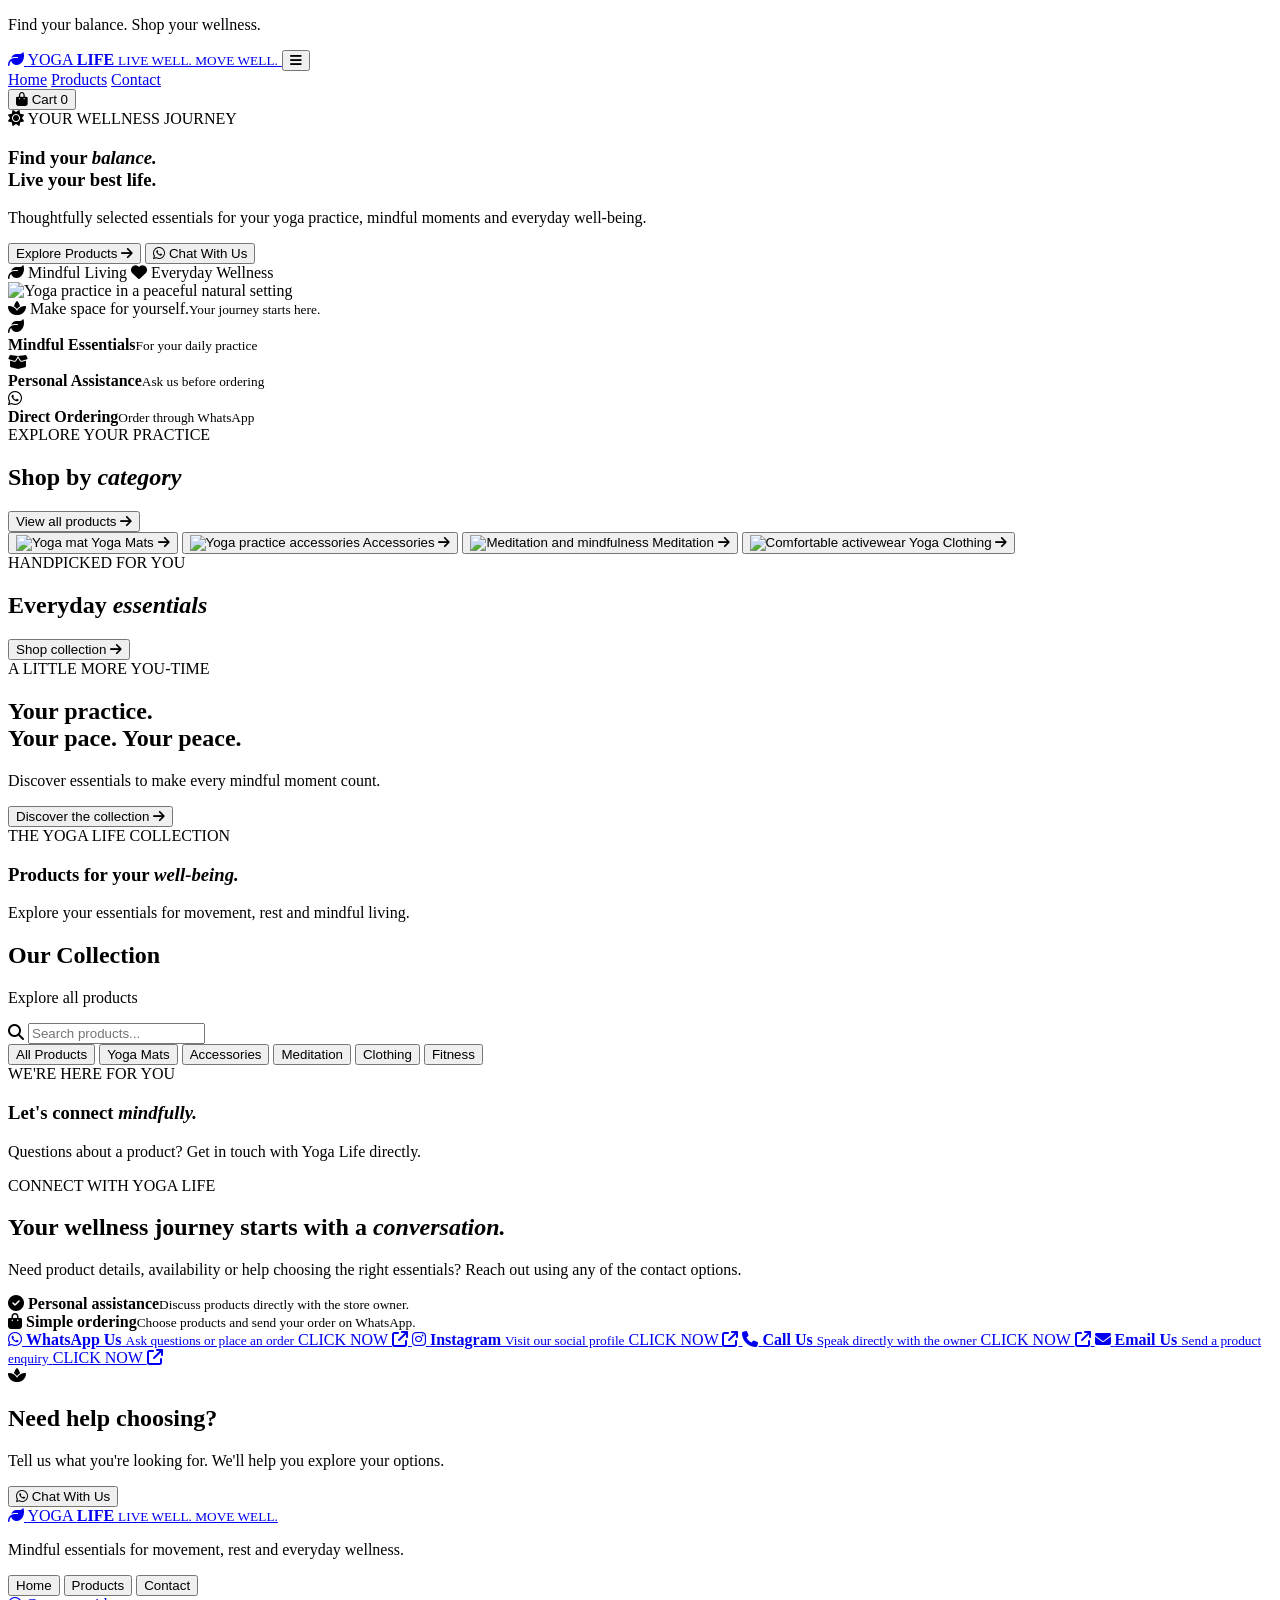
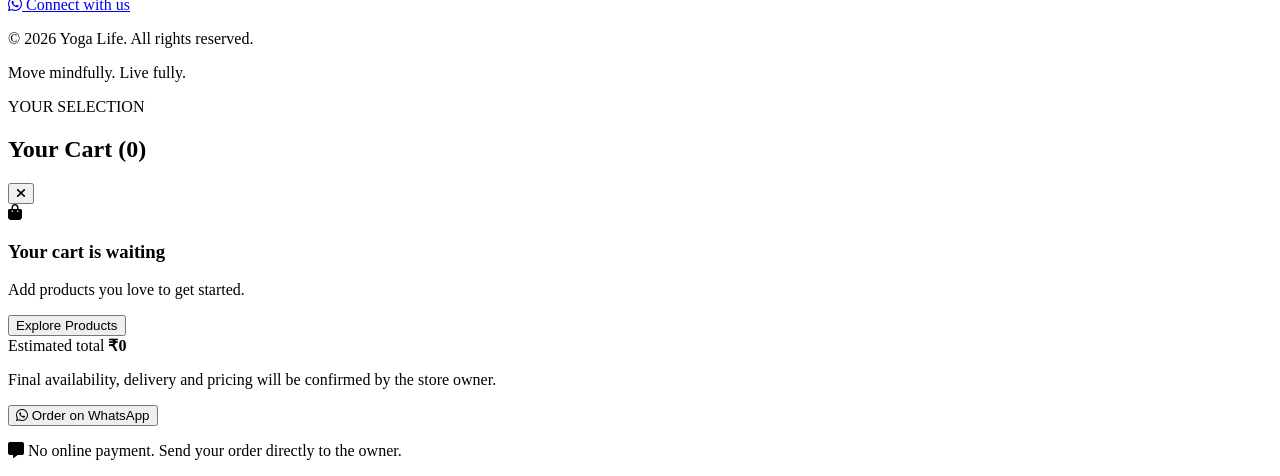
==== index.html @ bc634c6d "Complete Yoga Life HTML with contact page and shopping cart" ====
<!DOCTYPE html>
<html lang="en">
<head>
  <meta charset="UTF-8">
  <meta name="viewport" content="width=device-width, initial-scale=1.0">
  <meta name="theme-color" content="#f7f8f2">
  <meta name="description" content="Explore yoga mats, yoga accessories, meditation essentials and wellness products at Yoga Life. Order directly through WhatsApp.">
  <title>Yoga Life | Move Naturally</title>

  <link rel="icon" href="images/logo.png">
  <link rel="stylesheet" href="style.css">

  <link rel="preconnect" href="https://fonts.googleapis.com">
  <link rel="preconnect" href="https://fonts.gstatic.com" crossorigin>
  <link href="https://fonts.googleapis.com/css2?family=DM+Sans:wght@400;500;600;700&family=Playfair+Display:wght@500;600;700&display=swap" rel="stylesheet">
  <link rel="stylesheet" href="https://cdnjs.cloudflare.com/ajax/libs/font-awesome/6.5.2/css/all.min.css">
</head>

<body>
  <div class="announcement-bar">
    <p>Find your balance. Shop your wellness.</p>
  </div>

  <header class="site-header">
    <a href="#home" class="brand" aria-label="Yoga Life home"
       onclick="showPage('home'); return false;">
      <span class="brand-symbol"><i class="fa-solid fa-leaf"></i></span>
      <span class="brand-name">YOGA <strong>LIFE</strong>
        <small>LIVE WELL. MOVE WELL.</small>
      </span>
    </a>

    <button class="menu-toggle" id="menuToggle"
      aria-label="Open navigation" aria-expanded="false">
      <i class="fa-solid fa-bars"></i>
    </button>

    <nav class="main-nav" id="mainNav" aria-label="Main navigation">
      <a href="#home" class="nav-link active" data-page="home">Home</a>
      <a href="#products" class="nav-link" data-page="products">Products</a>
      <a href="#contact" class="nav-link" data-page="contact">Contact</a>
    </nav>

    <button class="cart-button" id="openCart" aria-label="Open shopping cart">
      <i class="fa-solid fa-bag-shopping"></i>
      <span>Cart</span>
      <span class="cart-count" id="cartCount">0</span>
    </button>
  </header>

  <main>
    <!-- HOME PAGE -->
    <section class="page active" id="homePage" data-section="home">
      <section class="hero">
        <div class="hero-content">
          <span class="eyebrow">
            <i class="fa-solid fa-sun"></i> YOUR WELLNESS JOURNEY
          </span>

          <h1>Find your <em>balance.</em><br>Live your best life.</h1>

          <p>
            Thoughtfully selected essentials for your yoga practice,
            mindful moments and everyday well-being.
          </p>

          <div class="hero-actions">
            <button class="btn btn-primary"
              onclick="showPage('products')">
              Explore Products <i class="fa-solid fa-arrow-right"></i>
            </button>

            <button class="btn btn-outline"
              onclick="openWhatsApp('Hello Yoga Life! I would like to know more about your products.')">
              <i class="fa-brands fa-whatsapp"></i> Chat With Us
            </button>
          </div>

          <div class="hero-trust">
            <span><i class="fa-solid fa-leaf"></i> Mindful Living</span>
            <span><i class="fa-solid fa-heart"></i> Everyday Wellness</span>
          </div>
        </div>

        <div class="hero-visual">
          <img
            src="https://images.unsplash.com/photo-1544367567-0f2fcb009e0b?auto=format&fit=crop&w=1000&q=85"
            alt="Yoga practice in a peaceful natural setting"
            fetchpriority="high">
          <div class="hero-note">
            <i class="fa-solid fa-spa"></i>
            <span>Make space for yourself.<small>Your journey starts here.</small></span>
          </div>
        </div>
      </section>

      <section class="benefits section-wrap">
        <div class="benefit">
          <i class="fa-solid fa-leaf"></i>
          <div><strong>Mindful Essentials</strong><small>For your daily practice</small></div>
        </div>
        <div class="benefit">
          <i class="fa-solid fa-box-open"></i>
          <div><strong>Personal Assistance</strong><small>Ask us before ordering</small></div>
        </div>
        <div class="benefit">
          <i class="fa-brands fa-whatsapp"></i>
          <div><strong>Direct Ordering</strong><small>Order through WhatsApp</small></div>
        </div>
      </section>

      <section class="section-wrap category-section">
        <div class="section-heading">
          <div>
            <span class="eyebrow">EXPLORE YOUR PRACTICE</span>
            <h2>Shop by <em>category</em></h2>
          </div>
          <button class="text-link" onclick="showPage('products')">
            View all products <i class="fa-solid fa-arrow-right"></i>
          </button>
        </div>

        <div class="category-grid">
          <button class="category-card" onclick="filterProducts('Yoga Mats')">
            <img src="https://images.unsplash.com/photo-1592432678016-e910b452f9a2?auto=format&fit=crop&w=500&q=80"
              alt="Yoga mat" loading="lazy">
            <span>Yoga Mats <i class="fa-solid fa-arrow-right"></i></span>
          </button>

          <button class="category-card" onclick="filterProducts('Accessories')">
            <img src="https://images.unsplash.com/photo-1599447421416-3414500d18a5?auto=format&fit=crop&w=500&q=80"
              alt="Yoga practice accessories" loading="lazy">
            <span>Accessories <i class="fa-solid fa-arrow-right"></i></span>
          </button>

          <button class="category-card" onclick="filterProducts('Meditation')">
            <img src="https://images.unsplash.com/photo-1506126613408-eca07ce68773?auto=format&fit=crop&w=500&q=80"
              alt="Meditation and mindfulness" loading="lazy">
            <span>Meditation <i class="fa-solid fa-arrow-right"></i></span>
          </button>

          <button class="category-card" onclick="filterProducts('Clothing')">
            <img src="https://images.unsplash.com/photo-1506629905607-d9b1f7d4d5e9?auto=format&fit=crop&w=500&q=80"
              alt="Comfortable activewear" loading="lazy">
            <span>Yoga Clothing <i class="fa-solid fa-arrow-right"></i></span>
          </button>
        </div>
      </section>

      <section class="section-wrap featured-section">
        <div class="section-heading">
          <div>
            <span class="eyebrow">HANDPICKED FOR YOU</span>
            <h2>Everyday <em>essentials</em></h2>
          </div>
          <button class="text-link" onclick="showPage('products')">
            Shop collection <i class="fa-solid fa-arrow-right"></i>
          </button>
        </div>
        <div class="product-grid" id="featuredProducts"></div>
      </section>

      <section class="wellness-banner">
        <div>
          <span class="eyebrow">A LITTLE MORE YOU-TIME</span>
          <h2>Your practice.<br>Your pace. Your peace.</h2>
          <p>Discover essentials to make every mindful moment count.</p>
          <button class="btn btn-light" onclick="showPage('products')">
            Discover the collection <i class="fa-solid fa-arrow-right"></i>
          </button>
        </div>
      </section>
    </section>

    <!-- PRODUCTS PAGE -->
    <section class="page" id="productsPage" data-section="products">
      <section class="page-banner">
        <span class="eyebrow">THE YOGA LIFE COLLECTION</span>
        <h1>Products for your <em>well-being.</em></h1>
        <p>Explore your essentials for movement, rest and mindful living.</p>
      </section>

      <section class="section-wrap shop-section">
        <div class="shop-toolbar">
          <div>
            <h2>Our Collection</h2>
            <p id="productResultCount">Explore all products</p>
          </div>
          <label class="search-box">
            <i class="fa-solid fa-magnifying-glass"></i>
            <input type="search" id="productSearch"
              placeholder="Search products..." aria-label="Search products">
          </label>
        </div>

        <div class="filter-row" id="filterRow">
          <button class="filter-btn active" data-category="All">All Products</button>
          <button class="filter-btn" data-category="Yoga Mats">Yoga Mats</button>
          <button class="filter-btn" data-category="Accessories">Accessories</button>
          <button class="filter-btn" data-category="Meditation">Meditation</button>
          <button class="filter-btn" data-category="Clothing">Clothing</button>
          <button class="filter-btn" data-category="Fitness">Fitness</button>
        </div>

        <div class="product-grid" id="allProducts"></div>

        <div class="empty-products" id="emptyProducts" hidden>
          <i class="fa-solid fa-magnifying-glass"></i>
          <h3>No products found</h3>
          <p>Try another search or category.</p>
          <button class="btn btn-primary" onclick="resetProductFilters()">
            View all products
          </button>
        </div>
      </section>
    </section>
            </main>
  
<!-- CONTACT PAGE -->
<section class="page" id="contactPage" data-section="contact">
  <section class="page-banner">
    <span class="eyebrow">WE'RE HERE FOR YOU</span>
    <h1>Let's connect <em>mindfully.</em></h1>
    <p>Questions about a product? Get in touch with Yoga Life directly.</p>
  </section>

  <section class="section-wrap contact-layout">
    <div class="contact-copy">
      <span class="eyebrow">CONNECT WITH YOGA LIFE</span>
      <h2>Your wellness journey starts with a <em>conversation.</em></h2>
      <p>Need product details, availability or help choosing the right essentials? Reach out using any of the contact options.</p>

      <div class="contact-note">
        <i class="fa-solid fa-circle-check"></i>
        <span><strong>Personal assistance</strong><small>Discuss products directly with the store owner.</small></span>
      </div>

      <div class="contact-note">
        <i class="fa-solid fa-bag-shopping"></i>
        <span><strong>Simple ordering</strong><small>Choose products and send your order on WhatsApp.</small></span>
      </div>
    </div>

    <div class="contact-cards">
      <a class="contact-card whatsapp-card"
        href="https://wa.me/919987475783"
        target="_blank" rel="noopener noreferrer">
        <span class="contact-icon"><i class="fa-brands fa-whatsapp"></i></span>
        <span class="contact-card-copy">
          <strong>WhatsApp Us</strong>
          <small>Ask questions or place an order</small>
        </span>
        <span class="click-label">CLICK NOW <i class="fa-solid fa-arrow-up-right-from-square"></i></span>
      </a>

      <!-- Replace with the owner's actual Instagram URL -->
      <a class="contact-card instagram-card"
        href="https://www.instagram.com/"
        target="_blank" rel="noopener noreferrer">
        <span class="contact-icon"><i class="fa-brands fa-instagram"></i></span>
        <span class="contact-card-copy">
          <strong>Instagram</strong>
          <small>Visit our social profile</small>
        </span>
        <span class="click-label">CLICK NOW <i class="fa-solid fa-arrow-up-right-from-square"></i></span>
      </a>

      <a class="contact-card call-card" href="tel:+919987475783">
        <span class="contact-icon"><i class="fa-solid fa-phone"></i></span>
        <span class="contact-card-copy">
          <strong>Call Us</strong>
          <small>Speak directly with the owner</small>
        </span>
        <span class="click-label">CLICK NOW <i class="fa-solid fa-arrow-up-right-from-square"></i></span>
      </a>

      <!-- Replace with the owner's actual email -->
      <a class="contact-card email-card"
        href="mailto:?subject=Yoga%20Life%20Product%20Enquiry">
        <span class="contact-icon"><i class="fa-solid fa-envelope"></i></span>
        <span class="contact-card-copy">
          <strong>Email Us</strong>
          <small>Send a product enquiry</small>
        </span>
        <span class="click-label">CLICK NOW <i class="fa-solid fa-arrow-up-right-from-square"></i></span>
      </a>
    </div>
  </section>

  <section class="section-wrap contact-bottom">
    <div class="contact-bottom-inner">
      <i class="fa-solid fa-spa"></i>
      <h2>Need help choosing?</h2>
      <p>Tell us what you're looking for. We'll help you explore your options.</p>
      <button class="btn btn-primary"
        onclick="openWhatsApp('Hello Yoga Life! I need help choosing yoga products.')">
        <i class="fa-brands fa-whatsapp"></i> Chat With Us
      </button>
    </div>
  </section>
</section>

<!-- FOOTER -->
<footer class="site-footer">
  <div class="footer-main">
    <a href="#home" class="brand footer-brand"
      onclick="showPage('home'); return false;">
      <span class="brand-symbol"><i class="fa-solid fa-leaf"></i></span>
      <span class="brand-name">YOGA <strong>LIFE</strong>
        <small>LIVE WELL. MOVE WELL.</small>
      </span>
    </a>

    <p>Mindful essentials for movement, rest and everyday wellness.</p>

    <div class="footer-links">
      <button onclick="showPage('home')">Home</button>
      <button onclick="showPage('products')">Products</button>
      <button onclick="showPage('contact')">Contact</button>
    </div>

    <a class="footer-social"
      href="https://wa.me/919987475783"
      target="_blank" rel="noopener noreferrer"
      aria-label="Contact Yoga Life on WhatsApp">
      <i class="fa-brands fa-whatsapp"></i> Connect with us
    </a>
  </div>

  <div class="footer-bottom">
    <p>© <span id="currentYear">2026</span> Yoga Life. All rights reserved.</p>
    <p>Move mindfully. Live fully.</p>
  </div>
</footer>

<!-- CART DRAWER -->
<div class="cart-overlay" id="cartOverlay"></div>

<aside class="cart-drawer" id="cartDrawer"
  aria-label="Shopping cart" aria-hidden="true">
  <div class="cart-header">
    <div>
      <span class="eyebrow">YOUR SELECTION</span>
      <h2>Your Cart <span id="cartTitleCount">(0)</span></h2>
    </div>
    <button class="icon-button" id="closeCart" aria-label="Close cart">
      <i class="fa-solid fa-xmark"></i>
    </button>
  </div>

  <div class="cart-items" id="cartItems">
    <div class="cart-empty">
      <i class="fa-solid fa-bag-shopping"></i>
      <h3>Your cart is waiting</h3>
      <p>Add products you love to get started.</p>
      <button class="btn btn-primary" id="continueShopping">Explore Products</button>
    </div>
  </div>

  <div class="cart-summary">
    <div class="cart-total">
      <span>Estimated total</span>
      <strong id="cartTotal">₹0</strong>
    </div>
    <p class="cart-disclaimer">Final availability, delivery and pricing will be confirmed by the store owner.</p>
    <button class="btn btn-whatsapp btn-full" id="checkoutWhatsApp">
      <i class="fa-brands fa-whatsapp"></i> Order on WhatsApp
    </button>
    <p class="secure-note"><i class="fa-solid fa-message"></i> No online payment. Send your order directly to the owner.</p>
  </div>
</aside>

<div class="toast" id="toast" role="status" aria-live="polite"></div>

<script src="script.js"></script>
</body>
        </html>
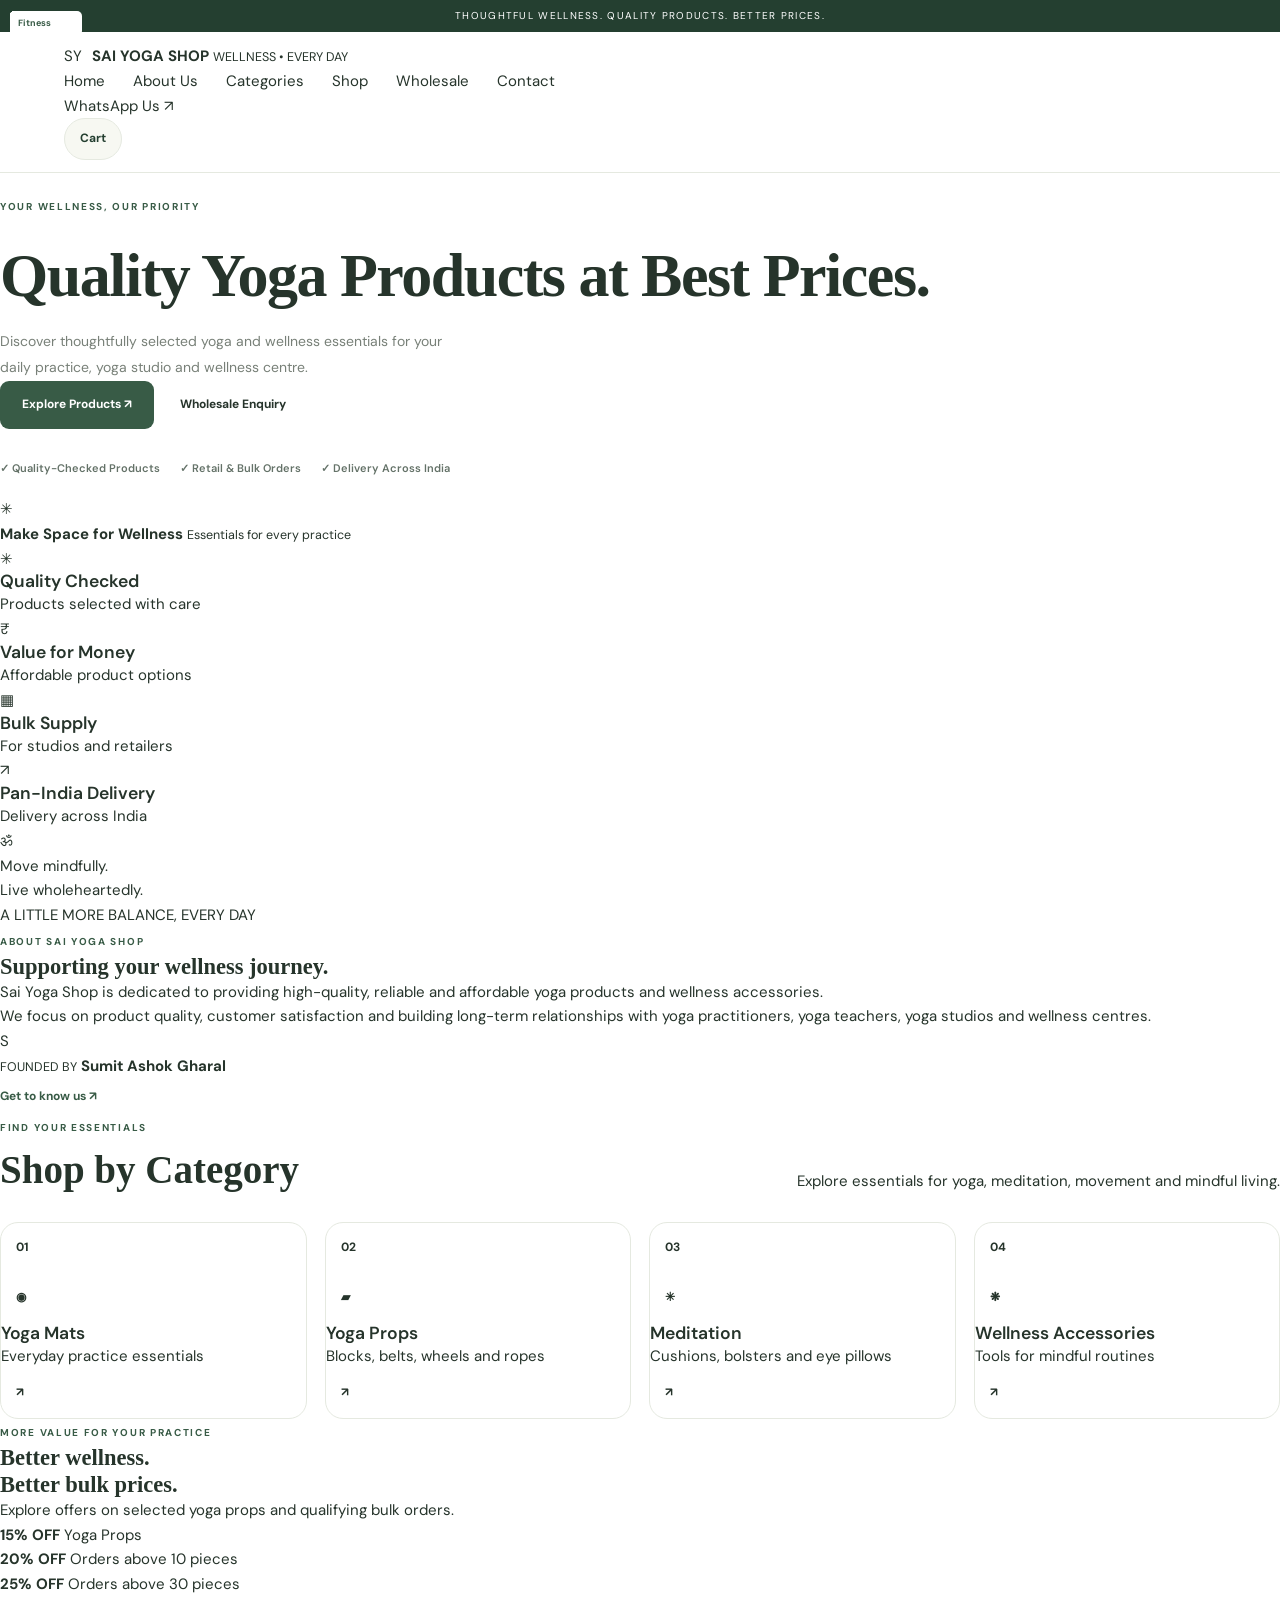
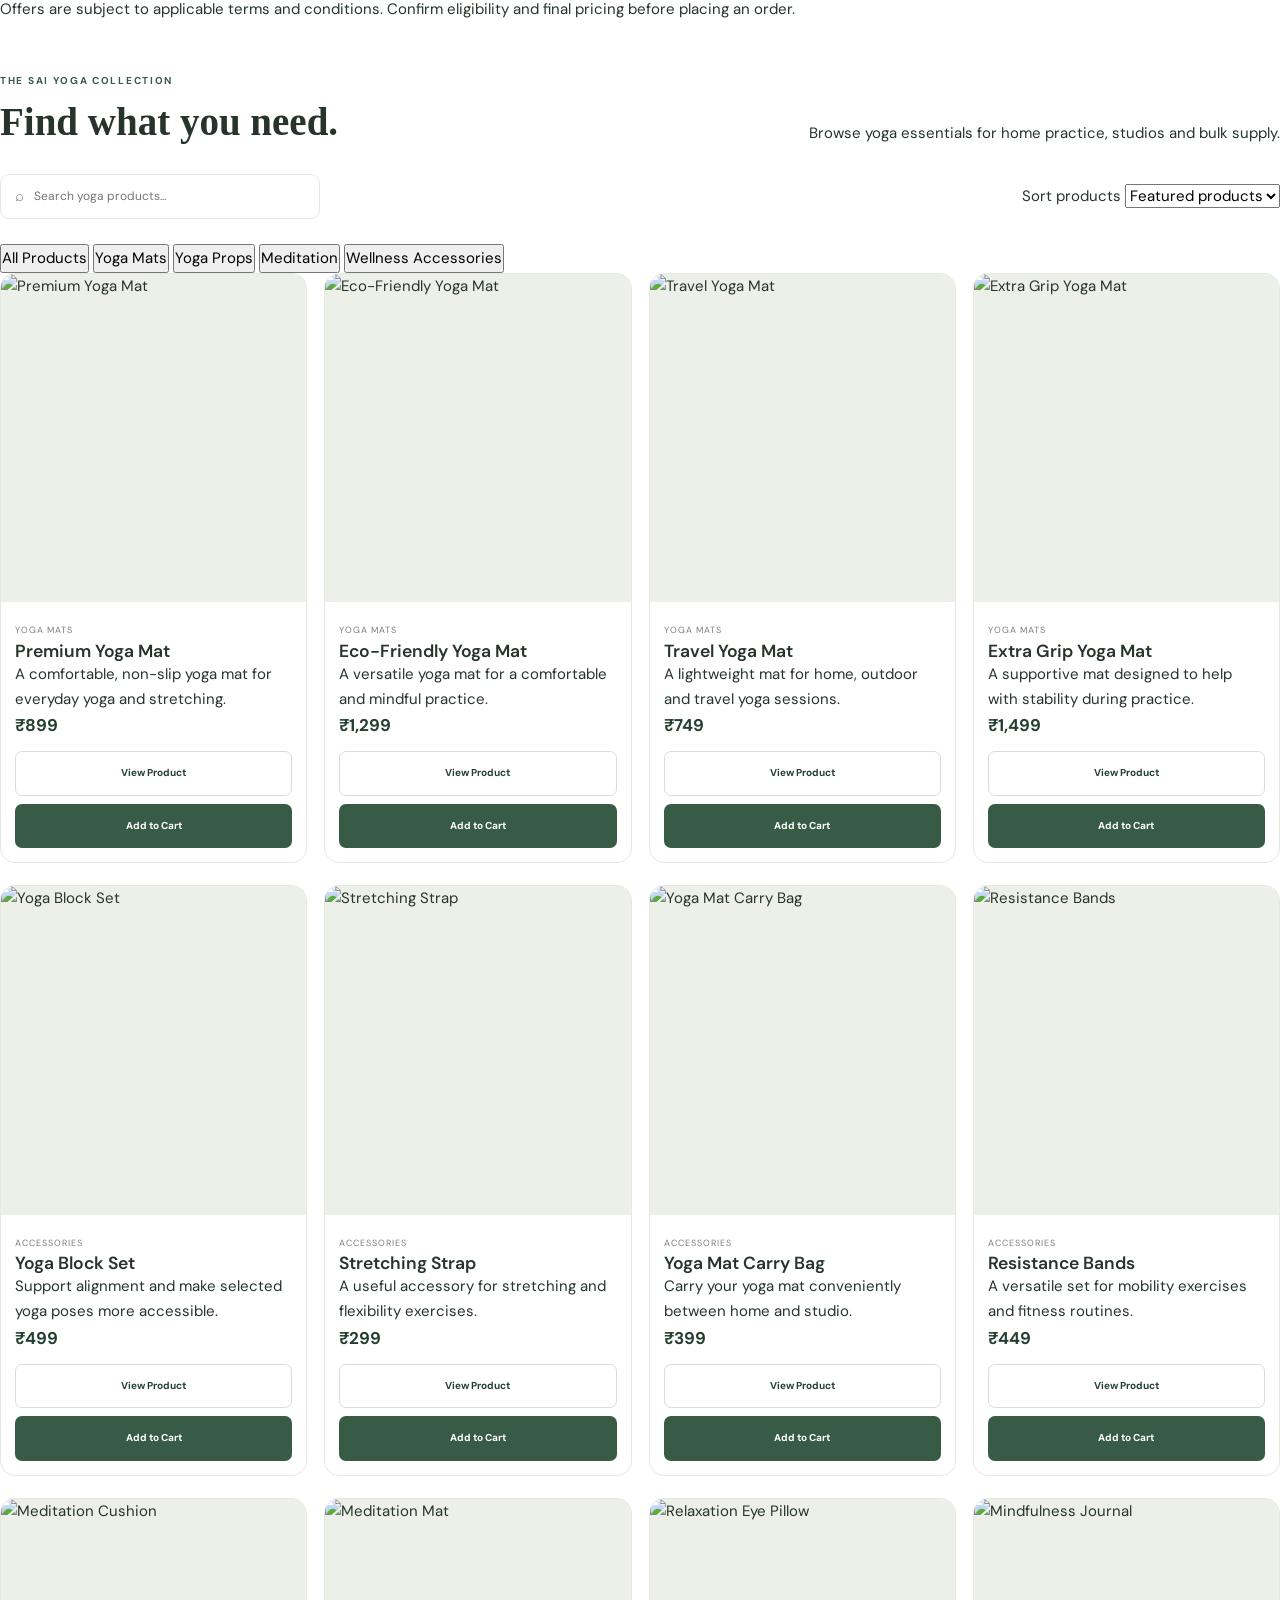
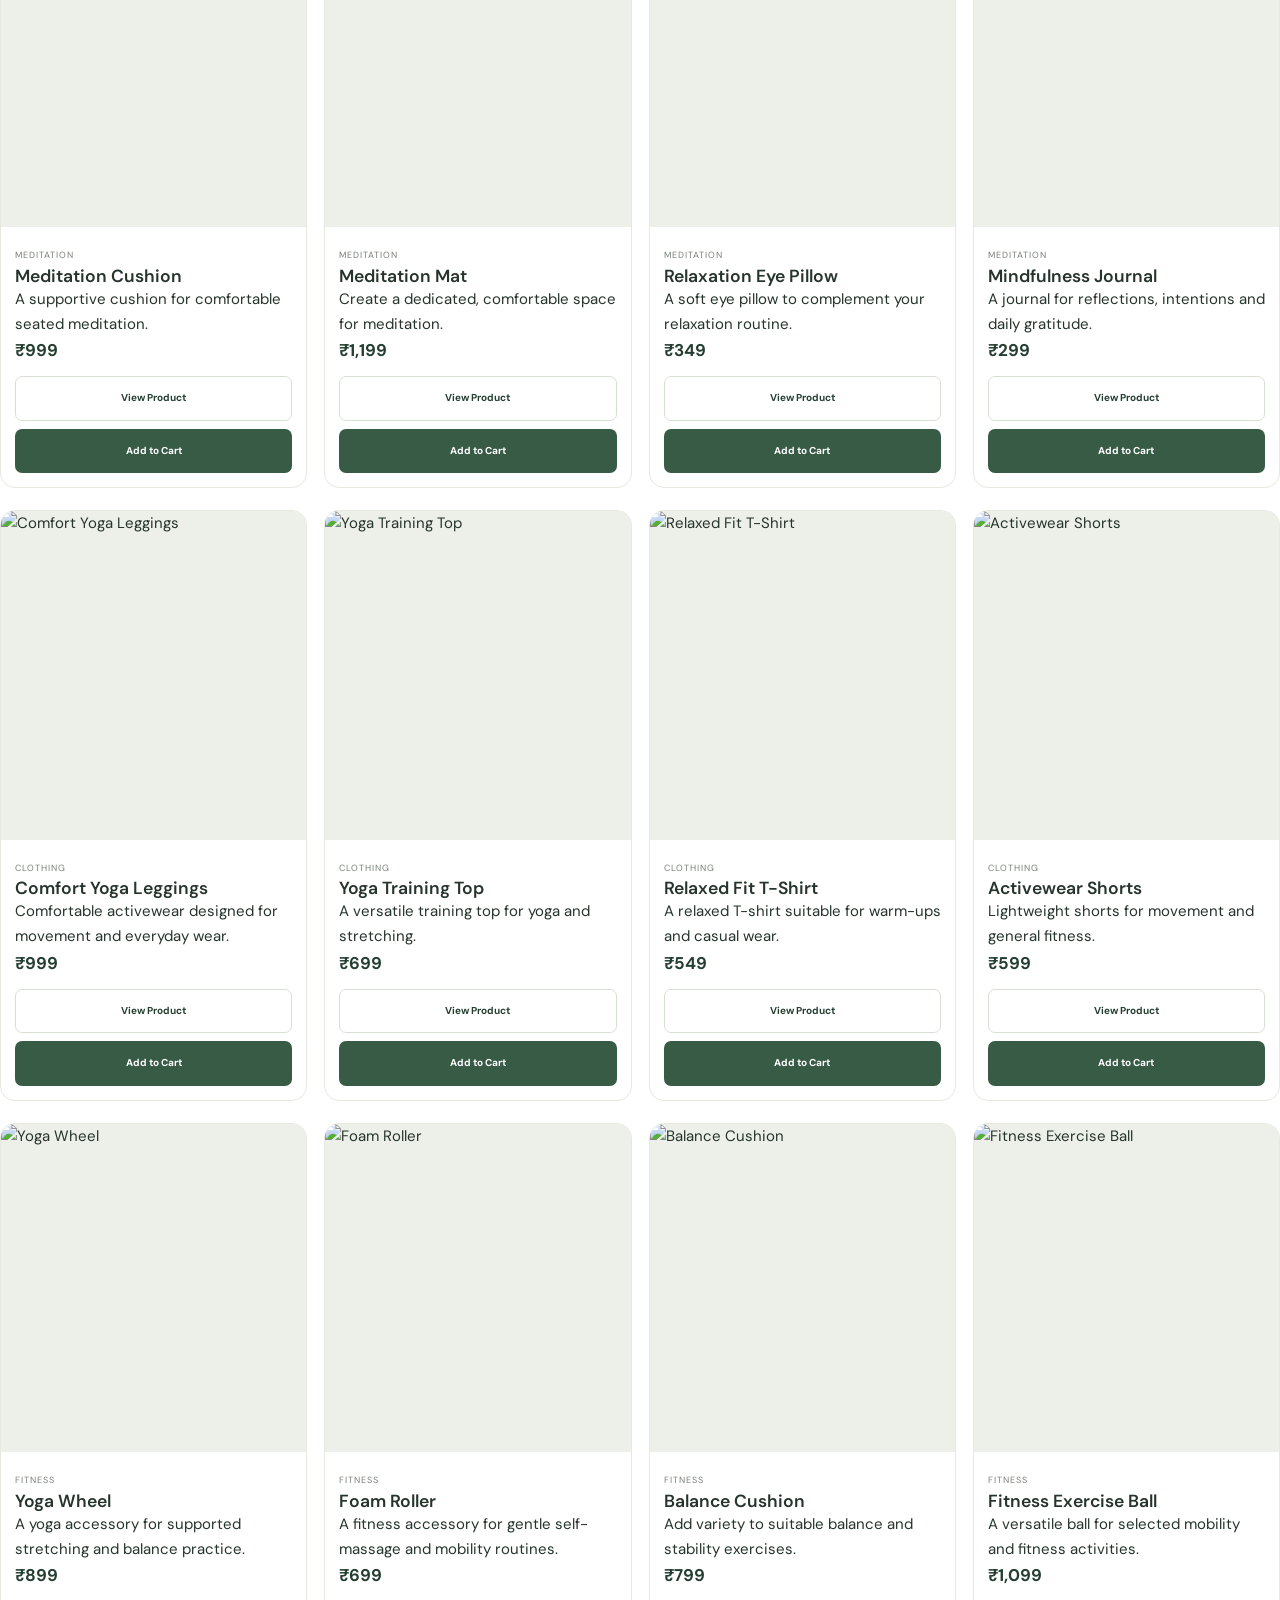
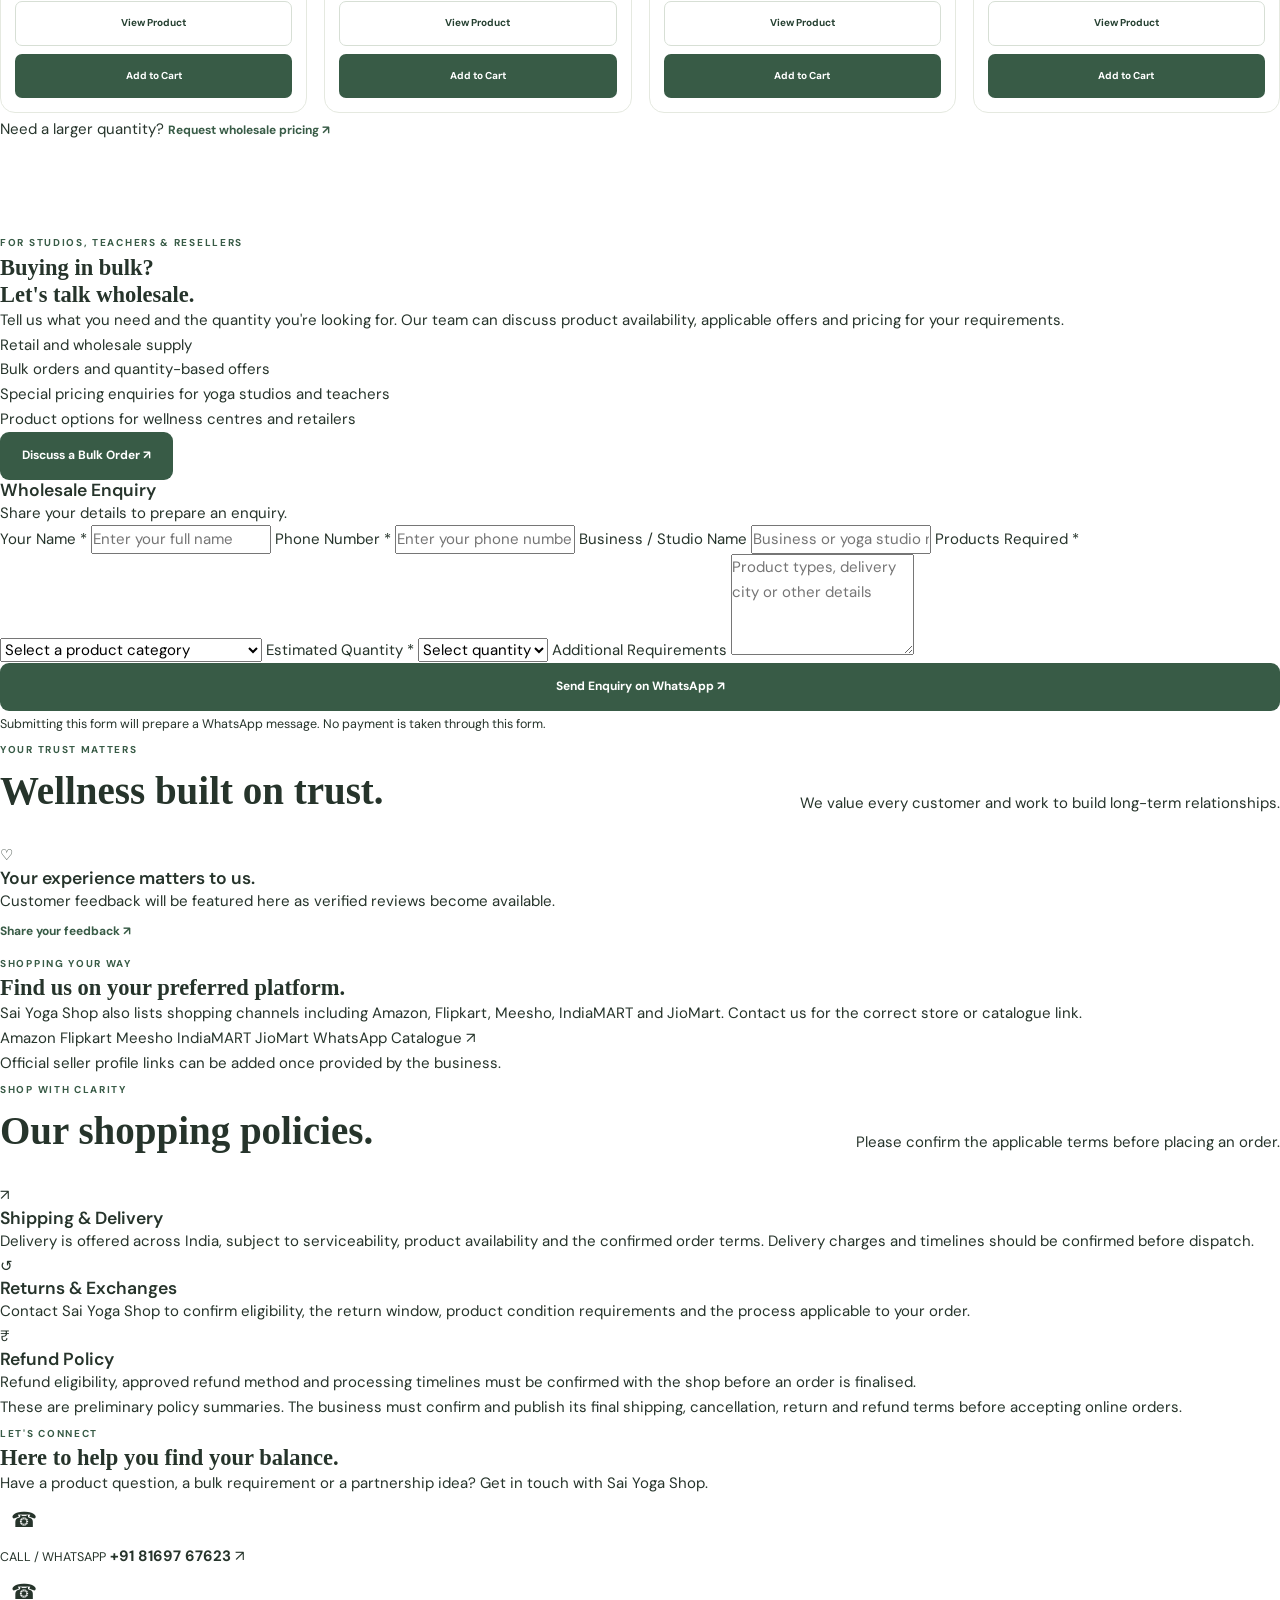
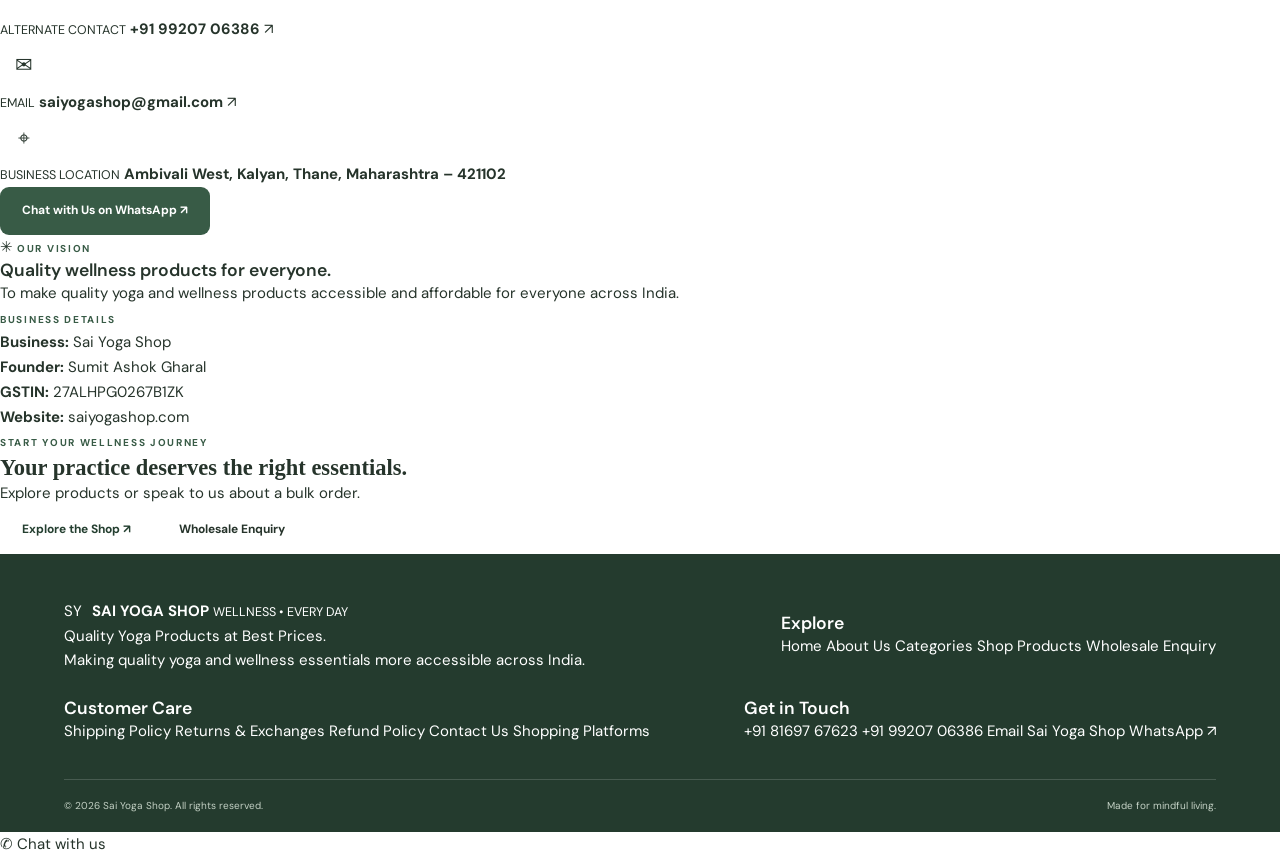
==== commit 8539ab12: "Replace Yoga Life HTML with Sai Yoga Shop storefront" ====
--- a/index.html
+++ b/index.html
@@ -4,376 +4,753 @@
 <head>
   <meta charset="UTF-8">
   <meta name="viewport" content="width=device-width, initial-scale=1.0">
-  <meta name="theme-color" content="#f7f8f2">
-  <meta name="description" content="Explore yoga mats, yoga accessories, meditation essentials and wellness products at Yoga Life. Order directly through WhatsApp.">
-  <title>Yoga Life | Move Naturally</title>
-
-  <link rel="icon" href="images/logo.png">
-  <link rel="stylesheet" href="style.css">
-
+
+  <title>Sai Yoga Shop | Quality Yoga Products at Best Prices</title>
+  <meta name="description" content="Shop quality yoga mats, cork mats, yoga blocks, belts, bolsters and meditation accessories at Sai Yoga Shop. Retail and wholesale supply across India.">
+  <meta name="keywords" content="Sai Yoga Shop, yoga products India, yoga mats, cork yoga mats, yoga blocks, wholesale yoga accessories, meditation cushions">
+  <meta name="author" content="Sai Yoga Shop">
+  <meta name="theme-color" content="#f7f6ef">
+
+  <meta property="og:title" content="Sai Yoga Shop">
+  <meta property="og:description" content="Quality Yoga Products at Best Prices">
+  <meta property="og:type" content="website">
+  <meta property="og:url" content="https://saiyogashop.com">
+
+  <link rel="canonical" href="https://saiyogashop.com">
   <link rel="preconnect" href="https://fonts.googleapis.com">
   <link rel="preconnect" href="https://fonts.gstatic.com" crossorigin>
-  <link href="https://fonts.googleapis.com/css2?family=DM+Sans:wght@400;500;600;700&family=Playfair+Display:wght@500;600;700&display=swap" rel="stylesheet">
-  <link rel="stylesheet" href="https://cdnjs.cloudflare.com/ajax/libs/font-awesome/6.5.2/css/all.min.css">
+  <link href="https://fonts.googleapis.com/css2?family=DM+Sans:wght@400;500;600;700&family=Manrope:wght@400;500;600;700;800&display=swap" rel="stylesheet">
+
+  <link rel="stylesheet" href="style.css">
 </head>
 
 <body>
+
+  <!-- Announcement Bar -->
   <div class="announcement-bar">
-    <p>Find your balance. Shop your wellness.</p>
+    <p>Thoughtful wellness. Quality products. Better prices.</p>
   </div>
 
+  <!-- Header -->
   <header class="site-header">
-    <a href="#home" class="brand" aria-label="Yoga Life home"
-       onclick="showPage('home'); return false;">
-      <span class="brand-symbol"><i class="fa-solid fa-leaf"></i></span>
-      <span class="brand-name">YOGA <strong>LIFE</strong>
-        <small>LIVE WELL. MOVE WELL.</small>
-      </span>
-    </a>
-
-    <button class="menu-toggle" id="menuToggle"
-      aria-label="Open navigation" aria-expanded="false">
-      <i class="fa-solid fa-bars"></i>
-    </button>
-
-    <nav class="main-nav" id="mainNav" aria-label="Main navigation">
-      <a href="#home" class="nav-link active" data-page="home">Home</a>
-      <a href="#products" class="nav-link" data-page="products">Products</a>
-      <a href="#contact" class="nav-link" data-page="contact">Contact</a>
-    </nav>
-
-    <button class="cart-button" id="openCart" aria-label="Open shopping cart">
-      <i class="fa-solid fa-bag-shopping"></i>
-      <span>Cart</span>
-      <span class="cart-count" id="cartCount">0</span>
-    </button>
+    <div class="container header-inner">
+
+      <a href="#home" class="brand" aria-label="Sai Yoga Shop home">
+        <span class="brand-mark">SY</span>
+        <span class="brand-text">
+          <strong>SAI YOGA SHOP</strong>
+          <small>WELLNESS • EVERY DAY</small>
+        </span>
+      </a>
+
+      <button class="menu-toggle" id="menuToggle"
+        aria-label="Open navigation" aria-expanded="false">
+        ☰
+      </button>
+
+      <nav class="main-nav" id="mainNav" aria-label="Main navigation">
+        <a href="#home">Home</a>
+        <a href="#about">About Us</a>
+        <a href="#categories">Categories</a>
+        <a href="#shop">Shop</a>
+        <a href="#wholesale">Wholesale</a>
+        <a href="#contact">Contact</a>
+      </nav>
+
+      <div class="header-actions">
+        <a class="header-whatsapp"
+          href="https://wa.me/918169767623"
+          target="_blank" rel="noopener noreferrer">
+          WhatsApp Us ↗
+        </a>
+
+        <button class="cart-button" id="openCart"
+          type="button" aria-label="Open shopping cart">
+          Cart <span id="cartCount">0</span>
+        </button>
+      </div>
+
+    </div>
   </header>
 
   <main>
-    <!-- HOME PAGE -->
-    <section class="page active" id="homePage" data-section="home">
-      <section class="hero">
+
+    <!-- Home / Hero -->
+    <section class="hero-section" id="home">
+      <div class="container hero-grid">
+
         <div class="hero-content">
-          <span class="eyebrow">
-            <i class="fa-solid fa-sun"></i> YOUR WELLNESS JOURNEY
-          </span>
-
-          <h1>Find your <em>balance.</em><br>Live your best life.</h1>
+          <span class="eyebrow">YOUR WELLNESS, OUR PRIORITY</span>
+
+          <h1>
+            Quality Yoga Products
+            <span>at Best Prices.</span>
+          </h1>
+
+          <p class="hero-description">
+            Discover thoughtfully selected yoga and wellness essentials
+            for your daily practice, yoga studio and wellness centre.
+          </p>
+
+          <div class="hero-buttons">
+            <a href="#shop" class="btn btn-primary">Explore Products ↗</a>
+            <a href="#wholesale" class="btn btn-secondary">Wholesale Enquiry</a>
+          </div>
+
+          <div class="hero-trust">
+            <span>✓ Quality-Checked Products</span>
+            <span>✓ Retail & Bulk Orders</span>
+            <span>✓ Delivery Across India</span>
+          </div>
+        </div>
+
+        <div class="hero-image-wrap">
+          <img
+            class="hero-image"
+            src="https://images.unsplash.com/photo-1506629905607-d9a4d2d7b9a8?auto=format&fit=crop&w=1000&q=85"
+            alt="Yoga and wellness practice essentials"
+            fetchpriority="high"
+            onerror="this.style.display='none'">
+
+          <div class="hero-image-note">
+            <span class="note-icon">✳</span>
+            <div>
+              <strong>Make Space for Wellness</strong>
+              <small>Essentials for every practice</small>
+            </div>
+          </div>
+        </div>
+
+      </div>
+    </section>
+
+    <!-- Benefits -->
+    <section class="benefits-section">
+      <div class="container benefits-grid">
+
+        <article class="benefit-item">
+          <span class="benefit-icon">✳</span>
+          <div>
+            <h3>Quality Checked</h3>
+            <p>Products selected with care</p>
+          </div>
+        </article>
+
+        <article class="benefit-item">
+          <span class="benefit-icon">₹</span>
+          <div>
+            <h3>Value for Money</h3>
+            <p>Affordable product options</p>
+          </div>
+        </article>
+
+        <article class="benefit-item">
+          <span class="benefit-icon">▦</span>
+          <div>
+            <h3>Bulk Supply</h3>
+            <p>For studios and retailers</p>
+          </div>
+        </article>
+
+        <article class="benefit-item">
+          <span class="benefit-icon">↗</span>
+          <div>
+            <h3>Pan-India Delivery</h3>
+            <p>Delivery across India</p>
+          </div>
+        </article>
+
+      </div>
+    </section>
+
+    <!-- About Us -->
+    <section class="section about-section" id="about">
+      <div class="container about-grid">
+
+        <div class="about-visual">
+          <div class="about-art">
+            <span class="about-art-symbol">ॐ</span>
+            <p>Move mindfully.<br>Live wholeheartedly.</p>
+          </div>
+          <span class="about-caption">A LITTLE MORE BALANCE, EVERY DAY</span>
+        </div>
+
+        <div class="about-content">
+          <span class="eyebrow">ABOUT SAI YOGA SHOP</span>
+
+          <h2>
+            Supporting your
+            <span>wellness journey.</span>
+          </h2>
 
           <p>
-            Thoughtfully selected essentials for your yoga practice,
-            mindful moments and everyday well-being.
+            Sai Yoga Shop is dedicated to providing high-quality, reliable
+            and affordable yoga products and wellness accessories.
           </p>
 
-          <div class="hero-actions">
-            <button class="btn btn-primary"
-              onclick="showPage('products')">
-              Explore Products <i class="fa-solid fa-arrow-right"></i>
-            </button>
-
-            <button class="btn btn-outline"
-              onclick="openWhatsApp('Hello Yoga Life! I would like to know more about your products.')">
-              <i class="fa-brands fa-whatsapp"></i> Chat With Us
-            </button>
-          </div>
-
-          <div class="hero-trust">
-            <span><i class="fa-solid fa-leaf"></i> Mindful Living</span>
-            <span><i class="fa-solid fa-heart"></i> Everyday Wellness</span>
-          </div>
-        </div>
-
-        <div class="hero-visual">
-          <img
-            src="https://images.unsplash.com/photo-1544367567-0f2fcb009e0b?auto=format&fit=crop&w=1000&q=85"
-            alt="Yoga practice in a peaceful natural setting"
-            fetchpriority="high">
-          <div class="hero-note">
-            <i class="fa-solid fa-spa"></i>
-            <span>Make space for yourself.<small>Your journey starts here.</small></span>
-          </div>
-        </div>
-      </section>
-
-      <section class="benefits section-wrap">
-        <div class="benefit">
-          <i class="fa-solid fa-leaf"></i>
-          <div><strong>Mindful Essentials</strong><small>For your daily practice</small></div>
-        </div>
-        <div class="benefit">
-          <i class="fa-solid fa-box-open"></i>
-          <div><strong>Personal Assistance</strong><small>Ask us before ordering</small></div>
-        </div>
-        <div class="benefit">
-          <i class="fa-brands fa-whatsapp"></i>
-          <div><strong>Direct Ordering</strong><small>Order through WhatsApp</small></div>
-        </div>
-      </section>
-
-      <section class="section-wrap category-section">
+          <p>
+            We focus on product quality, customer satisfaction and building
+            long-term relationships with yoga practitioners, yoga teachers,
+            yoga studios and wellness centres.
+          </p>
+
+          <div class="founder-card">
+            <span class="founder-icon">S</span>
+            <div>
+              <small>FOUNDED BY</small>
+              <strong>Sumit Ashok Gharal</strong>
+            </div>
+          </div>
+
+          <a href="#contact" class="text-link">Get to know us ↗</a>
+        </div>
+
+      </div>
+    </section>
+
+    <!-- Shop by Category -->
+    <section class="section categories-section" id="categories">
+      <div class="container">
+
         <div class="section-heading">
           <div>
-            <span class="eyebrow">EXPLORE YOUR PRACTICE</span>
-            <h2>Shop by <em>category</em></h2>
-          </div>
-          <button class="text-link" onclick="showPage('products')">
-            View all products <i class="fa-solid fa-arrow-right"></i>
-          </button>
+            <span class="eyebrow">FIND YOUR ESSENTIALS</span>
+            <h2>Shop by <span>Category</span></h2>
+          </div>
+          <p>
+            Explore essentials for yoga, meditation, movement and mindful living.
+          </p>
         </div>
 
         <div class="category-grid">
-          <button class="category-card" onclick="filterProducts('Yoga Mats')">
-            <img src="https://images.unsplash.com/photo-1592432678016-e910b452f9a2?auto=format&fit=crop&w=500&q=80"
-              alt="Yoga mat" loading="lazy">
-            <span>Yoga Mats <i class="fa-solid fa-arrow-right"></i></span>
-          </button>
-
-          <button class="category-card" onclick="filterProducts('Accessories')">
-            <img src="https://images.unsplash.com/photo-1599447421416-3414500d18a5?auto=format&fit=crop&w=500&q=80"
-              alt="Yoga practice accessories" loading="lazy">
-            <span>Accessories <i class="fa-solid fa-arrow-right"></i></span>
-          </button>
-
-          <button class="category-card" onclick="filterProducts('Meditation')">
-            <img src="https://images.unsplash.com/photo-1506126613408-eca07ce68773?auto=format&fit=crop&w=500&q=80"
-              alt="Meditation and mindfulness" loading="lazy">
-            <span>Meditation <i class="fa-solid fa-arrow-right"></i></span>
-          </button>
-
-          <button class="category-card" onclick="filterProducts('Clothing')">
-            <img src="https://images.unsplash.com/photo-1506629905607-d9b1f7d4d5e9?auto=format&fit=crop&w=500&q=80"
-              alt="Comfortable activewear" loading="lazy">
-            <span>Yoga Clothing <i class="fa-solid fa-arrow-right"></i></span>
-          </button>
-        </div>
-      </section>
-
-      <section class="section-wrap featured-section">
+
+          <a href="#shop" class="category-card" data-category="Yoga Mats">
+            <span class="category-number">01</span>
+            <span class="category-symbol">◉</span>
+            <h3>Yoga Mats</h3>
+            <p>Everyday practice essentials</p>
+            <span class="category-arrow">↗</span>
+          </a>
+
+          <a href="#shop" class="category-card" data-category="Yoga Props">
+            <span class="category-number">02</span>
+            <span class="category-symbol">▰</span>
+            <h3>Yoga Props</h3>
+            <p>Blocks, belts, wheels and ropes</p>
+            <span class="category-arrow">↗</span>
+          </a>
+
+          <a href="#shop" class="category-card" data-category="Meditation">
+            <span class="category-number">03</span>
+            <span class="category-symbol">✳</span>
+            <h3>Meditation</h3>
+            <p>Cushions, bolsters and eye pillows</p>
+            <span class="category-arrow">↗</span>
+          </a>
+
+          <a href="#shop" class="category-card" data-category="Wellness Accessories">
+            <span class="category-number">04</span>
+            <span class="category-symbol">❋</span>
+            <h3>Wellness Accessories</h3>
+            <p>Tools for mindful routines</p>
+            <span class="category-arrow">↗</span>
+          </a>
+
+        </div>
+      </div>
+    </section>
+
+    <!-- Special Offers -->
+    <section class="offers-section" id="offers">
+      <div class="container offers-inner">
+        <div class="offers-copy">
+          <span class="eyebrow">MORE VALUE FOR YOUR PRACTICE</span>
+          <h2>Better wellness.<br><span>Better bulk prices.</span></h2>
+          <p>Explore offers on selected yoga props and qualifying bulk orders.</p>
+        </div>
+
+        <div class="offer-cards">
+          <article class="offer-card">
+            <strong>15% OFF</strong>
+            <span>Yoga Props</span>
+          </article>
+          <article class="offer-card">
+            <strong>20% OFF</strong>
+            <span>Orders above 10 pieces</span>
+          </article>
+          <article class="offer-card">
+            <strong>25% OFF</strong>
+            <span>Orders above 30 pieces</span>
+          </article>
+        </div>
+
+        <p class="offer-terms">
+          Offers are subject to applicable terms and conditions.
+          Confirm eligibility and final pricing before placing an order.
+        </p>
+      </div>
+    </section>
+
+    <!-- Product Catalogue -->
+    <section class="section shop-section" id="shop">
+      <div class="container">
+
         <div class="section-heading">
           <div>
-            <span class="eyebrow">HANDPICKED FOR YOU</span>
-            <h2>Everyday <em>essentials</em></h2>
-          </div>
-          <button class="text-link" onclick="showPage('products')">
-            Shop collection <i class="fa-solid fa-arrow-right"></i>
+            <span class="eyebrow">THE SAI YOGA COLLECTION</span>
+            <h2>Find what you <span>need.</span></h2>
+          </div>
+          <p>Browse yoga essentials for home practice, studios and bulk supply.</p>
+        </div>
+
+        <div class="shop-toolbar">
+          <label class="search-box">
+            <span aria-hidden="true">⌕</span>
+            <input
+              type="search"
+              id="productSearch"
+              placeholder="Search yoga products..."
+              aria-label="Search products">
+          </label>
+
+          <label class="sort-box">
+            <span class="sr-only">Sort products</span>
+            <select id="productSort">
+              <option value="featured">Featured products</option>
+              <option value="price-low">Price: Low to High</option>
+              <option value="price-high">Price: High to Low</option>
+              <option value="name">Name: A to Z</option>
+            </select>
+          </label>
+        </div>
+
+        <div class="filter-chips" id="categoryFilters">
+          <button type="button" class="filter-chip active" data-filter="all">All Products</button>
+          <button type="button" class="filter-chip" data-filter="Yoga Mats">Yoga Mats</button>
+          <button type="button" class="filter-chip" data-filter="Yoga Props">Yoga Props</button>
+          <button type="button" class="filter-chip" data-filter="Meditation">Meditation</button>
+          <button type="button" class="filter-chip" data-filter="Wellness Accessories">Wellness Accessories</button>
+        </div>
+
+        <div class="product-grid" id="allProducts" aria-live="polite">
+          <!-- JavaScript will render the product cards here. -->
+        </div>
+
+        <div class="empty-products" id="emptyProducts" hidden>
+          <h3>No products found</h3>
+          <p>Try another search or choose a different category.</p>
+        </div>
+
+        <div class="shop-note">
+          <span>Need a larger quantity?</span>
+          <a href="#wholesale" class="text-link">Request wholesale pricing ↗</a>
+        </div>
+
+      </div>
+    </section>
+
+    <!-- Wholesale Enquiry -->
+    <section class="section wholesale-section" id="wholesale">
+      <div class="container wholesale-grid">
+
+        <div class="wholesale-content">
+          <span class="eyebrow">FOR STUDIOS, TEACHERS & RESELLERS</span>
+          <h2>Buying in bulk?<br><span>Let's talk wholesale.</span></h2>
+
+          <p>
+            Tell us what you need and the quantity you're looking for.
+            Our team can discuss product availability, applicable offers
+            and pricing for your requirements.
+          </p>
+
+          <ul class="wholesale-list">
+            <li>Retail and wholesale supply</li>
+            <li>Bulk orders and quantity-based offers</li>
+            <li>Special pricing enquiries for yoga studios and teachers</li>
+            <li>Product options for wellness centres and retailers</li>
+          </ul>
+
+          <a href="https://wa.me/919920706386"
+            class="btn btn-primary"
+            target="_blank" rel="noopener noreferrer">
+            Discuss a Bulk Order ↗
+          </a>
+        </div>
+
+        <form class="wholesale-form" id="wholesaleForm">
+          <h3>Wholesale Enquiry</h3>
+          <p>Share your details to prepare an enquiry.</p>
+
+          <label for="wholesaleName">Your Name *</label>
+          <input id="wholesaleName" name="name" type="text"
+            placeholder="Enter your full name" required>
+
+          <label for="wholesalePhone">Phone Number *</label>
+          <input id="wholesalePhone" name="phone" type="tel"
+            inputmode="tel" placeholder="Enter your phone number" required>
+
+          <label for="wholesaleBusiness">Business / Studio Name</label>
+          <input id="wholesaleBusiness" name="business" type="text"
+            placeholder="Business or yoga studio name">
+
+          <label for="wholesaleProduct">Products Required *</label>
+          <select id="wholesaleProduct" name="product" required>
+            <option value="">Select a product category</option>
+            <option>Yoga Mats</option>
+            <option>Cork / TPE Yoga Mats</option>
+            <option>Yoga Blocks and Belts</option>
+            <option>Bolsters and Meditation Cushions</option>
+            <option>Yoga Wheels and Ropes</option>
+            <option>Other Yoga Accessories</option>
+            <option>Multiple Categories</option>
+          </select>
+
+          <label for="wholesaleQuantity">Estimated Quantity *</label>
+          <select id="wholesaleQuantity" name="quantity" required>
+            <option value="">Select quantity</option>
+            <option>1–10 pieces</option>
+            <option>11–30 pieces</option>
+            <option>31–50 pieces</option>
+            <option>51–100 pieces</option>
+            <option>100+ pieces</option>
+          </select>
+
+          <label for="wholesaleMessage">Additional Requirements</label>
+          <textarea id="wholesaleMessage" name="message" rows="4"
+            placeholder="Product types, delivery city or other details"></textarea>
+
+          <button type="submit" class="btn btn-primary btn-full">
+            Send Enquiry on WhatsApp ↗
           </button>
-        </div>
-        <div class="product-grid" id="featuredProducts"></div>
-      </section>
-
-      <section class="wellness-banner">
+
+          <small>
+            Submitting this form will prepare a WhatsApp message.
+            No payment is taken through this form.
+          </small>
+        </form>
+
+      </div>
+  </section>
+  
+    <!-- Customer Reviews -->
+    <section class="section reviews-section" id="reviews">
+      <div class="container">
+        <div class="section-heading">
+          <div>
+            <span class="eyebrow">YOUR TRUST MATTERS</span>
+            <h2>Wellness built on <span>trust.</span></h2>
+          </div>
+          <p>We value every customer and work to build long-term relationships.</p>
+        </div>
+
+        <div class="reviews-placeholder">
+          <span class="reviews-icon">♡</span>
+          <h3>Your experience matters to us.</h3>
+          <p>
+            Customer feedback will be featured here as verified reviews
+            become available.
+          </p>
+          <a href="https://wa.me/918169767623"
+            target="_blank" rel="noopener noreferrer"
+            class="text-link">Share your feedback ↗</a>
+        </div>
+      </div>
+    </section>
+
+    <!-- Online Shopping Platforms -->
+    <section class="section marketplace-section" id="marketplaces">
+      <div class="container marketplace-inner">
         <div>
-          <span class="eyebrow">A LITTLE MORE YOU-TIME</span>
-          <h2>Your practice.<br>Your pace. Your peace.</h2>
-          <p>Discover essentials to make every mindful moment count.</p>
-          <button class="btn btn-light" onclick="showPage('products')">
-            Discover the collection <i class="fa-solid fa-arrow-right"></i>
-          </button>
-        </div>
-      </section>
-    </section>
-
-    <!-- PRODUCTS PAGE -->
-    <section class="page" id="productsPage" data-section="products">
-      <section class="page-banner">
-        <span class="eyebrow">THE YOGA LIFE COLLECTION</span>
-        <h1>Products for your <em>well-being.</em></h1>
-        <p>Explore your essentials for movement, rest and mindful living.</p>
-      </section>
-
-      <section class="section-wrap shop-section">
-        <div class="shop-toolbar">
+          <span class="eyebrow">SHOPPING YOUR WAY</span>
+          <h2>Find us on your <span>preferred platform.</span></h2>
+          <p>
+            Sai Yoga Shop also lists shopping channels including Amazon,
+            Flipkart, Meesho, IndiaMART and JioMart. Contact us for the
+            correct store or catalogue link.
+          </p>
+        </div>
+
+        <div class="marketplace-list">
+          <span>Amazon</span>
+          <span>Flipkart</span>
+          <span>Meesho</span>
+          <span>IndiaMART</span>
+          <span>JioMart</span>
+          <a href="https://wa.me/918169767623"
+            target="_blank" rel="noopener noreferrer">WhatsApp Catalogue ↗</a>
+        </div>
+
+        <p class="marketplace-note">
+          Official seller profile links can be added once provided by the business.
+        </p>
+      </div>
+    </section>
+
+    <!-- Shipping / Returns / Refund Policy -->
+    <section class="section policies-section" id="policies">
+      <div class="container">
+        <div class="section-heading">
           <div>
-            <h2>Our Collection</h2>
-            <p id="productResultCount">Explore all products</p>
-          </div>
-          <label class="search-box">
-            <i class="fa-solid fa-magnifying-glass"></i>
-            <input type="search" id="productSearch"
-              placeholder="Search products..." aria-label="Search products">
-          </label>
-        </div>
-
-        <div class="filter-row" id="filterRow">
-          <button class="filter-btn active" data-category="All">All Products</button>
-          <button class="filter-btn" data-category="Yoga Mats">Yoga Mats</button>
-          <button class="filter-btn" data-category="Accessories">Accessories</button>
-          <button class="filter-btn" data-category="Meditation">Meditation</button>
-          <button class="filter-btn" data-category="Clothing">Clothing</button>
-          <button class="filter-btn" data-category="Fitness">Fitness</button>
-        </div>
-
-        <div class="product-grid" id="allProducts"></div>
-
-        <div class="empty-products" id="emptyProducts" hidden>
-          <i class="fa-solid fa-magnifying-glass"></i>
-          <h3>No products found</h3>
-          <p>Try another search or category.</p>
-          <button class="btn btn-primary" onclick="resetProductFilters()">
-            View all products
-          </button>
-        </div>
-      </section>
-    </section>
-            </main>
-  
-<!-- CONTACT PAGE -->
-<section class="page" id="contactPage" data-section="contact">
-  <section class="page-banner">
-    <span class="eyebrow">WE'RE HERE FOR YOU</span>
-    <h1>Let's connect <em>mindfully.</em></h1>
-    <p>Questions about a product? Get in touch with Yoga Life directly.</p>
-  </section>
-
-  <section class="section-wrap contact-layout">
-    <div class="contact-copy">
-      <span class="eyebrow">CONNECT WITH YOGA LIFE</span>
-      <h2>Your wellness journey starts with a <em>conversation.</em></h2>
-      <p>Need product details, availability or help choosing the right essentials? Reach out using any of the contact options.</p>
-
-      <div class="contact-note">
-        <i class="fa-solid fa-circle-check"></i>
-        <span><strong>Personal assistance</strong><small>Discuss products directly with the store owner.</small></span>
-      </div>
-
-      <div class="contact-note">
-        <i class="fa-solid fa-bag-shopping"></i>
-        <span><strong>Simple ordering</strong><small>Choose products and send your order on WhatsApp.</small></span>
-      </div>
+            <span class="eyebrow">SHOP WITH CLARITY</span>
+            <h2>Our shopping <span>policies.</span></h2>
+          </div>
+          <p>Please confirm the applicable terms before placing an order.</p>
+        </div>
+
+        <div class="policy-grid">
+          <article class="policy-card">
+            <span class="policy-icon">↗</span>
+            <h3>Shipping & Delivery</h3>
+            <p>
+              Delivery is offered across India, subject to serviceability,
+              product availability and the confirmed order terms.
+              Delivery charges and timelines should be confirmed before dispatch.
+            </p>
+          </article>
+
+          <article class="policy-card">
+            <span class="policy-icon">↺</span>
+            <h3>Returns & Exchanges</h3>
+            <p>
+              Contact Sai Yoga Shop to confirm eligibility, the return window,
+              product condition requirements and the process applicable to your order.
+            </p>
+          </article>
+
+          <article class="policy-card">
+            <span class="policy-icon">₹</span>
+            <h3>Refund Policy</h3>
+            <p>
+              Refund eligibility, approved refund method and processing timelines
+              must be confirmed with the shop before an order is finalised.
+            </p>
+          </article>
+        </div>
+
+        <p class="policy-disclaimer">
+          These are preliminary policy summaries. The business must confirm and
+          publish its final shipping, cancellation, return and refund terms
+          before accepting online orders.
+        </p>
+      </div>
+    </section>
+
+    <!-- Contact -->
+    <section class="section contact-section" id="contact">
+      <div class="container contact-grid">
+
+        <div class="contact-content">
+          <span class="eyebrow">LET'S CONNECT</span>
+          <h2>Here to help you find your <span>balance.</span></h2>
+          <p>
+            Have a product question, a bulk requirement or a partnership idea?
+            Get in touch with Sai Yoga Shop.
+          </p>
+
+          <div class="contact-details">
+
+            <a href="tel:+918169767623" class="contact-item">
+              <span class="contact-icon">☎</span>
+              <span>
+                <small>CALL / WHATSAPP</small>
+                <strong>+91 81697 67623</strong>
+              </span>
+              <span class="contact-arrow">↗</span>
+            </a>
+
+            <a href="tel:+919920706386" class="contact-item">
+              <span class="contact-icon">☎</span>
+              <span>
+                <small>ALTERNATE CONTACT</small>
+                <strong>+91 99207 06386</strong>
+              </span>
+              <span class="contact-arrow">↗</span>
+            </a>
+
+            <a href="mailto:saiyogashop@gmail.com" class="contact-item">
+              <span class="contact-icon">✉</span>
+              <span>
+                <small>EMAIL</small>
+                <strong>saiyogashop@gmail.com</strong>
+              </span>
+              <span class="contact-arrow">↗</span>
+            </a>
+
+            <div class="contact-item">
+              <span class="contact-icon">⌖</span>
+              <span>
+                <small>BUSINESS LOCATION</small>
+                <strong>Ambivali West, Kalyan, Thane, Maharashtra – 421102</strong>
+              </span>
+            </div>
+
+          </div>
+
+          <a href="https://wa.me/918169767623"
+            class="btn btn-primary"
+            target="_blank" rel="noopener noreferrer">
+            Chat with Us on WhatsApp ↗
+          </a>
+        </div>
+
+        <div class="contact-side">
+          <div class="contact-message-card">
+            <span class="contact-decoration">✳</span>
+            <span class="eyebrow">OUR VISION</span>
+            <h3>Quality wellness products for everyone.</h3>
+            <p>
+              To make quality yoga and wellness products accessible
+              and affordable for everyone across India.
+            </p>
+          </div>
+
+          <div class="business-info-card">
+            <span class="eyebrow">BUSINESS DETAILS</span>
+            <p><strong>Business:</strong> Sai Yoga Shop</p>
+            <p><strong>Founder:</strong> Sumit Ashok Gharal</p>
+            <p><strong>GSTIN:</strong> 27ALHPG0267B1ZK</p>
+            <p><strong>Website:</strong> saiyogashop.com</p>
+          </div>
+        </div>
+
+      </div>
+    </section>
+
+    <!-- Final Call to Action -->
+    <section class="final-cta">
+      <div class="container final-cta-inner">
+        <div>
+          <span class="eyebrow">START YOUR WELLNESS JOURNEY</span>
+          <h2>Your practice deserves the right essentials.</h2>
+          <p>Explore products or speak to us about a bulk order.</p>
+        </div>
+
+        <div class="final-cta-actions">
+          <a href="#shop" class="btn btn-light">Explore the Shop ↗</a>
+          <a href="https://wa.me/919920706386"
+            class="btn btn-outline-light"
+            target="_blank" rel="noopener noreferrer">
+            Wholesale Enquiry
+          </a>
+        </div>
+      </div>
+    </section>
+
+  </main>
+
+  <!-- Footer -->
+  <footer class="site-footer">
+    <div class="container footer-main">
+
+      <div class="footer-brand">
+        <a href="#home" class="brand footer-logo">
+          <span class="brand-mark">SY</span>
+          <span class="brand-text">
+            <strong>SAI YOGA SHOP</strong>
+            <small>WELLNESS • EVERY DAY</small>
+          </span>
+        </a>
+        <p>Quality Yoga Products at Best Prices.</p>
+        <p class="footer-vision">
+          Making quality yoga and wellness essentials more accessible across India.
+        </p>
+      </div>
+
+      <div class="footer-column">
+        <h3>Explore</h3>
+        <a href="#home">Home</a>
+        <a href="#about">About Us</a>
+        <a href="#categories">Categories</a>
+        <a href="#shop">Shop Products</a>
+        <a href="#wholesale">Wholesale Enquiry</a>
+      </div>
+
+      <div class="footer-column">
+        <h3>Customer Care</h3>
+        <a href="#policies">Shipping Policy</a>
+        <a href="#policies">Returns & Exchanges</a>
+        <a href="#policies">Refund Policy</a>
+        <a href="#contact">Contact Us</a>
+        <a href="#marketplaces">Shopping Platforms</a>
+      </div>
+
+      <div class="footer-column">
+        <h3>Get in Touch</h3>
+        <a href="tel:+918169767623">+91 81697 67623</a>
+        <a href="tel:+919920706386">+91 99207 06386</a>
+        <a href="mailto:saiyogashop@gmail.com">Email Sai Yoga Shop</a>
+        <a href="https://wa.me/918169767623"
+          target="_blank" rel="noopener noreferrer">WhatsApp ↗</a>
+      </div>
+
     </div>
 
-    <div class="contact-cards">
-      <a class="contact-card whatsapp-card"
-        href="https://wa.me/919987475783"
-        target="_blank" rel="noopener noreferrer">
-        <span class="contact-icon"><i class="fa-brands fa-whatsapp"></i></span>
-        <span class="contact-card-copy">
-          <strong>WhatsApp Us</strong>
-          <small>Ask questions or place an order</small>
-        </span>
-        <span class="click-label">CLICK NOW <i class="fa-solid fa-arrow-up-right-from-square"></i></span>
-      </a>
-
-      <!-- Replace with the owner's actual Instagram URL -->
-      <a class="contact-card instagram-card"
-        href="https://www.instagram.com/"
-        target="_blank" rel="noopener noreferrer">
-        <span class="contact-icon"><i class="fa-brands fa-instagram"></i></span>
-        <span class="contact-card-copy">
-          <strong>Instagram</strong>
-          <small>Visit our social profile</small>
-        </span>
-        <span class="click-label">CLICK NOW <i class="fa-solid fa-arrow-up-right-from-square"></i></span>
-      </a>
-
-      <a class="contact-card call-card" href="tel:+919987475783">
-        <span class="contact-icon"><i class="fa-solid fa-phone"></i></span>
-        <span class="contact-card-copy">
-          <strong>Call Us</strong>
-          <small>Speak directly with the owner</small>
-        </span>
-        <span class="click-label">CLICK NOW <i class="fa-solid fa-arrow-up-right-from-square"></i></span>
-      </a>
-
-      <!-- Replace with the owner's actual email -->
-      <a class="contact-card email-card"
-        href="mailto:?subject=Yoga%20Life%20Product%20Enquiry">
-        <span class="contact-icon"><i class="fa-solid fa-envelope"></i></span>
-        <span class="contact-card-copy">
-          <strong>Email Us</strong>
-          <small>Send a product enquiry</small>
-        </span>
-        <span class="click-label">CLICK NOW <i class="fa-solid fa-arrow-up-right-from-square"></i></span>
-      </a>
+    <div class="container footer-bottom">
+      <p>© <span id="currentYear">2026</span> Sai Yoga Shop. All rights reserved.</p>
+      <p>Made for mindful living.</p>
     </div>
-  </section>
-
-  <section class="section-wrap contact-bottom">
-    <div class="contact-bottom-inner">
-      <i class="fa-solid fa-spa"></i>
-      <h2>Need help choosing?</h2>
-      <p>Tell us what you're looking for. We'll help you explore your options.</p>
-      <button class="btn btn-primary"
-        onclick="openWhatsApp('Hello Yoga Life! I need help choosing yoga products.')">
-        <i class="fa-brands fa-whatsapp"></i> Chat With Us
-      </button>
-    </div>
-  </section>
-</section>
-
-<!-- FOOTER -->
-<footer class="site-footer">
-  <div class="footer-main">
-    <a href="#home" class="brand footer-brand"
-      onclick="showPage('home'); return false;">
-      <span class="brand-symbol"><i class="fa-solid fa-leaf"></i></span>
-      <span class="brand-name">YOGA <strong>LIFE</strong>
-        <small>LIVE WELL. MOVE WELL.</small>
-      </span>
-    </a>
-
-    <p>Mindful essentials for movement, rest and everyday wellness.</p>
-
-    <div class="footer-links">
-      <button onclick="showPage('home')">Home</button>
-      <button onclick="showPage('products')">Products</button>
-      <button onclick="showPage('contact')">Contact</button>
-    </div>
-
-    <a class="footer-social"
-      href="https://wa.me/919987475783"
-      target="_blank" rel="noopener noreferrer"
-      aria-label="Contact Yoga Life on WhatsApp">
-      <i class="fa-brands fa-whatsapp"></i> Connect with us
-    </a>
-  </div>
-
-  <div class="footer-bottom">
-    <p>© <span id="currentYear">2026</span> Yoga Life. All rights reserved.</p>
-    <p>Move mindfully. Live fully.</p>
-  </div>
-</footer>
-
-<!-- CART DRAWER -->
-<div class="cart-overlay" id="cartOverlay"></div>
-
-<aside class="cart-drawer" id="cartDrawer"
-  aria-label="Shopping cart" aria-hidden="true">
-  <div class="cart-header">
-    <div>
-      <span class="eyebrow">YOUR SELECTION</span>
-      <h2>Your Cart <span id="cartTitleCount">(0)</span></h2>
-    </div>
-    <button class="icon-button" id="closeCart" aria-label="Close cart">
-      <i class="fa-solid fa-xmark"></i>
-    </button>
-  </div>
-
-  <div class="cart-items" id="cartItems">
-    <div class="cart-empty">
-      <i class="fa-solid fa-bag-shopping"></i>
-      <h3>Your cart is waiting</h3>
-      <p>Add products you love to get started.</p>
-      <button class="btn btn-primary" id="continueShopping">Explore Products</button>
+  </footer>
+
+  <!-- Floating WhatsApp Button -->
+  <a class="floating-whatsapp"
+    href="https://wa.me/918169767623"
+    target="_blank" rel="noopener noreferrer"
+    aria-label="Chat with Sai Yoga Shop on WhatsApp">
+    <span aria-hidden="true">✆</span>
+    <span>Chat with us</span>
+  </a>
+
+  <!-- Shopping Cart Overlay -->
+  <div class="cart-overlay" id="cartOverlay" aria-hidden="true">
+    <div class="cart-drawer"
+      role="dialog"
+      aria-modal="true"
+      aria-labelledby="cartHeading">
+
+      <div class="cart-header">
+        <div>
+          <span class="eyebrow">YOUR SELECTION</span>
+          <h2 id="cartHeading">Shopping Cart</h2>
+          <p><span id="cartTitleCount">0</span> items in your cart</p>
+        </div>
+
+        <button type="button" id="closeCart"
+          class="cart-close" aria-label="Close shopping cart">×</button>
+      </div>
+
+      <div class="cart-items" id="cartItems">
+        <div class="cart-empty">
+          <span>♡</span>
+          <h3>Your cart is waiting.</h3>
+          <p>Add products to see them here.</p>
+          <button type="button" id="continueShopping"
+            class="btn btn-secondary">Continue Shopping</button>
+        </div>
+      </div>
+
+      <div class="cart-footer">
+        <div class="cart-total-row">
+          <span>Estimated Total</span>
+          <strong id="cartTotal">₹0</strong>
+        </div>
+
+        <p class="cart-disclaimer">
+          Final prices, availability, delivery charges and eligible discounts
+          must be confirmed by the shop.
+        </p>
+
+        <button type="button" id="checkoutWhatsApp"
+          class="btn btn-primary btn-full">
+          Enquire / Order on WhatsApp ↗
+        </button>
+
+        <small>Secure online payment will be enabled after payment gateway setup.</small>
+      </div>
+
     </div>
   </div>
 
-  <div class="cart-summary">
-    <div class="cart-total">
-      <span>Estimated total</span>
-      <strong id="cartTotal">₹0</strong>
-    </div>
-    <p class="cart-disclaimer">Final availability, delivery and pricing will be confirmed by the store owner.</p>
-    <button class="btn btn-whatsapp btn-full" id="checkoutWhatsApp">
-      <i class="fa-brands fa-whatsapp"></i> Order on WhatsApp
-    </button>
-    <p class="secure-note"><i class="fa-solid fa-message"></i> No online payment. Send your order directly to the owner.</p>
-  </div>
-</aside>
-
-<div class="toast" id="toast" role="status" aria-live="polite"></div>
-
-<script src="script.js"></script>
+  <!-- Payment gateway integration is not yet configured. -->
+  <script src="script.js"></script>
 </body>
-        </html>
-                          
+</html>
--- a/style.css
+++ b/style.css
@@ -0,0 +1,1675 @@
+
+/* =========================================
+   YOGA LIFE — PREMIUM WEBSITE
+   STYLE.CSS — PART 1 OF 2
+========================================= */
+
+:root {
+  --green: #385b46;
+  --green-dark: #243f30;
+  --green-light: #e7eee5;
+  --sage: #a5b89e;
+  --cream: #f7f8f2;
+  --white: #ffffff;
+  --text: #26342b;
+  --muted: #788078;
+  --border: #e5e9e0;
+  --purple: #7a4bb5;
+  --whatsapp: #168b48;
+  --shadow: 0 12px 35px rgba(36, 63, 48, 0.08);
+  --radius: 18px;
+  --font-body: "DM Sans", sans-serif;
+  --font-heading: "Playfair Display", serif;
+}
+
+* {
+  box-sizing: border-box;
+  margin: 0;
+  padding: 0;
+}
+
+html {
+  scroll-behavior: smooth;
+  scroll-padding-top: 100px;
+}
+
+body {
+  font-family: var(--font-body);
+  background: var(--white);
+  color: var(--text);
+  line-height: 1.65;
+  font-size: 15px;
+  overflow-x: hidden;
+}
+
+body.cart-open {
+  overflow: hidden;
+}
+
+button,
+input,
+textarea,
+select {
+  font: inherit;
+}
+
+button,
+a {
+  -webkit-tap-highlight-color: transparent;
+}
+
+button {
+  cursor: pointer;
+}
+
+a {
+  color: inherit;
+  text-decoration: none;
+}
+
+img {
+  display: block;
+  max-width: 100%;
+  width: 100%;
+}
+
+button:focus-visible,
+a:focus-visible,
+input:focus-visible {
+  outline: 3px solid #9ab9a0;
+  outline-offset: 3px;
+}
+
+[hidden] {
+  display: none !important;
+}
+
+.announcement-bar {
+  min-height: 32px;
+  padding: 6px 12px;
+  display: flex;
+  align-items: center;
+  justify-content: center;
+  text-align: center;
+  color: #fff;
+  background: var(--green-dark);
+  font-size: 10px;
+  letter-spacing: 1.3px;
+  text-transform: uppercase;
+}
+
+.site-header {
+  width: 100%;
+  min-height: 78px;
+  padding: 12px 5%;
+  display: flex;
+  align-items: center;
+  justify-content: space-between;
+  gap: 20px;
+  background: rgba(255, 255, 255, 0.98);
+  border-bottom: 1px solid var(--border);
+  position: sticky;
+  top: 0;
+  z-index: 100;
+}
+
+.brand {
+  display: inline-flex;
+  align-items: center;
+  gap: 10px;
+  flex-shrink: 0;
+}
+
+.brand-symbol {
+  width: 43px;
+  height: 43px;
+  display: grid;
+  place-items: center;
+  border-radius: 50%;
+  background: var(--green-light);
+  color: var(--green);
+  font-size: 20px;
+}
+
+.brand-name {
+  display: flex;
+  flex-direction: column;
+  font-size: 18px;
+  font-weight: 500;
+  line-height: 1.15;
+  letter-spacing: 2px;
+}
+
+.brand-name strong {
+  font-weight: 700;
+  display: inline;
+}
+
+.brand-name small {
+  font-family: var(--font-body);
+  font-size: 8px;
+  letter-spacing: 1.2px;
+  color: var(--muted);
+  margin-top: 5px;
+}
+
+.main-nav {
+  display: flex;
+  align-items: center;
+  justify-content: center;
+  gap: 28px;
+}
+
+.nav-link {
+  padding: 8px 0;
+  font-size: 13px;
+  font-weight: 600;
+  color: #69746a;
+  position: relative;
+  transition: color 0.2s ease;
+}
+
+.nav-link:hover,
+.nav-link.active {
+  color: var(--green);
+}
+
+.nav-link.active::after {
+  content: "";
+  position: absolute;
+  height: 2px;
+  background: var(--green);
+  bottom: 0;
+  left: 0;
+  right: 0;
+}
+
+.cart-button {
+  display: flex;
+  align-items: center;
+  justify-content: center;
+  gap: 9px;
+  padding: 10px 15px;
+  color: var(--green-dark);
+  background: var(--cream);
+  border: 1px solid var(--border);
+  border-radius: 30px;
+  font-size: 12px;
+  font-weight: 700;
+  white-space: nowrap;
+}
+
+.cart-count {
+  width: 21px;
+  height: 21px;
+  display: grid;
+  place-items: center;
+  border-radius: 50%;
+  background: var(--green);
+  color: #fff;
+  font-size: 10px;
+}
+
+.menu-toggle {
+  display: none;
+  width: 42px;
+  height: 42px;
+  border: 1px solid var(--border);
+  border-radius: 12px;
+  background: #fff;
+  color: var(--green-dark);
+  font-size: 18px;
+}
+
+/* Page switching */
+
+.page {
+  display: none;
+}
+
+.page.active {
+  display: block;
+}
+
+/* Typography */
+
+.eyebrow {
+  display: inline-flex;
+  align-items: center;
+  gap: 7px;
+  color: var(--green);
+  font-size: 10px;
+  line-height: 1.5;
+  font-weight: 700;
+  letter-spacing: 1.7px;
+  text-transform: uppercase;
+}
+
+h1,
+h2,
+h3 {
+  line-height: 1.2;
+  font-weight: 600;
+}
+
+h1,
+h2 {
+  font-family: var(--font-heading);
+}
+
+h1 em,
+h2 em {
+  color: var(--green);
+  font-weight: 500;
+}
+
+.section-wrap {
+  width: min(1160px, 90%);
+  margin-inline: auto;
+}
+
+.section-heading {
+  display: flex;
+  justify-content: space-between;
+  align-items: end;
+  gap: 20px;
+  margin-bottom: 28px;
+}
+
+.section-heading h2 {
+  font-size: clamp(27px, 3.5vw, 39px);
+  margin-top: 8px;
+}
+
+.text-link {
+  border: none;
+  background: transparent;
+  color: var(--green);
+  font-size: 12px;
+  font-weight: 700;
+  display: inline-flex;
+  align-items: center;
+  gap: 9px;
+  padding: 8px 0;
+}
+
+/* Buttons */
+
+.btn {
+  display: inline-flex;
+  align-items: center;
+  justify-content: center;
+  gap: 10px;
+  min-height: 48px;
+  padding: 13px 21px;
+  border: 1px solid transparent;
+  border-radius: 9px;
+  font-size: 12px;
+  font-weight: 700;
+  text-align: center;
+  transition: background-color 0.2s ease, color 0.2s ease;
+}
+
+.btn-primary {
+  color: #fff;
+  background: var(--green);
+}
+
+.btn-primary:hover {
+  background: var(--green-dark);
+}
+
+.btn-outline {
+  color: var(--green-dark);
+  border-color: #d7dfd5;
+  background: #fff;
+}
+
+.btn-outline:hover {
+  background: var(--green-light);
+}
+
+.btn-light {
+  background: #fff;
+  color: var(--green-dark);
+}
+
+.btn-whatsapp {
+  color: #fff;
+  background: var(--whatsapp);
+}
+
+.btn-whatsapp:hover {
+  background: #106d38;
+}
+
+.btn-full {
+  width: 100%;
+}
+
+/* Homepage hero */
+
+.hero {
+  display: grid;
+  grid-template-columns: 1fr 0.92fr;
+  gap: 50px;
+  align-items: center;
+  width: min(1160px, 90%);
+  margin: 40px auto 60px;
+}
+
+.hero-content {
+  padding: 20px 0;
+}
+
+.hero-content h1 {
+  font-size: clamp(38px, 5vw, 62px);
+  letter-spacing: -1.5px;
+  margin: 22px 0 18px;
+  line-height: 1.13;
+}
+
+.hero-content > p {
+  max-width: 460px;
+  color: var(--muted);
+  font-size: 14px;
+  line-height: 1.9;
+}
+
+.hero-actions {
+  display: flex;
+  flex-wrap: wrap;
+  gap: 12px;
+  margin-top: 28px;
+}
+
+.hero-trust {
+  display: flex;
+  flex-wrap: wrap;
+  gap: 20px;
+  margin-top: 30px;
+  color: #647268;
+  font-size: 11px;
+  font-weight: 600;
+}
+
+.hero-trust span {
+  display: inline-flex;
+  align-items: center;
+  gap: 7px;
+}
+
+.hero-trust i {
+  color: var(--green);
+}
+
+.hero-visual {
+  position: relative;
+  min-width: 0;
+}
+
+.hero-visual > img {
+  height: 480px;
+  object-fit: cover;
+  object-position: center;
+  border-radius: 180px 180px 18px 18px;
+  background: var(--green-light);
+}
+
+.hero-note {
+  position: absolute;
+  left: -22px;
+  bottom: 28px;
+  display: flex;
+  align-items: center;
+  gap: 13px;
+  max-width: 260px;
+  padding: 17px 20px;
+  background: #fff;
+  border: 1px solid var(--border);
+  border-radius: 13px;
+  box-shadow: var(--shadow);
+  font-size: 12px;
+  font-weight: 700;
+}
+
+.hero-note > i {
+  display: grid;
+  place-items: center;
+  width: 40px;
+  height: 40px;
+  border-radius: 50%;
+  background: var(--green-light);
+  color: var(--green);
+  font-size: 18px;
+  flex-shrink: 0;
+}
+
+.hero-note small {
+  display: block;
+  margin-top: 3px;
+  color: var(--muted);
+  font-size: 10px;
+  font-weight: 400;
+}
+
+/* Benefits strip */
+
+.benefits {
+  display: grid;
+  grid-template-columns: repeat(3, 1fr);
+  border-top: 1px solid var(--border);
+  border-bottom: 1px solid var(--border);
+  padding: 23px 0;
+  gap: 20px;
+}
+
+.benefit {
+  display: flex;
+  align-items: center;
+  justify-content: center;
+  gap: 13px;
+}
+
+.benefit > i {
+  color: var(--green);
+  font-size: 21px;
+}
+
+.benefit strong,
+.benefit small {
+  display: block;
+}
+
+.benefit strong {
+  font-size: 12px;
+}
+
+.benefit small {
+  color: var(--muted);
+  font-size: 10px;
+  margin-top: 3px;
+}
+
+/* Categories */
+
+.category-section,
+.featured-section {
+  padding-top: 76px;
+  padding-bottom: 25px;
+}
+
+.category-grid {
+  display: grid;
+  grid-template-columns: repeat(4, minmax(0, 1fr));
+  gap: 18px;
+}
+
+.category-card {
+  overflow: hidden;
+  border: 1px solid var(--border);
+  border-radius: var(--radius);
+  background: var(--white);
+  text-align: left;
+  color: var(--text);
+}
+
+.category-card img {
+  height: 210px;
+  object-fit: cover;
+  background: var(--cream);
+}
+
+.category-card > span {
+  display: flex;
+  align-items: center;
+  justify-content: space-between;
+  padding: 15px;
+  font-size: 12px;
+  font-weight: 700;
+}
+
+.category-card > span i {
+  color: var(--green);
+}
+
+/* Product grids */
+
+.product-grid {
+  display: grid;
+  grid-template-columns: repeat(4, minmax(0, 1fr));
+  gap: 22px 17px;
+}
+
+.product-card {
+  min-width: 0;
+  overflow: hidden;
+  border: 1px solid var(--border);
+  border-radius: 15px;
+  background: #fff;
+}
+
+.product-image-wrap {
+  position: relative;
+  overflow: hidden;
+  background: var(--cream);
+}
+
+.product-image {
+  width: 100%;
+  aspect-ratio: 4 / 4.3;
+  object-fit: cover;
+  display: block;
+  background: #edf0e9;
+}
+
+.product-tag {
+  position: absolute;
+  top: 11px;
+  left: 10px;
+  padding: 5px 8px;
+  background: #fff;
+  color: var(--green);
+  border-radius: 5px;
+  font-size: 9px;
+  font-weight: 700;
+}
+
+.product-info {
+  padding: 14px;
+}
+
+.product-category {
+  color: var(--muted);
+  font-size: 9px;
+  text-transform: uppercase;
+  letter-spacing: 1px;
+}
+
+.product-title {
+  font-family: var(--font-body);
+  font-size: 13px;
+  font-weight: 700;
+  margin: 6px 0;
+  line-height: 1.45;
+}
+
+.product-description {
+  min-height: 34px;
+  margin-bottom: 10px;
+  color: var(--muted);
+  font-size: 10px;
+  line-height: 1.6;
+}
+
+.product-price {
+  font-size: 17px;
+  font-weight: 700;
+  color: var(--green-dark);
+  margin-bottom: 12px;
+}
+
+.product-price small {
+  margin-left: 5px;
+  color: var(--muted);
+  font-size: 9px;
+  font-weight: 400;
+}
+
+.product-actions {
+  display: grid;
+  grid-template-columns: 1fr;
+  gap: 8px;
+}
+
+.product-actions button {
+  width: 100%;
+  min-height: 39px;
+  border-radius: 7px;
+  font-size: 10px;
+}
+
+.view-product-btn {
+  color: var(--green);
+  background: #fff;
+  border: 1px solid #dce4d9;
+  font-weight: 700;
+}
+
+.add-cart-btn {
+  color: #fff;
+  background: var(--green);
+  border: 1px solid var(--green);
+  font-weight: 700;
+}
+
+.add-cart-btn:hover {
+  background: var(--green-dark);
+}
+
+/* Wellness banner */
+
+.wellness-banner {
+  width: min(1160px, 90%);
+  margin: 70px auto;
+  padding: 65px;
+  border-radius: 20px;
+  background: #eaf0e5;
+  color: var(--green-dark);
+}
+
+.wellness-banner h2 {
+  font-size: clamp(30px, 4vw, 46px);
+  margin: 15px 0;
+}
+
+.wellness-banner p {
+  max-width: 440px;
+  color: #677367;
+  font-size: 13px;
+  margin-bottom: 23px;
+}
+
+/* Page banners */
+
+.page-banner {
+  padding: 65px 5% 60px;
+  text-align: center;
+  background: var(--cream);
+}
+
+.page-banner h1 {
+  font-size: clamp(32px, 4.5vw, 49px);
+  margin: 13px 0;
+}
+
+.page-banner p {
+  max-width: 580px;
+  margin: 0 auto;
+  color: var(--muted);
+  font-size: 13px;
+  line-height: 1.8;
+}
+
+/* Shop toolbar */
+
+.shop-section {
+  padding-top: 45px;
+  padding-bottom: 80px;
+}
+
+.shop-toolbar {
+  display: flex;
+  justify-content: space-between;
+  align-items: center;
+  gap: 20px;
+  margin-bottom: 25px;
+}
+
+.shop-toolbar h2 {
+  font-family: var(--font-body);
+  font-size: 19px;
+  font-weight: 700;
+}
+
+.shop-toolbar p {
+  color: var(--muted);
+  font-size: 11px;
+  margin-top: 4px;
+}
+
+.search-box {
+  width: min(320px, 100%);
+  min-height: 45px;
+  display: flex;
+  align-items: center;
+  gap: 10px;
+  padding: 0 14px;
+  border: 1px solid var(--border);
+  border-radius: 9px;
+  color: var(--muted);
+}
+
+.search-box input {
+  width: 100%;
+  min-width: 0;
+  outline: none;
+  border: 0;
+  background: transparent;
+  color: var(--text);
+  font-size: 12px;
+}
+
+.filter-row {
+  display: flex;
+  gap: 9px;
+  flex-wrap: wrap;
+  margin-bottom: 28px;
+}
+
+.filter-btn {
+  padding: 9px 14px;
+  border: 1px solid var(--border);
+  border-radius: 30px;
+  background: #fff;
+  color: #687369;
+  font-size: 10px;
+  font-weight: 600;
+}
+
+.filter-btn.active {
+  color: #fff;
+  border-color: var(--green);
+  background: var(--green);
+}
+
+.empty-products {
+  padding: 60px 20px;
+  text-align: center;
+}
+
+.empty-products > i {
+  font-size: 30px;
+  color: var(--sage);
+}
+
+.empty-products h3 {
+  margin: 15px 0 8px;
+}
+
+.empty-products p {
+  color: var(--muted);
+  margin-bottom: 20px;
+}
+
+/* Responsive: medium screens */
+
+@media (max-width: 900px) {
+  .site-header {
+    padding-inline: 4%;
+    gap: 12px;
+  }
+
+  .main-nav {
+    gap: 17px;
+  }
+
+  .hero {
+    gap: 30px;
+  }
+
+  .hero-visual > img {
+    height: 410px;
+  }
+
+  .category-grid {
+    grid-template-columns: repeat(2, minmax(0, 1fr));
+  }
+
+  .category-card img {
+    height: 230px;
+  }
+
+  .product-grid {
+    grid-template-columns: repeat(3, minmax(0, 1fr));
+  }
+
+  .wellness-banner {
+    padding: 45px;
+  }
+  }
+    
+/* =========================================
+   YOGA LIFE — PREMIUM WEBSITE
+   STYLE.CSS — PART 2 OF 2
+========================================= */
+
+/* Contact page */
+
+.contact-layout {
+  display: grid;
+  grid-template-columns: 0.85fr 1.15fr;
+  gap: 55px;
+  align-items: start;
+  padding-top: 70px;
+  padding-bottom: 70px;
+}
+
+.contact-copy h2 {
+  margin: 15px 0;
+  font-size: clamp(29px, 4vw, 43px);
+}
+
+.contact-copy > p {
+  color: var(--muted);
+  font-size: 13px;
+  line-height: 1.9;
+}
+
+.contact-note {
+  display: flex;
+  gap: 13px;
+  align-items: flex-start;
+  margin-top: 25px;
+}
+
+.contact-note > i {
+  color: var(--green);
+  font-size: 18px;
+  margin-top: 3px;
+}
+
+.contact-note strong,
+.contact-note small {
+  display: block;
+}
+
+.contact-note strong {
+  font-size: 12px;
+}
+
+.contact-note small {
+  color: var(--muted);
+  font-size: 11px;
+  margin-top: 4px;
+}
+
+.contact-cards {
+  display: grid;
+  gap: 14px;
+}
+
+.contact-card {
+  min-width: 0;
+  display: grid;
+  grid-template-columns: 48px minmax(0, 1fr) auto;
+  align-items: center;
+  gap: 14px;
+  padding: 19px;
+  border: 1px solid var(--border);
+  border-radius: 15px;
+  background: #fff;
+  transition: border-color 0.2s ease, background-color 0.2s ease;
+}
+
+.contact-card:hover {
+  border-color: var(--sage);
+  background: #fbfcf9;
+}
+
+.contact-icon {
+  width: 48px;
+  height: 48px;
+  display: grid;
+  place-items: center;
+  border-radius: 13px;
+  font-size: 21px;
+}
+
+.whatsapp-card .contact-icon {
+  color: #168b48;
+  background: #e6f7eb;
+}
+
+.instagram-card .contact-icon {
+  color: #8a42bd;
+  background: #f3eafd;
+}
+
+.call-card .contact-icon {
+  color: #2469b5;
+  background: #e8f1ff;
+}
+
+.email-card .contact-icon {
+  color: #ad7b35;
+  background: #fbf1df;
+}
+
+.contact-card-copy {
+  min-width: 0;
+}
+
+.contact-card-copy strong,
+.contact-card-copy small {
+  display: block;
+}
+
+.contact-card-copy strong {
+  font-size: 13px;
+}
+
+.contact-card-copy small {
+  color: var(--muted);
+  font-size: 10px;
+  margin-top: 4px;
+  overflow-wrap: anywhere;
+}
+
+.click-label {
+  display: inline-flex;
+  align-items: center;
+  gap: 6px;
+  color: var(--green);
+  font-size: 9px;
+  font-weight: 800;
+  letter-spacing: 0.5px;
+  white-space: nowrap;
+}
+
+.click-label i {
+  font-size: 10px;
+}
+
+.contact-bottom {
+  margin-bottom: 75px;
+}
+
+.contact-bottom-inner {
+  padding: 45px 20px;
+  text-align: center;
+  border-radius: 18px;
+  background: var(--cream);
+}
+
+.contact-bottom-inner > i {
+  color: var(--green);
+  font-size: 28px;
+}
+
+.contact-bottom-inner h2 {
+  margin: 14px 0 8px;
+  font-size: 30px;
+}
+
+.contact-bottom-inner p {
+  max-width: 450px;
+  margin: 0 auto 20px;
+  color: var(--muted);
+  font-size: 12px;
+  line-height: 1.8;
+}
+
+/* Footer */
+
+.site-footer {
+  padding: 45px 5% 0;
+  background: #243b2e;
+  color: #fff;
+}
+
+.footer-main {
+  width: min(1160px, 100%);
+  margin: 0 auto;
+  padding-bottom: 35px;
+  display: flex;
+  align-items: center;
+  justify-content: space-between;
+  flex-wrap: wrap;
+  gap: 25px;
+}
+
+.footer-brand .brand-symbol {
+  color: #fff;
+  background: rgba(255, 255, 255, 0.12);
+}
+
+.footer-brand .brand-name small {
+  color: #c3d0c4;
+}
+
+.footer-main > p {
+  max-width: 270px;
+  color: #d0dbd1;
+  font-size: 11px;
+  line-height: 1.8;
+}
+
+.footer-links {
+  display: flex;
+  flex-wrap: wrap;
+  gap: 17px;
+}
+
+.footer-links button {
+  border: 0;
+  background: transparent;
+  color: #fff;
+  font-size: 11px;
+}
+
+.footer-social {
+  display: inline-flex;
+  align-items: center;
+  gap: 8px;
+  padding: 10px 13px;
+  border: 1px solid rgba(255, 255, 255, 0.25);
+  border-radius: 8px;
+  color: #fff;
+  font-size: 11px;
+}
+
+.footer-bottom {
+  width: min(1160px, 100%);
+  margin: 0 auto;
+  padding: 18px 0;
+  border-top: 1px solid rgba(255, 255, 255, 0.16);
+  display: flex;
+  justify-content: space-between;
+  flex-wrap: wrap;
+  gap: 10px;
+  color: #c3d0c4;
+  font-size: 10px;
+}
+
+/* Cart overlay and drawer */
+
+.cart-overlay {
+  position: fixed;
+  inset: 0;
+  z-index: 200;
+  background: rgba(17, 28, 21, 0.48);
+  opacity: 0;
+  visibility: hidden;
+  transition: opacity 0.2s ease, visibility 0.2s ease;
+}
+
+.cart-overlay.open {
+  opacity: 1;
+  visibility: visible;
+}
+
+.cart-drawer {
+  position: fixed;
+  z-index: 201;
+  top: 0;
+  right: 0;
+  width: min(440px, 100%);
+  height: 100%;
+  height: 100dvh;
+  display: flex;
+  flex-direction: column;
+  background: #fff;
+  box-shadow: -10px 0 45px rgba(0, 0, 0, 0.12);
+  transform: translateX(105%);
+  transition: transform 0.25s ease;
+  visibility: hidden;
+}
+
+.cart-drawer.open {
+  transform: translateX(0);
+  visibility: visible;
+}
+
+.cart-header {
+  padding: 23px;
+  display: flex;
+  align-items: center;
+  justify-content: space-between;
+  border-bottom: 1px solid var(--border);
+}
+
+.cart-header h2 {
+  margin-top: 5px;
+  font-size: 25px;
+}
+
+.icon-button {
+  width: 40px;
+  height: 40px;
+  display: grid;
+  place-items: center;
+  border: 1px solid var(--border);
+  border-radius: 50%;
+  background: #fff;
+  color: var(--text);
+  font-size: 17px;
+}
+
+.cart-items {
+  flex: 1;
+  overflow-y: auto;
+  padding: 20px;
+}
+
+.cart-empty {
+  min-height: 250px;
+  display: flex;
+  flex-direction: column;
+  align-items: center;
+  justify-content: center;
+  text-align: center;
+}
+
+.cart-empty > i {
+  font-size: 35px;
+  color: var(--sage);
+}
+
+.cart-empty h3 {
+  margin-top: 16px;
+  font-size: 19px;
+}
+
+.cart-empty p {
+  margin: 8px 0 18px;
+  color: var(--muted);
+  font-size: 12px;
+}
+
+.cart-item {
+  display: grid;
+  grid-template-columns: 76px minmax(0, 1fr);
+  gap: 13px;
+  padding: 14px 0;
+  border-bottom: 1px solid var(--border);
+}
+
+.cart-item img {
+  width: 76px;
+  height: 88px;
+  object-fit: cover;
+  border-radius: 9px;
+  background: var(--cream);
+}
+
+.cart-item-info {
+  min-width: 0;
+}
+
+.cart-item-info h3 {
+  font-family: var(--font-body);
+  font-size: 12px;
+  line-height: 1.5;
+}
+
+.cart-item-price {
+  margin-top: 5px;
+  color: var(--green);
+  font-size: 13px;
+  font-weight: 700;
+}
+
+.cart-item-controls {
+  display: flex;
+  align-items: center;
+  gap: 9px;
+  margin-top: 9px;
+}
+
+.quantity-btn {
+  width: 28px;
+  height: 28px;
+  border: 1px solid var(--border);
+  border-radius: 6px;
+  background: #fff;
+  color: var(--green-dark);
+}
+
+.quantity-value {
+  min-width: 18px;
+  text-align: center;
+  font-size: 12px;
+  font-weight: 700;
+}
+
+.remove-item {
+  margin-left: auto;
+  border: 0;
+  background: transparent;
+  color: #b34b4b;
+  font-size: 11px;
+}
+
+.cart-summary {
+  padding: 20px;
+  border-top: 1px solid var(--border);
+  background: #fff;
+}
+
+.cart-total {
+  display: flex;
+  justify-content: space-between;
+  align-items: center;
+  gap: 12px;
+  margin-bottom: 10px;
+}
+
+.cart-total span {
+  font-size: 12px;
+  color: var(--muted);
+}
+
+.cart-total strong {
+  color: var(--green-dark);
+  font-size: 23px;
+}
+
+.cart-disclaimer,
+.secure-note {
+  color: var(--muted);
+  font-size: 10px;
+  line-height: 1.7;
+  margin-bottom: 14px;
+}
+
+.secure-note {
+  margin: 12px 0 0;
+  text-align: center;
+}
+
+.secure-note i {
+  color: var(--green);
+  margin-right: 4px;
+}
+
+/* Toast notification */
+
+.toast {
+  position: fixed;
+  left: 50%;
+  bottom: 25px;
+  z-index: 300;
+  width: max-content;
+  max-width: calc(100% - 30px);
+  padding: 13px 19px;
+  border-radius: 9px;
+  background: var(--green-dark);
+  color: #fff;
+  box-shadow: var(--shadow);
+  font-size: 12px;
+  text-align: center;
+  opacity: 0;
+  visibility: hidden;
+  transform: translate(-50%, 10px);
+  transition: opacity 0.2s ease, transform 0.2s ease;
+}
+
+.toast.show {
+  opacity: 1;
+  visibility: visible;
+  transform: translate(-50%, 0);
+}
+
+/* Tablet and mobile layout */
+
+@media (max-width: 700px) {
+  .announcement-bar {
+    font-size: 9px;
+    letter-spacing: 1px;
+  }
+
+  .site-header {
+    min-height: 68px;
+    padding: 10px 4%;
+    gap: 9px;
+  }
+
+  .brand {
+    gap: 7px;
+  }
+
+  .brand-symbol {
+    width: 37px;
+    height: 37px;
+    font-size: 17px;
+  }
+
+  .brand-name {
+    font-size: 15px;
+    letter-spacing: 1.3px;
+  }
+
+  .brand-name small {
+    font-size: 7px;
+    letter-spacing: 0.8px;
+  }
+
+  .menu-toggle {
+    display: grid;
+    place-items: center;
+    margin-left: auto;
+    flex-shrink: 0;
+  }
+
+  .main-nav {
+    position: absolute;
+    left: 0;
+    right: 0;
+    top: 100%;
+    z-index: 110;
+    display: none;
+    flex-direction: column;
+    align-items: stretch;
+    gap: 0;
+    padding: 8px 4% 15px;
+    border-bottom: 1px solid var(--border);
+    background: #fff;
+    box-shadow: 0 12px 20px rgba(0, 0, 0, 0.05);
+  }
+
+  .main-nav.open {
+    display: flex;
+  }
+
+  .nav-link {
+    padding: 13px 8px;
+    border-bottom: 1px solid #f0f2ed;
+  }
+
+  .nav-link.active::after {
+    display: none;
+  }
+
+  .cart-button {
+    padding: 9px 10px;
+    gap: 6px;
+    font-size: 11px;
+  }
+
+  .hero {
+    grid-template-columns: 1fr;
+    gap: 30px;
+    width: 90%;
+    margin-top: 30px;
+    margin-bottom: 35px;
+  }
+
+  .hero-content {
+    padding: 5px 0 0;
+  }
+
+  .hero-content h1 {
+    font-size: clamp(36px, 9vw, 49px);
+    letter-spacing: -1px;
+    margin: 16px 0 13px;
+  }
+
+  .hero-content > p {
+    font-size: 13px;
+  }
+
+  .hero-actions {
+    display: grid;
+    grid-template-columns: 1fr;
+    gap: 10px;
+    margin-top: 22px;
+  }
+
+  .hero-actions .btn {
+    width: 100%;
+  }
+
+  .hero-trust {
+    gap: 12px;
+    font-size: 10px;
+    margin-top: 21px;
+  }
+
+  .hero-visual > img {
+    height: 360px;
+    border-radius: 100px 100px 15px 15px;
+  }
+
+  .hero-note {
+    left: 10px;
+    bottom: 13px;
+    padding: 12px;
+    gap: 9px;
+  }
+
+  .hero-note > i {
+    width: 34px;
+    height: 34px;
+  }
+
+  .benefits {
+    grid-template-columns: 1fr;
+    gap: 18px;
+    padding: 24px 0;
+  }
+
+  .benefit {
+    justify-content: flex-start;
+  }
+
+  .category-section,
+  .featured-section {
+    padding-top: 48px;
+  }
+
+  .section-heading {
+    align-items: flex-start;
+    margin-bottom: 20px;
+    gap: 10px;
+  }
+
+  .section-heading h2 {
+    font-size: 29px;
+  }
+
+  .section-heading .text-link {
+    max-width: 125px;
+    font-size: 10px;
+    text-align: right;
+    justify-content: flex-end;
+  }
+
+  .category-grid {
+    gap: 12px;
+  }
+
+  .category-card img {
+    height: auto;
+    aspect-ratio: 1 / 1.05;
+  }
+
+  .category-card > span {
+    padding: 11px;
+    font-size: 11px;
+    gap: 5px;
+  }
+
+  .product-grid {
+    grid-template-columns: repeat(2, minmax(0, 1fr));
+    gap: 14px 10px;
+  }
+
+  .product-card {
+    border-radius: 11px;
+  }
+
+  .product-info {
+    padding: 10px;
+  }
+
+  .product-title {
+    font-size: 12px;
+  }
+
+  .product-description {
+    font-size: 10px;
+    min-height: 48px;
+  }
+
+  .product-price {
+    font-size: 15px;
+  }
+
+  .product-actions {
+    gap: 7px;
+  }
+
+  .product-actions button {
+    min-height: 38px;
+    font-size: 10px;
+    padding: 8px 5px;
+  }
+
+  .wellness-banner {
+    width: 90%;
+    margin: 45px auto;
+    padding: 30px 22px;
+  }
+
+  .wellness-banner h2 {
+    font-size: 32px;
+  }
+
+  .page-banner {
+    padding: 45px 5%;
+  }
+
+  .page-banner h1 {
+    font-size: 34px;
+  }
+
+  .shop-section {
+    padding-top: 30px;
+    padding-bottom: 50px;
+  }
+
+  .shop-toolbar {
+    align-items: stretch;
+    flex-direction: column;
+    gap: 15px;
+  }
+
+  .search-box {
+    width: 100%;
+  }
+
+  .filter-row {
+    flex-wrap: nowrap;
+    overflow-x: auto;
+    padding: 3px 0 10px;
+    margin-right: -4%;
+    scrollbar-width: thin;
+  }
+
+  .filter-btn {
+    flex-shrink: 0;
+  }
+
+  .contact-layout {
+    grid-template-columns: 1fr;
+    gap: 30px;
+    padding-top: 45px;
+    padding-bottom: 45px;
+  }
+
+  .contact-copy h2 {
+    font-size: 32px;
+  }
+
+  .contact-card {
+    grid-template-columns: 42px minmax(0, 1fr);
+    gap: 11px;
+    padding: 14px;
+  }
+
+  .contact-icon {
+    width: 42px;
+    height: 42px;
+    font-size: 19px;
+  }
+
+  .click-label {
+    grid-column: 2;
+    justify-self: start;
+    margin-top: -3px;
+  }
+
+  .contact-bottom {
+    margin-bottom: 45px;
+  }
+
+  .contact-bottom-inner {
+    padding: 35px 18px;
+  }
+
+  .contact-bottom-inner h2 {
+    font-size: 27px;
+  }
+
+  .site-footer {
+    padding: 35px 5% 0;
+  }
+
+  .footer-main {
+    align-items: flex-start;
+    flex-direction: column;
+    gap: 19px;
+  }
+
+  .footer-links {
+    gap: 22px;
+  }
+
+  .footer-bottom {
+    flex-direction: column;
+    gap: 5px;
+  }
+
+  .cart-header {
+    padding: 18px;
+  }
+
+  .cart-items {
+    padding: 15px;
+  }
+
+  .cart-summary {
+    padding: 17px;
+  }
+}
+
+/* Very small screens */
+
+@media (max-width: 360px) {
+  .brand-name {
+    font-size: 13px;
+  }
+
+  .brand-symbol {
+    width: 32px;
+    height: 32px;
+  }
+
+  .cart-button {
+    padding: 8px;
+  }
+
+  .cart-button > span:nth-child(2) {
+    display: none;
+  }
+
+  .hero-content h1 {
+    font-size: 34px;
+  }
+
+  .product-info {
+    padding: 8px;
+  }
+
+  .product-title {
+    font-size: 11px;
+  }
+
+  .product-actions button {
+    font-size: 9px;
+  }
+}
+
+/* Respect reduced-motion preferences */
+
+@media (prefers-reduced-motion: reduce) {
+  *,
+  *::before,
+  *::after {
+    scroll-behavior: auto !important;
+    transition-duration: 0.01ms !important;
+    animation-duration: 0.01ms !important;
+  }
+      }
+  
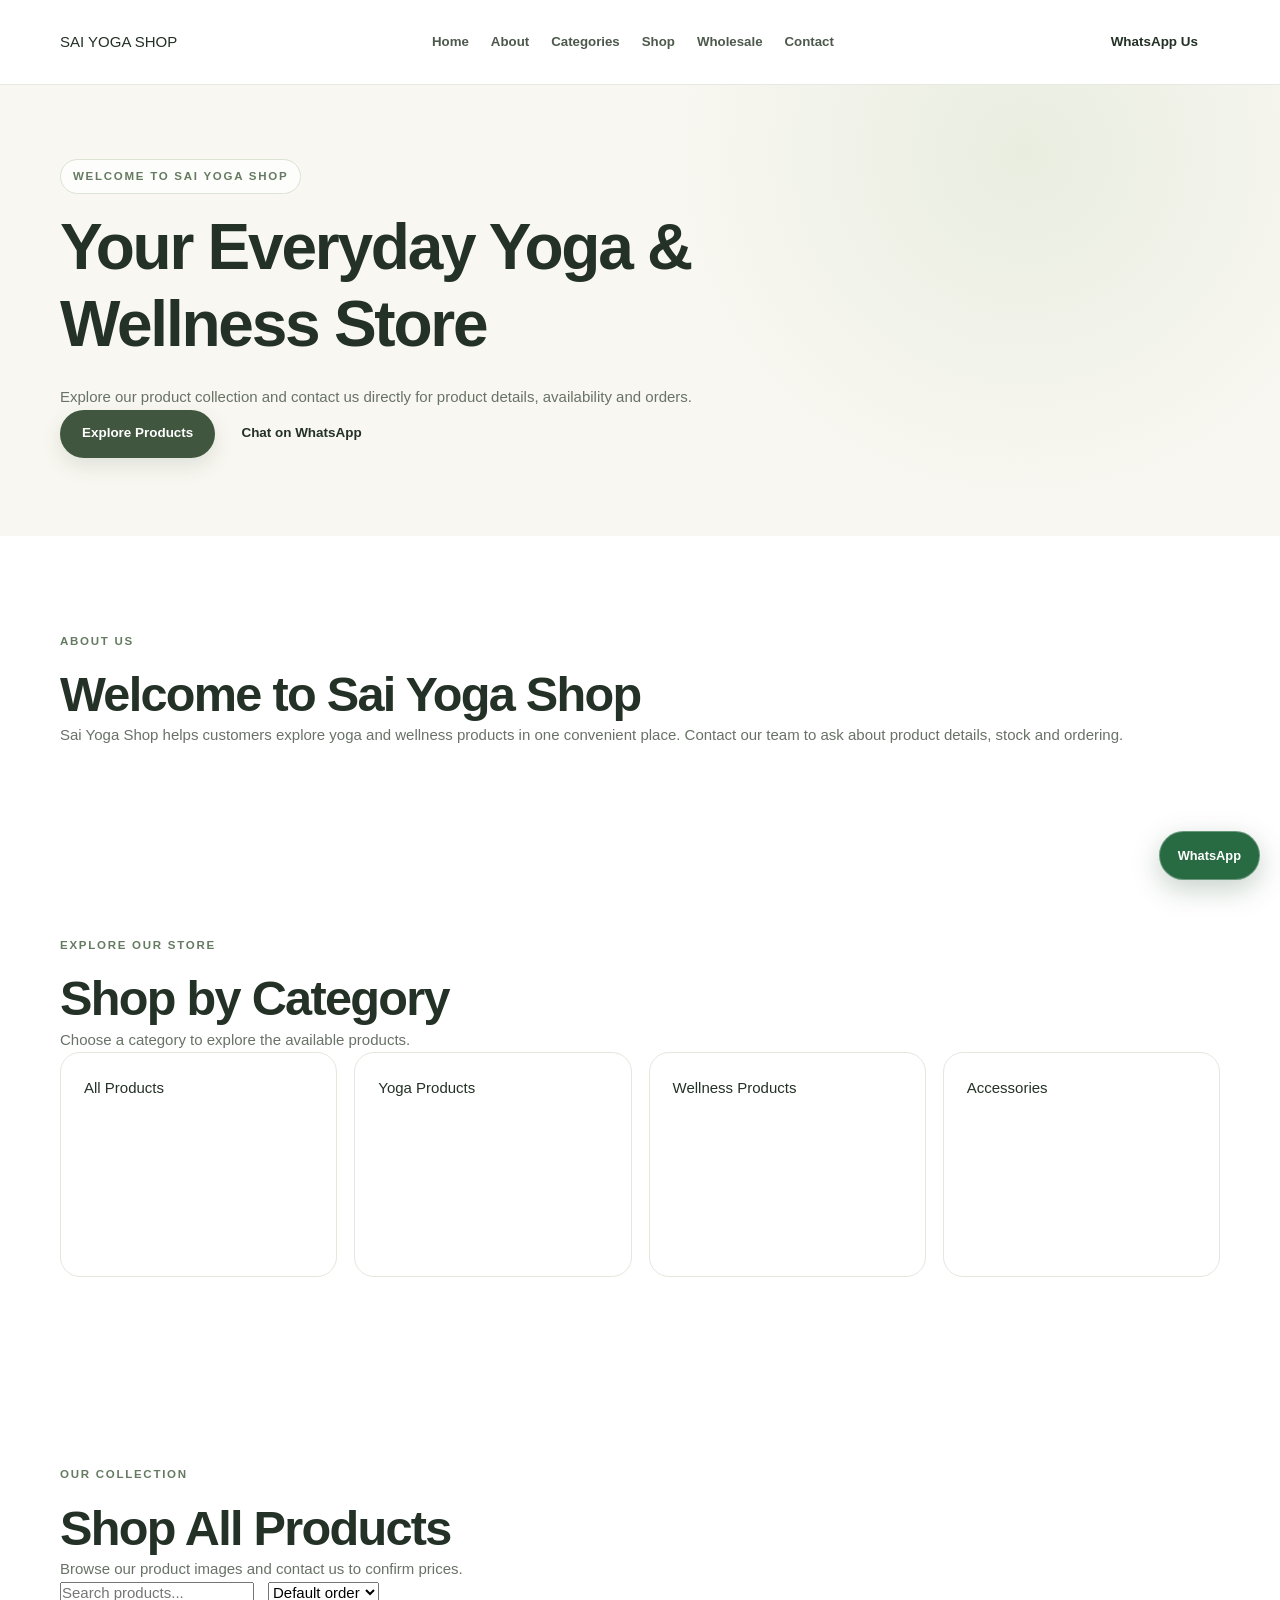
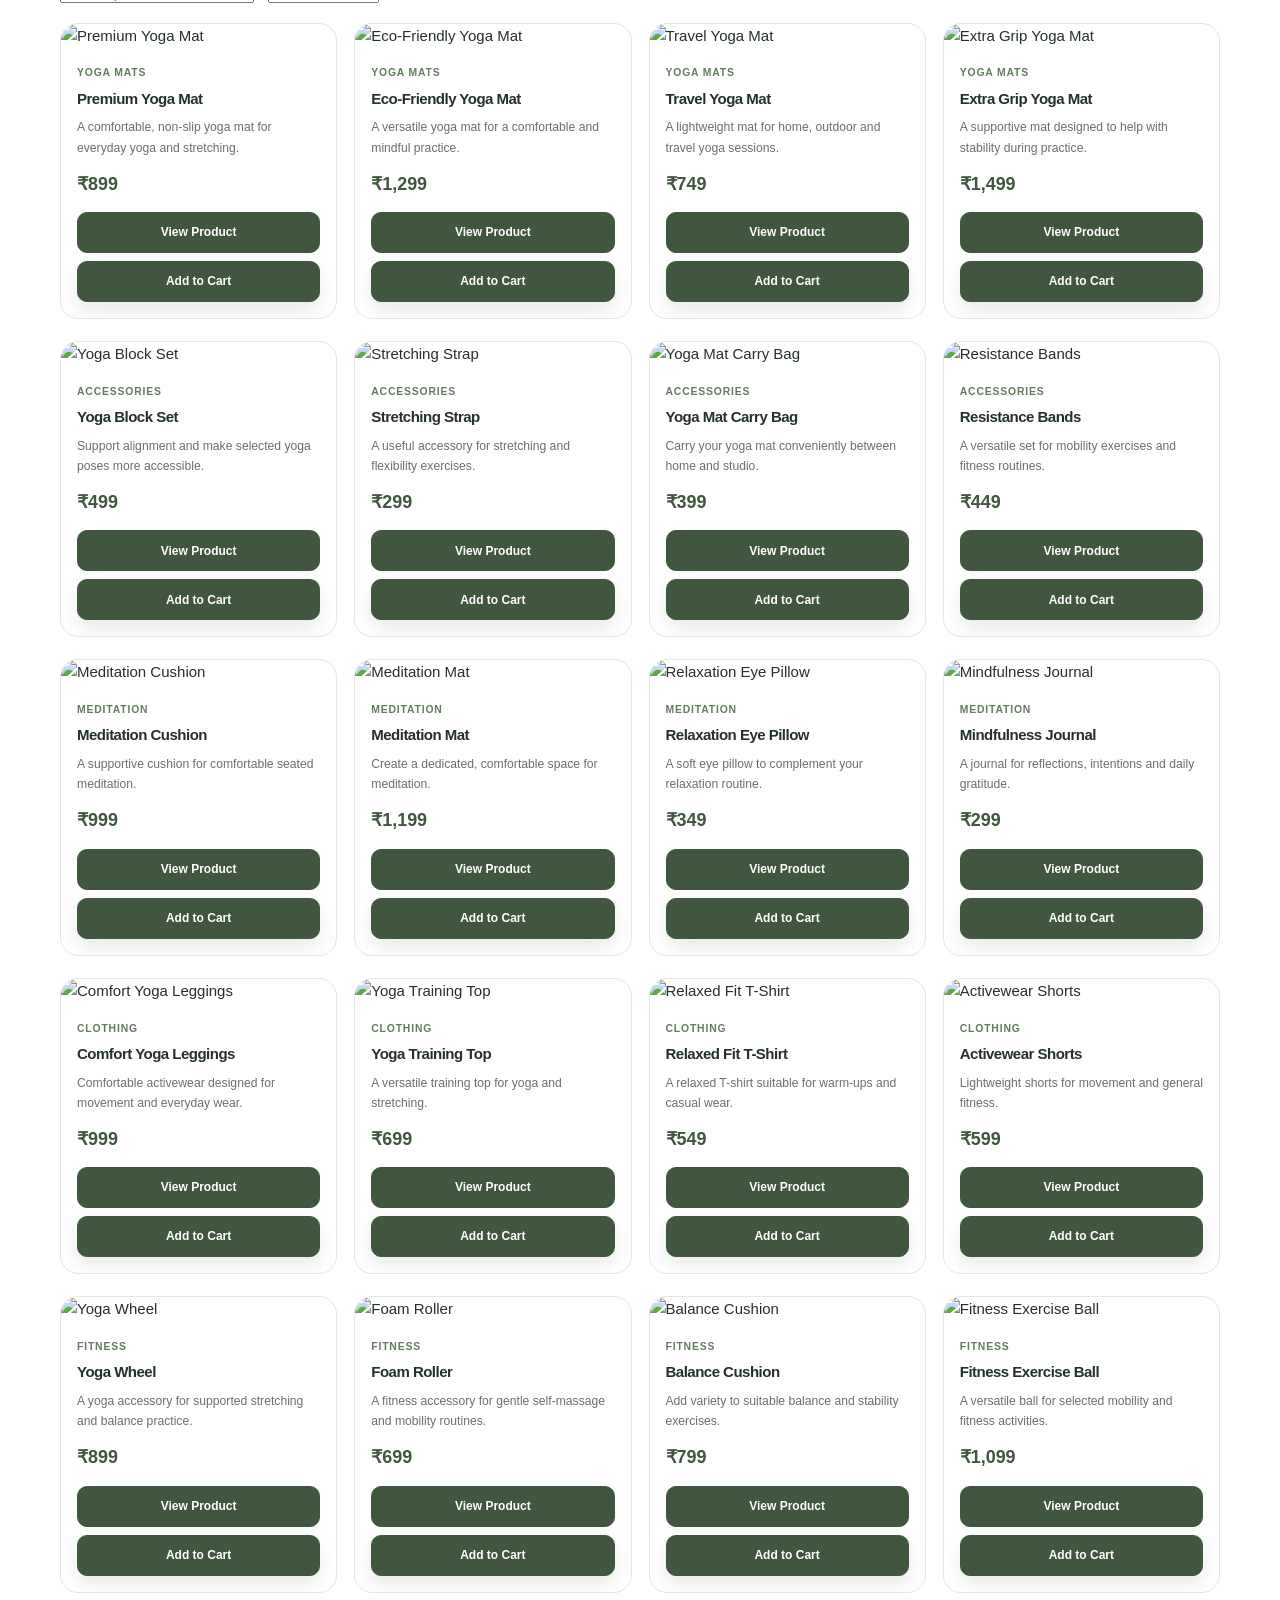
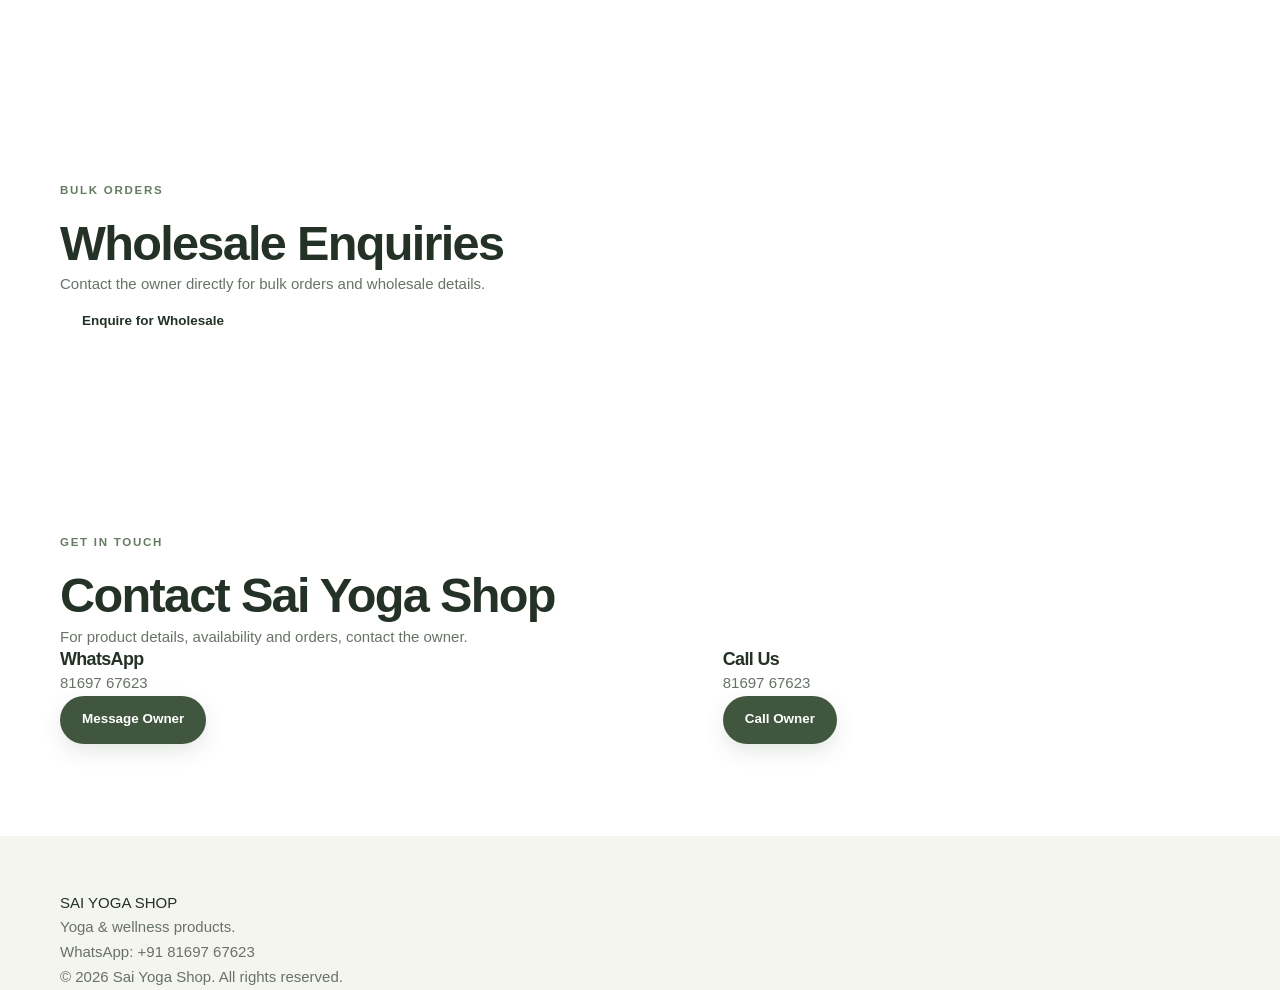
==== commit 8699f5dc: "Update sai yoga shop html and owner whatsapp number" ====
--- a/index.html
+++ b/index.html
@@ -4,753 +4,448 @@
 <head>
   <meta charset="UTF-8">
   <meta name="viewport" content="width=device-width, initial-scale=1.0">
-
-  <title>Sai Yoga Shop | Quality Yoga Products at Best Prices</title>
-  <meta name="description" content="Shop quality yoga mats, cork mats, yoga blocks, belts, bolsters and meditation accessories at Sai Yoga Shop. Retail and wholesale supply across India.">
-  <meta name="keywords" content="Sai Yoga Shop, yoga products India, yoga mats, cork yoga mats, yoga blocks, wholesale yoga accessories, meditation cushions">
-  <meta name="author" content="Sai Yoga Shop">
-  <meta name="theme-color" content="#f7f6ef">
-
-  <meta property="og:title" content="Sai Yoga Shop">
-  <meta property="og:description" content="Quality Yoga Products at Best Prices">
-  <meta property="og:type" content="website">
-  <meta property="og:url" content="https://saiyogashop.com">
-
-  <link rel="canonical" href="https://saiyogashop.com">
-  <link rel="preconnect" href="https://fonts.googleapis.com">
-  <link rel="preconnect" href="https://fonts.gstatic.com" crossorigin>
-  <link href="https://fonts.googleapis.com/css2?family=DM+Sans:wght@400;500;600;700&family=Manrope:wght@400;500;600;700;800&display=swap" rel="stylesheet">
-
+  <meta name="theme-color" content="#0d493b">
+  <meta name="description" content="Shop yoga and wellness products at Sai Yoga Shop. Contact us on WhatsApp for product details and orders.">
+  <title>Sai Yoga Shop | Yoga & Wellness Products</title>
+  <link rel="canonical" href="https://saiyogashop.com/">
   <link rel="stylesheet" href="style.css">
 </head>
-
 <body>
 
-  <!-- Announcement Bar -->
-  <div class="announcement-bar">
-    <p>Thoughtful wellness. Quality products. Better prices.</p>
+<header class="site-header" id="home">
+  <div class="container header-inner">
+    <a class="logo" href="#home">SAI <span>YOGA SHOP</span></a>
+
+    <nav class="main-nav" aria-label="Main navigation">
+      <a href="#home">Home</a>
+      <a href="#about">About</a>
+      <a href="#categories">Categories</a>
+      <a href="#shop">Shop</a>
+      <a href="#wholesale">Wholesale</a>
+      <a href="#contact">Contact</a>
+    </nav>
+
+    <a class="btn btn-whatsapp"
+       href="https://wa.me/918169767623"
+       target="_blank" rel="noopener">
+      WhatsApp Us
+    </a>
   </div>
-
-  <!-- Header -->
-  <header class="site-header">
-    <div class="container header-inner">
-
-      <a href="#home" class="brand" aria-label="Sai Yoga Shop home">
-        <span class="brand-mark">SY</span>
-        <span class="brand-text">
-          <strong>SAI YOGA SHOP</strong>
-          <small>WELLNESS • EVERY DAY</small>
-        </span>
-      </a>
-
-      <button class="menu-toggle" id="menuToggle"
-        aria-label="Open navigation" aria-expanded="false">
-        ☰
-      </button>
-
-      <nav class="main-nav" id="mainNav" aria-label="Main navigation">
-        <a href="#home">Home</a>
-        <a href="#about">About Us</a>
-        <a href="#categories">Categories</a>
-        <a href="#shop">Shop</a>
-        <a href="#wholesale">Wholesale</a>
-        <a href="#contact">Contact</a>
-      </nav>
-
-      <div class="header-actions">
-        <a class="header-whatsapp"
-          href="https://wa.me/918169767623"
-          target="_blank" rel="noopener noreferrer">
-          WhatsApp Us ↗
-        </a>
-
-        <button class="cart-button" id="openCart"
-          type="button" aria-label="Open shopping cart">
-          Cart <span id="cartCount">0</span>
-        </button>
+</header>
+
+<main>
+  <section class="hero-section">
+    <div class="container hero-content">
+      <p class="eyebrow">WELCOME TO SAI YOGA SHOP</p>
+      <h1>Your Everyday Yoga & Wellness Store</h1>
+      <p>
+        Explore our product collection and contact us directly
+        for product details, availability and orders.
+      </p>
+      <div class="hero-actions">
+        <a class="btn btn-primary" href="#shop">Explore Products</a>
+        <a class="btn btn-whatsapp"
+           href="https://wa.me/918169767623"
+           target="_blank" rel="noopener">Chat on WhatsApp</a>
       </div>
-
-    </div>
-  </header>
-
-  <main>
-
-    <!-- Home / Hero -->
-    <section class="hero-section" id="home">
-      <div class="container hero-grid">
-
-        <div class="hero-content">
-          <span class="eyebrow">YOUR WELLNESS, OUR PRIORITY</span>
-
-          <h1>
-            Quality Yoga Products
-            <span>at Best Prices.</span>
-          </h1>
-
-          <p class="hero-description">
-            Discover thoughtfully selected yoga and wellness essentials
-            for your daily practice, yoga studio and wellness centre.
-          </p>
-
-          <div class="hero-buttons">
-            <a href="#shop" class="btn btn-primary">Explore Products ↗</a>
-            <a href="#wholesale" class="btn btn-secondary">Wholesale Enquiry</a>
-          </div>
-
-          <div class="hero-trust">
-            <span>✓ Quality-Checked Products</span>
-            <span>✓ Retail & Bulk Orders</span>
-            <span>✓ Delivery Across India</span>
-          </div>
+    </div>
+  </section>
+
+  <section class="section" id="about">
+    <div class="container">
+      <p class="eyebrow">ABOUT US</p>
+      <h2>Welcome to Sai Yoga Shop</h2>
+      <p>
+        Sai Yoga Shop helps customers explore yoga and wellness
+        products in one convenient place. Contact our team to ask
+        about product details, stock and ordering.
+      </p>
+    </div>
+  </section>
+
+  <section class="section" id="categories">
+    <div class="container">
+      <p class="eyebrow">EXPLORE OUR STORE</p>
+      <h2>Shop by Category</h2>
+      <p>Choose a category to explore the available products.</p>
+
+      <div class="category-grid" id="categoryFilters">
+        <a class="category-card" href="#shop">All Products</a>
+        <a class="category-card" href="#shop">Yoga Products</a>
+        <a class="category-card" href="#shop">Wellness Products</a>
+        <a class="category-card" href="#shop">Accessories</a>
+      </div>
+    </div>
+  </section>
+
+  <section class="section shop-section" id="shop">
+    <div class="container">
+      <p class="eyebrow">OUR COLLECTION</p>
+      <h2>Shop All Products</h2>
+      <p>Browse our product images and contact us to confirm prices.</p>
+
+      <div class="shop-toolbar">
+        <input
+          type="search"
+          id="productSearch"
+          placeholder="Search products..."
+          aria-label="Search products">
+
+        <select id="productSort" aria-label="Sort products">
+          <option value="default">Default order</option>
+          <option value="name">Name: A to Z</option>
+        </select>
+      </div>
+
+      <div class="product-grid" id="allProducts">
+
+        <article class="product-card">
+          <img src="images/products/product-01.jpg" alt="Sai Yoga Shop product 01" loading="lazy">
+          <div class="product-info">
+            <h3>Product 01</h3>
+            <p>Contact us for price and availability.</p>
+            <a class="btn btn-primary" href="https://wa.me/918169767623?text=Hi%20Sai%20Yoga%20Shop%2C%20I%20am%20interested%20in%20Product%2001." target="_blank" rel="noopener">Enquire on WhatsApp</a>
+          </div>
+        </article>
+
+        <article class="product-card">
+          <img src="images/products/product-02.jpg" alt="Sai Yoga Shop product 02" loading="lazy">
+          <div class="product-info">
+            <h3>Product 02</h3>
+            <p>Contact us for price and availability.</p>
+            <a class="btn btn-primary" href="https://wa.me/918169767623?text=Hi%20Sai%20Yoga%20Shop%2C%20I%20am%20interested%20in%20Product%2002." target="_blank" rel="noopener">Enquire on WhatsApp</a>
+          </div>
+        </article>
+
+        <article class="product-card">
+          <img src="images/products/product-03.jpg" alt="Sai Yoga Shop product 03" loading="lazy">
+          <div class="product-info">
+            <h3>Product 03</h3>
+            <p>Contact us for price and availability.</p>
+            <a class="btn btn-primary" href="https://wa.me/918169767623?text=Hi%20Sai%20Yoga%20Shop%2C%20I%20am%20interested%20in%20Product%2003." target="_blank" rel="noopener">Enquire on WhatsApp</a>
+          </div>
+        </article>
+
+        <article class="product-card">
+          <img src="images/products/product-04.jpg" alt="Sai Yoga Shop product 04" loading="lazy">
+          <div class="product-info">
+            <h3>Product 04</h3>
+            <p>Contact us for price and availability.</p>
+            <a class="btn btn-primary" href="https://wa.me/918169767623?text=Hi%20Sai%20Yoga%20Shop%2C%20I%20am%20interested%20in%20Product%2004." target="_blank" rel="noopener">Enquire on WhatsApp</a>
+          </div>
+        </article>
+
+        <article class="product-card">
+          <img src="images/products/product-05.jpg" alt="Sai Yoga Shop product 05" loading="lazy">
+          <div class="product-info">
+            <h3>Product 05</h3>
+            <p>Contact us for price and availability.</p>
+            <a class="btn btn-primary" href="https://wa.me/918169767623?text=Hi%20Sai%20Yoga%20Shop%2C%20I%20am%20interested%20in%20Product%2005." target="_blank" rel="noopener">Enquire on WhatsApp</a>
+          </div>
+        </article>
+
+        <article class="product-card">
+          <img src="images/products/product-06.jpg" alt="Sai Yoga Shop product 06" loading="lazy">
+          <div class="product-info">
+            <h3>Product 06</h3>
+            <p>Contact us for price and availability.</p>
+            <a class="btn btn-primary" href="https://wa.me/918169767623?text=Hi%20Sai%20Yoga%20Shop%2C%20I%20am%20interested%20in%20Product%2006." target="_blank" rel="noopener">Enquire on WhatsApp</a>
+          </div>
+        </article>
+
+        <article class="product-card">
+          <img src="images/products/product-07.jpg" alt="Sai Yoga Shop product 07" loading="lazy">
+          <div class="product-info">
+            <h3>Product 07</h3>
+            <p>Contact us for price and availability.</p>
+            <a class="btn btn-primary" href="https://wa.me/918169767623?text=Hi%20Sai%20Yoga%20Shop%2C%20I%20am%20interested%20in%20Product%2007." target="_blank" rel="noopener">Enquire on WhatsApp</a>
+          </div>
+        </article>
+
+        <article class="product-card">
+          <img src="images/products/product-08.jpg" alt="Sai Yoga Shop product 08" loading="lazy">
+          <div class="product-info">
+            <h3>Product 08</h3>
+            <p>Contact us for price and availability.</p>
+            <a class="btn btn-primary" href="https://wa.me/918169767623?text=Hi%20Sai%20Yoga%20Shop%2C%20I%20am%20interested%20in%20Product%2008." target="_blank" rel="noopener">Enquire on WhatsApp</a>
+          </div>
+        </article>
+
+        <article class="product-card">
+          <img src="images/products/product-09.jpg" alt="Sai Yoga Shop product 09" loading="lazy">
+          <div class="product-info">
+            <h3>Product 09</h3>
+            <p>Contact us for price and availability.</p>
+            <a class="btn btn-primary" href="https://wa.me/918169767623?text=Hi%20Sai%20Yoga%20Shop%2C%20I%20am%20interested%20in%20Product%2009." target="_blank" rel="noopener">Enquire on WhatsApp</a>
+          </div>
+        </article>
+
+        <article class="product-card">
+          <img src="images/products/product-10.jpg" alt="Sai Yoga Shop product 10" loading="lazy">
+          <div class="product-info">
+            <h3>Product 10</h3>
+            <p>Contact us for price and availability.</p>
+            <a class="btn btn-primary" href="https://wa.me/918169767623?text=Hi%20Sai%20Yoga%20Shop%2C%20I%20am%20interested%20in%20Product%2010." target="_blank" rel="noopener">Enquire on WhatsApp</a>
+          </div>
+        </article>
+
+        <article class="product-card">
+          <img src="images/products/product-11.jpg" alt="Sai Yoga Shop product 11" loading="lazy">
+          <div class="product-info">
+            <h3>Product 11</h3>
+            <p>Contact us for price and availability.</p>
+            <a class="btn btn-primary" href="https://wa.me/918169767623?text=Hi%20Sai%20Yoga%20Shop%2C%20I%20am%20interested%20in%20Product%2011." target="_blank" rel="noopener">Enquire on WhatsApp</a>
+          </div>
+        </article>
+
+        <article class="product-card">
+          <img src="images/products/product-12.jpg" alt="Sai Yoga Shop product 12" loading="lazy">
+          <div class="product-info">
+            <h3>Product 12</h3>
+            <p>Contact us for price and availability.</p>
+            <a class="btn btn-primary" href="https://wa.me/918169767623?text=Hi%20Sai%20Yoga%20Shop%2C%20I%20am%20interested%20in%20Product%2012." target="_blank" rel="noopener">Enquire on WhatsApp</a>
+          </div>
+        </article>
+
+        <article class="product-card">
+          <img src="images/products/product-13.jpg" alt="Sai Yoga Shop product 13" loading="lazy">
+          <div class="product-info">
+            <h3>Product 13</h3>
+            <p>Contact us for price and availability.</p>
+            <a class="btn btn-primary" href="https://wa.me/918169767623?text=Hi%20Sai%20Yoga%20Shop%2C%20I%20am%20interested%20in%20Product%2013." target="_blank" rel="noopener">Enquire on WhatsApp</a>
+          </div>
+        </article>
+
+        <article class="product-card">
+          <img src="images/products/product-14.jpg" alt="Sai Yoga Shop product 14" loading="lazy">
+          <div class="product-info">
+            <h3>Product 14</h3>
+            <p>Contact us for price and availability.</p>
+            <a class="btn btn-primary" href="https://wa.me/918169767623?text=Hi%20Sai%20Yoga%20Shop%2C%20I%20am%20interested%20in%20Product%2014." target="_blank" rel="noopener">Enquire on WhatsApp</a>
+          </div>
+        </article>
+
+        <article class="product-card">
+          <img src="images/products/product-15.jpg" alt="Sai Yoga Shop product 15" loading="lazy">
+          <div class="product-info">
+            <h3>Product 15</h3>
+            <p>Contact us for price and availability.</p>
+            <a class="btn btn-primary" href="https://wa.me/918169767623?text=Hi%20Sai%20Yoga%20Shop%2C%20I%20am%20interested%20in%20Product%2015." target="_blank" rel="noopener">Enquire on WhatsApp</a>
+          </div>
+        </article>
+
+        <article class="product-card">
+          <img src="images/products/product-16.jpg" alt="Sai Yoga Shop product 16" loading="lazy">
+          <div class="product-info">
+            <h3>Product 16</h3>
+            <p>Contact us for price and availability.</p>
+            <a class="btn btn-primary" href="https://wa.me/918169767623?text=Hi%20Sai%20Yoga%20Shop%2C%20I%20am%20interested%20in%20Product%2016." target="_blank" rel="noopener">Enquire on WhatsApp</a>
+          </div>
+  </article>
+
+        <article class="product-card">
+          <img src="images/products/product-17.jpg" alt="Sai Yoga Shop product 17" loading="lazy">
+          <div class="product-info">
+            <h3>Product 17</h3>
+            <p>Contact us for price and availability.</p>
+            <a class="btn btn-primary" href="https://wa.me/918169767623?text=Hi%20Sai%20Yoga%20Shop%2C%20I%20am%20interested%20in%20Product%2017." target="_blank" rel="noopener">Enquire on WhatsApp</a>
+          </div>
+        </article>
+
+        <article class="product-card">
+          <img src="images/products/product-18.jpg" alt="Sai Yoga Shop product 18" loading="lazy">
+          <div class="product-info">
+            <h3>Product 18</h3>
+            <p>Contact us for price and availability.</p>
+            <a class="btn btn-primary" href="https://wa.me/918169767623?text=Hi%20Sai%20Yoga%20Shop%2C%20I%20am%20interested%20in%20Product%2018." target="_blank" rel="noopener">Enquire on WhatsApp</a>
+          </div>
+        </article>
+
+        <article class="product-card">
+          <img src="images/products/product-19.jpg" alt="Sai Yoga Shop product 19" loading="lazy">
+          <div class="product-info">
+            <h3>Product 19</h3>
+            <p>Contact us for price and availability.</p>
+            <a class="btn btn-primary" href="https://wa.me/918169767623?text=Hi%20Sai%20Yoga%20Shop%2C%20I%20am%20interested%20in%20Product%2019." target="_blank" rel="noopener">Enquire on WhatsApp</a>
+          </div>
+        </article>
+
+        <article class="product-card">
+          <img src="images/products/product-20.jpg" alt="Sai Yoga Shop product 20" loading="lazy">
+          <div class="product-info">
+            <h3>Product 20</h3>
+            <p>Contact us for price and availability.</p>
+            <a class="btn btn-primary" href="https://wa.me/918169767623?text=Hi%20Sai%20Yoga%20Shop%2C%20I%20am%20interested%20in%20Product%2020." target="_blank" rel="noopener">Enquire on WhatsApp</a>
+          </div>
+        </article>
+
+        <article class="product-card">
+          <img src="images/products/product-21.jpg" alt="Sai Yoga Shop product 21" loading="lazy">
+          <div class="product-info">
+            <h3>Product 21</h3>
+            <p>Contact us for price and availability.</p>
+            <a class="btn btn-primary" href="https://wa.me/918169767623?text=Hi%20Sai%20Yoga%20Shop%2C%20I%20am%20interested%20in%20Product%2021." target="_blank" rel="noopener">Enquire on WhatsApp</a>
+          </div>
+        </article>
+
+        <article class="product-card">
+          <img src="images/products/product-22.jpg" alt="Sai Yoga Shop product 22" loading="lazy">
+          <div class="product-info">
+            <h3>Product 22</h3>
+            <p>Contact us for price and availability.</p>
+            <a class="btn btn-primary" href="https://wa.me/918169767623?text=Hi%20Sai%20Yoga%20Shop%2C%20I%20am%20interested%20in%20Product%2022." target="_blank" rel="noopener">Enquire on WhatsApp</a>
+          </div>
+        </article>
+
+        <article class="product-card">
+          <img src="images/products/product-23.jpg" alt="Sai Yoga Shop product 23" loading="lazy">
+          <div class="product-info">
+            <h3>Product 23</h3>
+            <p>Contact us for price and availability.</p>
+            <a class="btn btn-primary" href="https://wa.me/918169767623?text=Hi%20Sai%20Yoga%20Shop%2C%20I%20am%20interested%20in%20Product%2023." target="_blank" rel="noopener">Enquire on WhatsApp</a>
+          </div>
+        </article>
+
+        <article class="product-card">
+          <img src="images/products/product-24.jpg" alt="Sai Yoga Shop product 24" loading="lazy">
+          <div class="product-info">
+            <h3>Product 24</h3>
+            <p>Contact us for price and availability.</p>
+            <a class="btn btn-primary" href="https://wa.me/918169767623?text=Hi%20Sai%20Yoga%20Shop%2C%20I%20am%20interested%20in%20Product%2024." target="_blank" rel="noopener">Enquire on WhatsApp</a>
+          </div>
+        </article>
+
+        <article class="product-card">
+          <img src="images/products/product-25.jpg" alt="Sai Yoga Shop product 25" loading="lazy">
+          <div class="product-info">
+            <h3>Product 25</h3>
+            <p>Contact us for price and availability.</p>
+            <a class="btn btn-primary" href="https://wa.me/918169767623?text=Hi%20Sai%20Yoga%20Shop%2C%20I%20am%20interested%20in%20Product%2025." target="_blank" rel="noopener">Enquire on WhatsApp</a>
+          </div>
+        </article>
+
+        <article class="product-card">
+          <img src="images/products/product-26.jpg" alt="Sai Yoga Shop product 26" loading="lazy">
+          <div class="product-info">
+            <h3>Product 26</h3>
+            <p>Contact us for price and availability.</p>
+            <a class="btn btn-primary" href="https://wa.me/918169767623?text=Hi%20Sai%20Yoga%20Shop%2C%20I%20am%20interested%20in%20Product%2026." target="_blank" rel="noopener">Enquire on WhatsApp</a>
+          </div>
+        </article>
+
+        <article class="product-card">
+          <img src="images/products/product-27.jpg" alt="Sai Yoga Shop product 27" loading="lazy">
+          <div class="product-info">
+            <h3>Product 27</h3>
+            <p>Contact us for price and availability.</p>
+            <a class="btn btn-primary" href="https://wa.me/918169767623?text=Hi%20Sai%20Yoga%20Shop%2C%20I%20am%20interested%20in%20Product%2027." target="_blank" rel="noopener">Enquire on WhatsApp</a>
+          </div>
+        </article>
+
+        <article class="product-card">
+          <img src="images/products/product-28.jpg" alt="Sai Yoga Shop product 28" loading="lazy">
+          <div class="product-info">
+            <h3>Product 28</h3>
+            <p>Contact us for price and availability.</p>
+            <a class="btn btn-primary" href="https://wa.me/918169767623?text=Hi%20Sai%20Yoga%20Shop%2C%20I%20am%20interested%20in%20Product%2028." target="_blank" rel="noopener">Enquire on WhatsApp</a>
+          </div>
+        </article>
+
+        <article class="product-card">
+          <img src="images/products/product-29.jpg" alt="Sai Yoga Shop product 29" loading="lazy">
+          <div class="product-info">
+            <h3>Product 29</h3>
+            <p>Contact us for price and availability.</p>
+            <a class="btn btn-primary" href="https://wa.me/918169767623?text=Hi%20Sai%20Yoga%20Shop%2C%20I%20am%20interested%20in%20Product%2029." target="_blank" rel="noopener">Enquire on WhatsApp</a>
+          </div>
+        </article>
+
+        <article class="product-card">
+          <img src="images/products/product-30.jpg" alt="Sai Yoga Shop product 30" loading="lazy">
+          <div class="product-info">
+            <h3>Product 30</h3>
+            <p>Contact us for price and availability.</p>
+            <a class="btn btn-primary" href="https://wa.me/918169767623?text=Hi%20Sai%20Yoga%20Shop%2C%20I%20am%20interested%20in%20Product%2030." target="_blank" rel="noopener">Enquire on WhatsApp</a>
+          </div>
+        </article>
+
+        <article class="product-card">
+          <img src="images/products/product-31.jpg" alt="Sai Yoga Shop product 31" loading="lazy">
+          <div class="product-info">
+            <h3>Product 31</h3>
+            <p>Contact us for price and availability.</p>
+            <a class="btn btn-primary" href="https://wa.me/918169767623?text=Hi%20Sai%20Yoga%20Shop%2C%20I%20am%20interested%20in%20Product%2031." target="_blank" rel="noopener">Enquire on WhatsApp</a>
+          </div>
+        </article>
+
+        <article class="product-card">
+          <img src="images/products/product-32.jpg" alt="Sai Yoga Shop product 32" loading="lazy">
+          <div class="product-info">
+            <h3>Product 32</h3>
+            <p>Contact us for price and availability.</p>
+            <a class="btn btn-primary" href="https://wa.me/918169767623?text=Hi%20Sai%20Yoga%20Shop%2C%20I%20am%20interested%20in%20Product%2032." target="_blank" rel="noopener">Enquire on WhatsApp</a>
+          </div>
+        </article>
+
+      </div>
+    </div>
+  </section>
+
+  <section class="section" id="wholesale">
+    <div class="container">
+      <p class="eyebrow">BULK ORDERS</p>
+      <h2>Wholesale Enquiries</h2>
+      <p>Contact the owner directly for bulk orders and wholesale details.</p>
+      <a class="btn btn-whatsapp"
+         href="https://wa.me/918169767623?text=Hi%20Sai%20Yoga%20Shop%2C%20I%20want%20to%20enquire%20about%20wholesale%20orders."
+         target="_blank" rel="noopener">Enquire for Wholesale</a>
+    </div>
+  </section>
+
+  <section class="section" id="contact">
+    <div class="container">
+      <p class="eyebrow">GET IN TOUCH</p>
+      <h2>Contact Sai Yoga Shop</h2>
+      <p>For product details, availability and orders, contact the owner.</p>
+
+      <div class="contact-grid">
+        <div class="contact-card">
+          <h3>WhatsApp</h3>
+          <p>81697 67623</p>
+          <a class="btn btn-primary"
+             href="https://wa.me/918169767623"
+             target="_blank" rel="noopener">Message Owner</a>
         </div>
 
-        <div class="hero-image-wrap">
-          <img
-            class="hero-image"
-            src="https://images.unsplash.com/photo-1506629905607-d9a4d2d7b9a8?auto=format&fit=crop&w=1000&q=85"
-            alt="Yoga and wellness practice essentials"
-            fetchpriority="high"
-            onerror="this.style.display='none'">
-
-          <div class="hero-image-note">
-            <span class="note-icon">✳</span>
-            <div>
-              <strong>Make Space for Wellness</strong>
-              <small>Essentials for every practice</small>
-            </div>
-          </div>
-        </div>
-
-      </div>
-    </section>
-
-    <!-- Benefits -->
-    <section class="benefits-section">
-      <div class="container benefits-grid">
-
-        <article class="benefit-item">
-          <span class="benefit-icon">✳</span>
-          <div>
-            <h3>Quality Checked</h3>
-            <p>Products selected with care</p>
-          </div>
-        </article>
-
-        <article class="benefit-item">
-          <span class="benefit-icon">₹</span>
-          <div>
-            <h3>Value for Money</h3>
-            <p>Affordable product options</p>
-          </div>
-        </article>
-
-        <article class="benefit-item">
-          <span class="benefit-icon">▦</span>
-          <div>
-            <h3>Bulk Supply</h3>
-            <p>For studios and retailers</p>
-          </div>
-        </article>
-
-        <article class="benefit-item">
-          <span class="benefit-icon">↗</span>
-          <div>
-            <h3>Pan-India Delivery</h3>
-            <p>Delivery across India</p>
-          </div>
-        </article>
-
-      </div>
-    </section>
-
-    <!-- About Us -->
-    <section class="section about-section" id="about">
-      <div class="container about-grid">
-
-        <div class="about-visual">
-          <div class="about-art">
-            <span class="about-art-symbol">ॐ</span>
-            <p>Move mindfully.<br>Live wholeheartedly.</p>
-          </div>
-          <span class="about-caption">A LITTLE MORE BALANCE, EVERY DAY</span>
-        </div>
-
-        <div class="about-content">
-          <span class="eyebrow">ABOUT SAI YOGA SHOP</span>
-
-          <h2>
-            Supporting your
-            <span>wellness journey.</span>
-          </h2>
-
-          <p>
-            Sai Yoga Shop is dedicated to providing high-quality, reliable
-            and affordable yoga products and wellness accessories.
-          </p>
-
-          <p>
-            We focus on product quality, customer satisfaction and building
-            long-term relationships with yoga practitioners, yoga teachers,
-            yoga studios and wellness centres.
-          </p>
-
-          <div class="founder-card">
-            <span class="founder-icon">S</span>
-            <div>
-              <small>FOUNDED BY</small>
-              <strong>Sumit Ashok Gharal</strong>
-            </div>
-          </div>
-
-          <a href="#contact" class="text-link">Get to know us ↗</a>
-        </div>
-
-      </div>
-    </section>
-
-    <!-- Shop by Category -->
-    <section class="section categories-section" id="categories">
-      <div class="container">
-
-        <div class="section-heading">
-          <div>
-            <span class="eyebrow">FIND YOUR ESSENTIALS</span>
-            <h2>Shop by <span>Category</span></h2>
-          </div>
-          <p>
-            Explore essentials for yoga, meditation, movement and mindful living.
-          </p>
-        </div>
-
-        <div class="category-grid">
-
-          <a href="#shop" class="category-card" data-category="Yoga Mats">
-            <span class="category-number">01</span>
-            <span class="category-symbol">◉</span>
-            <h3>Yoga Mats</h3>
-            <p>Everyday practice essentials</p>
-            <span class="category-arrow">↗</span>
-          </a>
-
-          <a href="#shop" class="category-card" data-category="Yoga Props">
-            <span class="category-number">02</span>
-            <span class="category-symbol">▰</span>
-            <h3>Yoga Props</h3>
-            <p>Blocks, belts, wheels and ropes</p>
-            <span class="category-arrow">↗</span>
-          </a>
-
-          <a href="#shop" class="category-card" data-category="Meditation">
-            <span class="category-number">03</span>
-            <span class="category-symbol">✳</span>
-            <h3>Meditation</h3>
-            <p>Cushions, bolsters and eye pillows</p>
-            <span class="category-arrow">↗</span>
-          </a>
-
-          <a href="#shop" class="category-card" data-category="Wellness Accessories">
-            <span class="category-number">04</span>
-            <span class="category-symbol">❋</span>
-            <h3>Wellness Accessories</h3>
-            <p>Tools for mindful routines</p>
-            <span class="category-arrow">↗</span>
-          </a>
-
+        <div class="contact-card">
+          <h3>Call Us</h3>
+          <p>81697 67623</p>
+          <a class="btn btn-primary" href="tel:+918169767623">Call Owner</a>
         </div>
       </div>
-    </section>
-
-    <!-- Special Offers -->
-    <section class="offers-section" id="offers">
-      <div class="container offers-inner">
-        <div class="offers-copy">
-          <span class="eyebrow">MORE VALUE FOR YOUR PRACTICE</span>
-          <h2>Better wellness.<br><span>Better bulk prices.</span></h2>
-          <p>Explore offers on selected yoga props and qualifying bulk orders.</p>
-        </div>
-
-        <div class="offer-cards">
-          <article class="offer-card">
-            <strong>15% OFF</strong>
-            <span>Yoga Props</span>
-          </article>
-          <article class="offer-card">
-            <strong>20% OFF</strong>
-            <span>Orders above 10 pieces</span>
-          </article>
-          <article class="offer-card">
-            <strong>25% OFF</strong>
-            <span>Orders above 30 pieces</span>
-          </article>
-        </div>
-
-        <p class="offer-terms">
-          Offers are subject to applicable terms and conditions.
-          Confirm eligibility and final pricing before placing an order.
-        </p>
-      </div>
-    </section>
-
-    <!-- Product Catalogue -->
-    <section class="section shop-section" id="shop">
-      <div class="container">
-
-        <div class="section-heading">
-          <div>
-            <span class="eyebrow">THE SAI YOGA COLLECTION</span>
-            <h2>Find what you <span>need.</span></h2>
-          </div>
-          <p>Browse yoga essentials for home practice, studios and bulk supply.</p>
-        </div>
-
-        <div class="shop-toolbar">
-          <label class="search-box">
-            <span aria-hidden="true">⌕</span>
-            <input
-              type="search"
-              id="productSearch"
-              placeholder="Search yoga products..."
-              aria-label="Search products">
-          </label>
-
-          <label class="sort-box">
-            <span class="sr-only">Sort products</span>
-            <select id="productSort">
-              <option value="featured">Featured products</option>
-              <option value="price-low">Price: Low to High</option>
-              <option value="price-high">Price: High to Low</option>
-              <option value="name">Name: A to Z</option>
-            </select>
-          </label>
-        </div>
-
-        <div class="filter-chips" id="categoryFilters">
-          <button type="button" class="filter-chip active" data-filter="all">All Products</button>
-          <button type="button" class="filter-chip" data-filter="Yoga Mats">Yoga Mats</button>
-          <button type="button" class="filter-chip" data-filter="Yoga Props">Yoga Props</button>
-          <button type="button" class="filter-chip" data-filter="Meditation">Meditation</button>
-          <button type="button" class="filter-chip" data-filter="Wellness Accessories">Wellness Accessories</button>
-        </div>
-
-        <div class="product-grid" id="allProducts" aria-live="polite">
-          <!-- JavaScript will render the product cards here. -->
-        </div>
-
-        <div class="empty-products" id="emptyProducts" hidden>
-          <h3>No products found</h3>
-          <p>Try another search or choose a different category.</p>
-        </div>
-
-        <div class="shop-note">
-          <span>Need a larger quantity?</span>
-          <a href="#wholesale" class="text-link">Request wholesale pricing ↗</a>
-        </div>
-
-      </div>
-    </section>
-
-    <!-- Wholesale Enquiry -->
-    <section class="section wholesale-section" id="wholesale">
-      <div class="container wholesale-grid">
-
-        <div class="wholesale-content">
-          <span class="eyebrow">FOR STUDIOS, TEACHERS & RESELLERS</span>
-          <h2>Buying in bulk?<br><span>Let's talk wholesale.</span></h2>
-
-          <p>
-            Tell us what you need and the quantity you're looking for.
-            Our team can discuss product availability, applicable offers
-            and pricing for your requirements.
-          </p>
-
-          <ul class="wholesale-list">
-            <li>Retail and wholesale supply</li>
-            <li>Bulk orders and quantity-based offers</li>
-            <li>Special pricing enquiries for yoga studios and teachers</li>
-            <li>Product options for wellness centres and retailers</li>
-          </ul>
-
-          <a href="https://wa.me/919920706386"
-            class="btn btn-primary"
-            target="_blank" rel="noopener noreferrer">
-            Discuss a Bulk Order ↗
-          </a>
-        </div>
-
-        <form class="wholesale-form" id="wholesaleForm">
-          <h3>Wholesale Enquiry</h3>
-          <p>Share your details to prepare an enquiry.</p>
-
-          <label for="wholesaleName">Your Name *</label>
-          <input id="wholesaleName" name="name" type="text"
-            placeholder="Enter your full name" required>
-
-          <label for="wholesalePhone">Phone Number *</label>
-          <input id="wholesalePhone" name="phone" type="tel"
-            inputmode="tel" placeholder="Enter your phone number" required>
-
-          <label for="wholesaleBusiness">Business / Studio Name</label>
-          <input id="wholesaleBusiness" name="business" type="text"
-            placeholder="Business or yoga studio name">
-
-          <label for="wholesaleProduct">Products Required *</label>
-          <select id="wholesaleProduct" name="product" required>
-            <option value="">Select a product category</option>
-            <option>Yoga Mats</option>
-            <option>Cork / TPE Yoga Mats</option>
-            <option>Yoga Blocks and Belts</option>
-            <option>Bolsters and Meditation Cushions</option>
-            <option>Yoga Wheels and Ropes</option>
-            <option>Other Yoga Accessories</option>
-            <option>Multiple Categories</option>
-          </select>
-
-          <label for="wholesaleQuantity">Estimated Quantity *</label>
-          <select id="wholesaleQuantity" name="quantity" required>
-            <option value="">Select quantity</option>
-            <option>1–10 pieces</option>
-            <option>11–30 pieces</option>
-            <option>31–50 pieces</option>
-            <option>51–100 pieces</option>
-            <option>100+ pieces</option>
-          </select>
-
-          <label for="wholesaleMessage">Additional Requirements</label>
-          <textarea id="wholesaleMessage" name="message" rows="4"
-            placeholder="Product types, delivery city or other details"></textarea>
-
-          <button type="submit" class="btn btn-primary btn-full">
-            Send Enquiry on WhatsApp ↗
-          </button>
-
-          <small>
-            Submitting this form will prepare a WhatsApp message.
-            No payment is taken through this form.
-          </small>
-        </form>
-
-      </div>
-  </section>
+    </div>
+  </section>
+</main>
+
+<footer class="site-footer">
+  <div class="container">
+    <a class="logo" href="#home">SAI <span>YOGA SHOP</span></a>
+    <p>Yoga & wellness products.</p>
+    <p>WhatsApp: <a href="https://wa.me/918169767623" target="_blank" rel="noopener">+91 81697 67623</a></p>
+    <p class="copyright">© <span id="currentYear">2026</span> Sai Yoga Shop. All rights reserved.</p>
+  </div>
+</footer>
+
+<a class="floating-whatsapp"
+   href="https://wa.me/918169767623"
+   target="_blank" rel="noopener"
+   aria-label="Contact Sai Yoga Shop on WhatsApp">WhatsApp</a>
+
+<script>
+  document.getElementById("currentYear").textContent = new Date().getFullYear();
+</script>
+<script src="script.js"></script>
+</body>
+  </html>
   
-    <!-- Customer Reviews -->
-    <section class="section reviews-section" id="reviews">
-      <div class="container">
-        <div class="section-heading">
-          <div>
-            <span class="eyebrow">YOUR TRUST MATTERS</span>
-            <h2>Wellness built on <span>trust.</span></h2>
-          </div>
-          <p>We value every customer and work to build long-term relationships.</p>
-        </div>
-
-        <div class="reviews-placeholder">
-          <span class="reviews-icon">♡</span>
-          <h3>Your experience matters to us.</h3>
-          <p>
-            Customer feedback will be featured here as verified reviews
-            become available.
-          </p>
-          <a href="https://wa.me/918169767623"
-            target="_blank" rel="noopener noreferrer"
-            class="text-link">Share your feedback ↗</a>
-        </div>
-      </div>
-    </section>
-
-    <!-- Online Shopping Platforms -->
-    <section class="section marketplace-section" id="marketplaces">
-      <div class="container marketplace-inner">
-        <div>
-          <span class="eyebrow">SHOPPING YOUR WAY</span>
-          <h2>Find us on your <span>preferred platform.</span></h2>
-          <p>
-            Sai Yoga Shop also lists shopping channels including Amazon,
-            Flipkart, Meesho, IndiaMART and JioMart. Contact us for the
-            correct store or catalogue link.
-          </p>
-        </div>
-
-        <div class="marketplace-list">
-          <span>Amazon</span>
-          <span>Flipkart</span>
-          <span>Meesho</span>
-          <span>IndiaMART</span>
-          <span>JioMart</span>
-          <a href="https://wa.me/918169767623"
-            target="_blank" rel="noopener noreferrer">WhatsApp Catalogue ↗</a>
-        </div>
-
-        <p class="marketplace-note">
-          Official seller profile links can be added once provided by the business.
-        </p>
-      </div>
-    </section>
-
-    <!-- Shipping / Returns / Refund Policy -->
-    <section class="section policies-section" id="policies">
-      <div class="container">
-        <div class="section-heading">
-          <div>
-            <span class="eyebrow">SHOP WITH CLARITY</span>
-            <h2>Our shopping <span>policies.</span></h2>
-          </div>
-          <p>Please confirm the applicable terms before placing an order.</p>
-        </div>
-
-        <div class="policy-grid">
-          <article class="policy-card">
-            <span class="policy-icon">↗</span>
-            <h3>Shipping & Delivery</h3>
-            <p>
-              Delivery is offered across India, subject to serviceability,
-              product availability and the confirmed order terms.
-              Delivery charges and timelines should be confirmed before dispatch.
-            </p>
-          </article>
-
-          <article class="policy-card">
-            <span class="policy-icon">↺</span>
-            <h3>Returns & Exchanges</h3>
-            <p>
-              Contact Sai Yoga Shop to confirm eligibility, the return window,
-              product condition requirements and the process applicable to your order.
-            </p>
-          </article>
-
-          <article class="policy-card">
-            <span class="policy-icon">₹</span>
-            <h3>Refund Policy</h3>
-            <p>
-              Refund eligibility, approved refund method and processing timelines
-              must be confirmed with the shop before an order is finalised.
-            </p>
-          </article>
-        </div>
-
-        <p class="policy-disclaimer">
-          These are preliminary policy summaries. The business must confirm and
-          publish its final shipping, cancellation, return and refund terms
-          before accepting online orders.
-        </p>
-      </div>
-    </section>
-
-    <!-- Contact -->
-    <section class="section contact-section" id="contact">
-      <div class="container contact-grid">
-
-        <div class="contact-content">
-          <span class="eyebrow">LET'S CONNECT</span>
-          <h2>Here to help you find your <span>balance.</span></h2>
-          <p>
-            Have a product question, a bulk requirement or a partnership idea?
-            Get in touch with Sai Yoga Shop.
-          </p>
-
-          <div class="contact-details">
-
-            <a href="tel:+918169767623" class="contact-item">
-              <span class="contact-icon">☎</span>
-              <span>
-                <small>CALL / WHATSAPP</small>
-                <strong>+91 81697 67623</strong>
-              </span>
-              <span class="contact-arrow">↗</span>
-            </a>
-
-            <a href="tel:+919920706386" class="contact-item">
-              <span class="contact-icon">☎</span>
-              <span>
-                <small>ALTERNATE CONTACT</small>
-                <strong>+91 99207 06386</strong>
-              </span>
-              <span class="contact-arrow">↗</span>
-            </a>
-
-            <a href="mailto:saiyogashop@gmail.com" class="contact-item">
-              <span class="contact-icon">✉</span>
-              <span>
-                <small>EMAIL</small>
-                <strong>saiyogashop@gmail.com</strong>
-              </span>
-              <span class="contact-arrow">↗</span>
-            </a>
-
-            <div class="contact-item">
-              <span class="contact-icon">⌖</span>
-              <span>
-                <small>BUSINESS LOCATION</small>
-                <strong>Ambivali West, Kalyan, Thane, Maharashtra – 421102</strong>
-              </span>
-            </div>
-
-          </div>
-
-          <a href="https://wa.me/918169767623"
-            class="btn btn-primary"
-            target="_blank" rel="noopener noreferrer">
-            Chat with Us on WhatsApp ↗
-          </a>
-        </div>
-
-        <div class="contact-side">
-          <div class="contact-message-card">
-            <span class="contact-decoration">✳</span>
-            <span class="eyebrow">OUR VISION</span>
-            <h3>Quality wellness products for everyone.</h3>
-            <p>
-              To make quality yoga and wellness products accessible
-              and affordable for everyone across India.
-            </p>
-          </div>
-
-          <div class="business-info-card">
-            <span class="eyebrow">BUSINESS DETAILS</span>
-            <p><strong>Business:</strong> Sai Yoga Shop</p>
-            <p><strong>Founder:</strong> Sumit Ashok Gharal</p>
-            <p><strong>GSTIN:</strong> 27ALHPG0267B1ZK</p>
-            <p><strong>Website:</strong> saiyogashop.com</p>
-          </div>
-        </div>
-
-      </div>
-    </section>
-
-    <!-- Final Call to Action -->
-    <section class="final-cta">
-      <div class="container final-cta-inner">
-        <div>
-          <span class="eyebrow">START YOUR WELLNESS JOURNEY</span>
-          <h2>Your practice deserves the right essentials.</h2>
-          <p>Explore products or speak to us about a bulk order.</p>
-        </div>
-
-        <div class="final-cta-actions">
-          <a href="#shop" class="btn btn-light">Explore the Shop ↗</a>
-          <a href="https://wa.me/919920706386"
-            class="btn btn-outline-light"
-            target="_blank" rel="noopener noreferrer">
-            Wholesale Enquiry
-          </a>
-        </div>
-      </div>
-    </section>
-
-  </main>
-
-  <!-- Footer -->
-  <footer class="site-footer">
-    <div class="container footer-main">
-
-      <div class="footer-brand">
-        <a href="#home" class="brand footer-logo">
-          <span class="brand-mark">SY</span>
-          <span class="brand-text">
-            <strong>SAI YOGA SHOP</strong>
-            <small>WELLNESS • EVERY DAY</small>
-          </span>
-        </a>
-        <p>Quality Yoga Products at Best Prices.</p>
-        <p class="footer-vision">
-          Making quality yoga and wellness essentials more accessible across India.
-        </p>
-      </div>
-
-      <div class="footer-column">
-        <h3>Explore</h3>
-        <a href="#home">Home</a>
-        <a href="#about">About Us</a>
-        <a href="#categories">Categories</a>
-        <a href="#shop">Shop Products</a>
-        <a href="#wholesale">Wholesale Enquiry</a>
-      </div>
-
-      <div class="footer-column">
-        <h3>Customer Care</h3>
-        <a href="#policies">Shipping Policy</a>
-        <a href="#policies">Returns & Exchanges</a>
-        <a href="#policies">Refund Policy</a>
-        <a href="#contact">Contact Us</a>
-        <a href="#marketplaces">Shopping Platforms</a>
-      </div>
-
-      <div class="footer-column">
-        <h3>Get in Touch</h3>
-        <a href="tel:+918169767623">+91 81697 67623</a>
-        <a href="tel:+919920706386">+91 99207 06386</a>
-        <a href="mailto:saiyogashop@gmail.com">Email Sai Yoga Shop</a>
-        <a href="https://wa.me/918169767623"
-          target="_blank" rel="noopener noreferrer">WhatsApp ↗</a>
-      </div>
-
-    </div>
-
-    <div class="container footer-bottom">
-      <p>© <span id="currentYear">2026</span> Sai Yoga Shop. All rights reserved.</p>
-      <p>Made for mindful living.</p>
-    </div>
-  </footer>
-
-  <!-- Floating WhatsApp Button -->
-  <a class="floating-whatsapp"
-    href="https://wa.me/918169767623"
-    target="_blank" rel="noopener noreferrer"
-    aria-label="Chat with Sai Yoga Shop on WhatsApp">
-    <span aria-hidden="true">✆</span>
-    <span>Chat with us</span>
-  </a>
-
-  <!-- Shopping Cart Overlay -->
-  <div class="cart-overlay" id="cartOverlay" aria-hidden="true">
-    <div class="cart-drawer"
-      role="dialog"
-      aria-modal="true"
-      aria-labelledby="cartHeading">
-
-      <div class="cart-header">
-        <div>
-          <span class="eyebrow">YOUR SELECTION</span>
-          <h2 id="cartHeading">Shopping Cart</h2>
-          <p><span id="cartTitleCount">0</span> items in your cart</p>
-        </div>
-
-        <button type="button" id="closeCart"
-          class="cart-close" aria-label="Close shopping cart">×</button>
-      </div>
-
-      <div class="cart-items" id="cartItems">
-        <div class="cart-empty">
-          <span>♡</span>
-          <h3>Your cart is waiting.</h3>
-          <p>Add products to see them here.</p>
-          <button type="button" id="continueShopping"
-            class="btn btn-secondary">Continue Shopping</button>
-        </div>
-      </div>
-
-      <div class="cart-footer">
-        <div class="cart-total-row">
-          <span>Estimated Total</span>
-          <strong id="cartTotal">₹0</strong>
-        </div>
-
-        <p class="cart-disclaimer">
-          Final prices, availability, delivery charges and eligible discounts
-          must be confirmed by the shop.
-        </p>
-
-        <button type="button" id="checkoutWhatsApp"
-          class="btn btn-primary btn-full">
-          Enquire / Order on WhatsApp ↗
-        </button>
-
-        <small>Secure online payment will be enabled after payment gateway setup.</small>
-      </div>
-
-    </div>
-  </div>
-
-  <!-- Payment gateway integration is not yet configured. -->
-  <script src="script.js"></script>
-</body>
-</html>
+        
--- a/style.css
+++ b/style.css
@@ -1,25 +1,25 @@
 
 /* =========================================
-   YOGA LIFE — PREMIUM WEBSITE
-   STYLE.CSS — PART 1 OF 2
-========================================= */
+   SAI YOGA SHOP
+   PREMIUM RESPONSIVE STYLESHEET
+   PART 1 OF 2
+   ========================================= */
 
 :root {
-  --green: #385b46;
-  --green-dark: #243f30;
-  --green-light: #e7eee5;
-  --sage: #a5b89e;
-  --cream: #f7f8f2;
+  --sage: #657b61;
+  --sage-dark: #40563e;
+  --sage-light: #e6ebdf;
+  --sage-pale: #f0f3eb;
+  --cream: #f8f7f1;
   --white: #ffffff;
-  --text: #26342b;
-  --muted: #788078;
-  --border: #e5e9e0;
-  --purple: #7a4bb5;
-  --whatsapp: #168b48;
-  --shadow: 0 12px 35px rgba(36, 63, 48, 0.08);
-  --radius: 18px;
-  --font-body: "DM Sans", sans-serif;
-  --font-heading: "Playfair Display", serif;
+  --ink: #243126;
+  --muted: #687267;
+  --border: #e3e7dc;
+  --accent: #c9a96b;
+  --shadow: 0 14px 38px rgba(39, 57, 39, 0.08);
+  --radius: 20px;
+  --radius-small: 12px;
+  --container: 1160px;
 }
 
 * {
@@ -30,27 +30,32 @@
 
 html {
   scroll-behavior: smooth;
-  scroll-padding-top: 100px;
+  scroll-padding-top: 90px;
 }
 
 body {
-  font-family: var(--font-body);
+  font-family: "DM Sans", sans-serif;
+  color: var(--ink);
   background: var(--white);
-  color: var(--text);
   line-height: 1.65;
   font-size: 15px;
   overflow-x: hidden;
-}
-
-body.cart-open {
-  overflow: hidden;
+  -webkit-font-smoothing: antialiased;
+}
+
+body,
+input,
+select,
+textarea,
+button {
+  font-family: "DM Sans", sans-serif;
 }
 
 button,
 input,
-textarea,
-select {
-  font: inherit;
+select,
+textarea {
+  font-size: inherit;
 }
 
 button,
@@ -70,144 +75,246 @@
 img {
   display: block;
   max-width: 100%;
-  width: 100%;
-}
-
-button:focus-visible,
-a:focus-visible,
-input:focus-visible {
-  outline: 3px solid #9ab9a0;
-  outline-offset: 3px;
+}
+
+ul {
+  list-style: none;
+}
+
+h1,
+h2,
+h3,
+h4 {
+  font-family: "Manrope", sans-serif;
+  line-height: 1.2;
+  letter-spacing: -0.035em;
+}
+
+h1 {
+  font-size: clamp(2.5rem, 5vw, 4.5rem);
+  font-weight: 800;
+}
+
+h2 {
+  font-size: clamp(2rem, 3.8vw, 3.1rem);
+  font-weight: 800;
+}
+
+h3 {
+  font-size: 1.12rem;
+  font-weight: 700;
+}
+
+p {
+  color: var(--muted);
+}
+
+.container {
+  width: min(var(--container), calc(100% - 48px));
+  margin-inline: auto;
+}
+
+.section {
+  padding: 92px 0;
+}
+
+.eyebrow {
+  display: inline-block;
+  margin-bottom: 15px;
+  color: var(--sage);
+  font-size: 0.72rem;
+  font-weight: 800;
+  letter-spacing: 0.15em;
+  line-height: 1.5;
+  text-transform: uppercase;
+}
+
+.sr-only {
+  position: absolute;
+  width: 1px;
+  height: 1px;
+  padding: 0;
+  margin: -1px;
+  overflow: hidden;
+  clip: rect(0, 0, 0, 0);
+  white-space: nowrap;
+  border: 0;
 }
 
 [hidden] {
   display: none !important;
 }
 
+/* Announcement Bar */
+
 .announcement-bar {
-  min-height: 32px;
-  padding: 6px 12px;
   display: flex;
   align-items: center;
   justify-content: center;
+  min-height: 34px;
+  padding: 7px 16px;
+  background: var(--sage-dark);
   text-align: center;
-  color: #fff;
-  background: var(--green-dark);
-  font-size: 10px;
-  letter-spacing: 1.3px;
-  text-transform: uppercase;
-}
+}
+
+.announcement-bar p {
+  color: var(--white);
+  font-size: 0.72rem;
+  font-weight: 600;
+  letter-spacing: 0.07em;
+}
+
+/* Header */
 
 .site-header {
-  width: 100%;
-  min-height: 78px;
-  padding: 12px 5%;
-  display: flex;
-  align-items: center;
-  justify-content: space-between;
-  gap: 20px;
-  background: rgba(255, 255, 255, 0.98);
-  border-bottom: 1px solid var(--border);
   position: sticky;
   top: 0;
   z-index: 100;
+  background: rgba(255, 255, 255, 0.96);
+  border-bottom: 1px solid rgba(227, 231, 220, 0.9);
+  backdrop-filter: blur(14px);
+}
+
+.header-inner {
+  min-height: 84px;
+  display: flex;
+  align-items: center;
+  justify-content: space-between;
+  gap: 24px;
 }
 
 .brand {
   display: inline-flex;
   align-items: center;
-  gap: 10px;
+  gap: 11px;
   flex-shrink: 0;
 }
 
-.brand-symbol {
-  width: 43px;
-  height: 43px;
+.brand-mark {
+  width: 44px;
+  height: 44px;
   display: grid;
   place-items: center;
-  border-radius: 50%;
-  background: var(--green-light);
-  color: var(--green);
-  font-size: 20px;
-}
-
-.brand-name {
+  border-radius: 14px 14px 14px 5px;
+  color: var(--white);
+  background: var(--sage-dark);
+  font-family: "Manrope", sans-serif;
+  font-weight: 800;
+  font-size: 1.05rem;
+  letter-spacing: -0.06em;
+}
+
+.brand-text {
   display: flex;
   flex-direction: column;
-  font-size: 18px;
-  font-weight: 500;
-  line-height: 1.15;
-  letter-spacing: 2px;
-}
-
-.brand-name strong {
+  gap: 2px;
+}
+
+.brand-text strong {
+  color: var(--ink);
+  font-family: "Manrope", sans-serif;
+  font-size: 0.93rem;
+  line-height: 1.2;
+  letter-spacing: 0.035em;
+}
+
+.brand-text small {
+  color: var(--sage);
+  font-size: 0.59rem;
   font-weight: 700;
-  display: inline;
-}
-
-.brand-name small {
-  font-family: var(--font-body);
-  font-size: 8px;
-  letter-spacing: 1.2px;
-  color: var(--muted);
-  margin-top: 5px;
+  letter-spacing: 0.13em;
 }
 
 .main-nav {
   display: flex;
   align-items: center;
   justify-content: center;
-  gap: 28px;
-}
-
-.nav-link {
+  gap: 22px;
+}
+
+.main-nav a {
+  position: relative;
   padding: 8px 0;
-  font-size: 13px;
+  color: #4d594c;
+  font-size: 0.83rem;
   font-weight: 600;
-  color: #69746a;
-  position: relative;
   transition: color 0.2s ease;
 }
 
-.nav-link:hover,
-.nav-link.active {
-  color: var(--green);
-}
-
-.nav-link.active::after {
+.main-nav a:hover,
+.main-nav a:focus-visible {
+  color: var(--sage-dark);
+}
+
+.main-nav a::after {
+  position: absolute;
+  right: 0;
+  bottom: 2px;
+  left: 0;
+  height: 2px;
+  background: var(--sage);
   content: "";
-  position: absolute;
-  height: 2px;
-  background: var(--green);
-  bottom: 0;
-  left: 0;
-  right: 0;
-}
-
+  transform: scaleX(0);
+  transform-origin: left;
+  transition: transform 0.2s ease;
+}
+
+.main-nav a:hover::after,
+.main-nav a:focus-visible::after {
+  transform: scaleX(1);
+}
+
+.header-actions {
+  display: flex;
+  align-items: center;
+  gap: 10px;
+}
+
+.header-whatsapp,
 .cart-button {
-  display: flex;
+  min-height: 42px;
+  display: inline-flex;
   align-items: center;
   justify-content: center;
-  gap: 9px;
+  gap: 8px;
   padding: 10px 15px;
-  color: var(--green-dark);
-  background: var(--cream);
-  border: 1px solid var(--border);
-  border-radius: 30px;
-  font-size: 12px;
+  border-radius: 999px;
+  font-size: 0.78rem;
   font-weight: 700;
   white-space: nowrap;
-}
-
-.cart-count {
-  width: 21px;
+  transition: background 0.2s ease, transform 0.2s ease;
+}
+
+.header-whatsapp {
+  color: var(--white);
+  background: var(--sage-dark);
+}
+
+.header-whatsapp:hover {
+  background: var(--sage);
+  transform: translateY(-1px);
+}
+
+.cart-button {
+  border: 1px solid var(--border);
+  color: var(--ink);
+  background: var(--white);
+}
+
+.cart-button:hover {
+  background: var(--sage-pale);
+}
+
+#cartCount {
+  min-width: 21px;
   height: 21px;
-  display: grid;
+  display: inline-grid;
   place-items: center;
+  padding: 0 5px;
   border-radius: 50%;
-  background: var(--green);
-  color: #fff;
-  font-size: 10px;
+  color: var(--white);
+  background: var(--sage);
+  font-size: 0.7rem;
 }
 
 .menu-toggle {
@@ -216,324 +323,614 @@
   height: 42px;
   border: 1px solid var(--border);
   border-radius: 12px;
-  background: #fff;
-  color: var(--green-dark);
-  font-size: 18px;
-}
-
-/* Page switching */
-
-.page {
-  display: none;
-}
-
-.page.active {
+  color: var(--ink);
+  background: var(--white);
+  font-size: 1.25rem;
+}
+
+/* Buttons */
+
+.btn {
+  min-height: 48px;
+  display: inline-flex;
+  align-items: center;
+  justify-content: center;
+  gap: 9px;
+  padding: 13px 21px;
+  border: 1px solid transparent;
+  border-radius: 999px;
+  text-align: center;
+  font-size: 0.84rem;
+  font-weight: 700;
+  line-height: 1.4;
+  transition:
+    background 0.2s ease,
+    color 0.2s ease,
+    border-color 0.2s ease,
+    transform 0.2s ease,
+    box-shadow 0.2s ease;
+}
+
+.btn:hover {
+  transform: translateY(-2px);
+}
+
+.btn-primary {
+  color: var(--white);
+  background: var(--sage-dark);
+  box-shadow: 0 8px 20px rgba(64, 86, 62, 0.13);
+}
+
+.btn-primary:hover {
+  background: var(--sage);
+  box-shadow: 0 12px 24px rgba(64, 86, 62, 0.18);
+}
+
+.btn-secondary {
+  border-color: var(--border);
+  color: var(--ink);
+  background: var(--white);
+}
+
+.btn-secondary:hover {
+  border-color: var(--sage);
+  background: var(--sage-pale);
+}
+
+.btn-full {
+  width: 100%;
+}
+
+/* Hero */
+
+.hero-section {
+  position: relative;
+  overflow: hidden;
+  padding: 74px 0 78px;
+  background:
+    radial-gradient(circle at 80% 15%, rgba(207, 220, 195, 0.36), transparent 32%),
+    var(--cream);
+}
+
+.hero-grid {
+  display: grid;
+  grid-template-columns: 1.02fr 0.98fr;
+  align-items: center;
+  gap: 58px;
+}
+
+.hero-content {
+  position: relative;
+  z-index: 1;
+}
+
+.hero-content .eyebrow {
+  padding: 8px 12px;
+  border: 1px solid #dbe3d3;
+  border-radius: 999px;
+  background: rgba(255, 255, 255, 0.75);
+}
+
+.hero-content h1 {
+  max-width: 650px;
+  margin-bottom: 22px;
+}
+
+.hero-content h1 span,
+.about-content h2 span,
+.section-heading h2 span,
+.wholesale-content h2 span,
+.contact-content h2 span,
+.marketplace-inner h2 span {
+  color: var(--sage);
+}
+
+.hero-description {
+  max-width: 520px;
+  margin-bottom: 27px;
+  font-size: 1.02rem;
+  line-height: 1.85;
+}
+
+.hero-buttons {
+  display: flex;
+  flex-wrap: wrap;
+  gap: 12px;
+}
+
+.hero-trust {
+  display: flex;
+  flex-wrap: wrap;
+  gap: 12px 18px;
+  margin-top: 30px;
+}
+
+.hero-trust span {
+  color: #596557;
+  font-size: 0.75rem;
+  font-weight: 600;
+}
+
+.hero-image-wrap {
+  position: relative;
+  min-height: 440px;
+  border-radius: 170px 170px 24px 24px;
+  background: var(--sage-light);
+}
+
+.hero-image {
+  width: 100%;
+  height: 440px;
+  border-radius: inherit;
+  object-fit: cover;
+  object-position: center;
+}
+
+.hero-image-note {
+  position: absolute;
+  right: -18px;
+  bottom: 24px;
+  display: flex;
+  align-items: center;
+  gap: 12px;
+  max-width: calc(100% - 24px);
+  padding: 15px 19px;
+  border: 1px solid rgba(227, 231, 220, 0.9);
+  border-radius: 15px;
+  background: var(--white);
+  box-shadow: var(--shadow);
+}
+
+.note-icon {
+  width: 40px;
+  height: 40px;
+  display: grid;
+  flex-shrink: 0;
+  place-items: center;
+  border-radius: 12px;
+  color: var(--sage-dark);
+  background: var(--sage-light);
+  font-size: 1.2rem;
+}
+
+.hero-image-note div {
+  display: flex;
+  flex-direction: column;
+}
+
+.hero-image-note strong {
+  font-size: 0.82rem;
+}
+
+.hero-image-note small {
+  margin-top: 2px;
+  color: var(--muted);
+  font-size: 0.72rem;
+}
+
+/* Benefits */
+
+.benefits-section {
+  padding: 25px 0;
+  border-bottom: 1px solid var(--border);
+  background: var(--white);
+}
+
+.benefits-grid {
+  display: grid;
+  grid-template-columns: repeat(4, minmax(0, 1fr));
+  gap: 22px;
+}
+
+.benefit-item {
+  display: flex;
+  align-items: center;
+  gap: 12px;
+}
+
+.benefit-icon {
+  width: 45px;
+  height: 45px;
+  display: grid;
+  flex-shrink: 0;
+  place-items: center;
+  border-radius: 14px;
+  color: var(--sage-dark);
+  background: var(--sage-pale);
+  font-size: 1.25rem;
+  font-weight: 700;
+}
+
+.benefit-item h3 {
+  margin-bottom: 4px;
+  font-size: 0.86rem;
+  letter-spacing: -0.02em;
+}
+
+.benefit-item p {
+  font-size: 0.73rem;
+  line-height: 1.5;
+}
+
+/* About Section */
+
+.about-section {
+  background: var(--white);
+}
+
+.about-grid {
+  display: grid;
+  grid-template-columns: 0.9fr 1.1fr;
+  align-items: center;
+  gap: 76px;
+}
+
+.about-visual {
+  padding: 18px 18px 0 0;
+}
+
+.about-art {
+  min-height: 390px;
+  display: flex;
+  flex-direction: column;
+  align-items: center;
+  justify-content: center;
+  gap: 18px;
+  border-radius: 180px 180px 22px 22px;
+  background:
+    radial-gradient(circle at 50% 35%, rgba(255,255,255,0.75), transparent 35%),
+    linear-gradient(145deg, #edf1e7, #dce5d5);
+  text-align: center;
+}
+
+.about-art-symbol {
+  color: var(--sage-dark);
+  font-family: serif;
+  font-size: 6rem;
+  line-height: 1;
+}
+
+.about-art p {
+  color: var(--sage-dark);
+  font-family: "Manrope", sans-serif;
+  font-size: 1.25rem;
+  font-weight: 700;
+  line-height: 1.6;
+}
+
+.about-caption {
   display: block;
-}
-
-/* Typography */
-
-.eyebrow {
+  margin-top: 14px;
+  color: var(--muted);
+  font-size: 0.65rem;
+  font-weight: 700;
+  letter-spacing: 0.13em;
+  text-align: center;
+}
+
+.about-content h2 {
+  max-width: 520px;
+  margin-bottom: 20px;
+}
+
+.about-content > p {
+  margin-bottom: 14px;
+  font-size: 0.94rem;
+  line-height: 1.9;
+}
+
+.founder-card {
+  display: flex;
+  align-items: center;
+  gap: 13px;
+  margin: 25px 0 18px;
+  padding: 16px;
+  border: 1px solid var(--border);
+  border-radius: 15px;
+  background: var(--cream);
+}
+
+.founder-icon {
+  width: 44px;
+  height: 44px;
+  display: grid;
+  place-items: center;
+  border-radius: 50%;
+  color: var(--white);
+  background: var(--sage);
+  font-family: "Manrope", sans-serif;
+  font-size: 1.15rem;
+  font-weight: 800;
+}
+
+.founder-card div {
+  display: flex;
+  flex-direction: column;
+  gap: 3px;
+}
+
+.founder-card small {
+  color: var(--muted);
+  font-size: 0.64rem;
+  font-weight: 700;
+  letter-spacing: 0.12em;
+}
+
+.founder-card strong {
+  font-size: 0.9rem;
+}
+
+.text-link {
   display: inline-flex;
   align-items: center;
   gap: 7px;
-  color: var(--green);
-  font-size: 10px;
-  line-height: 1.5;
-  font-weight: 700;
-  letter-spacing: 1.7px;
-  text-transform: uppercase;
-}
-
-h1,
-h2,
-h3 {
-  line-height: 1.2;
-  font-weight: 600;
-}
-
-h1,
-h2 {
-  font-family: var(--font-heading);
-}
-
-h1 em,
-h2 em {
-  color: var(--green);
-  font-weight: 500;
-}
-
-.section-wrap {
-  width: min(1160px, 90%);
-  margin-inline: auto;
-}
+  color: var(--sage-dark);
+  font-size: 0.83rem;
+  font-weight: 800;
+}
+
+.text-link:hover {
+  color: var(--sage);
+}
+
+/* Section Heading */
 
 .section-heading {
   display: flex;
+  align-items: flex-end;
   justify-content: space-between;
-  align-items: end;
-  gap: 20px;
-  margin-bottom: 28px;
+  gap: 25px;
+  margin-bottom: 35px;
 }
 
 .section-heading h2 {
-  font-size: clamp(27px, 3.5vw, 39px);
-  margin-top: 8px;
-}
-
-.text-link {
-  border: none;
-  background: transparent;
-  color: var(--green);
-  font-size: 12px;
-  font-weight: 700;
-  display: inline-flex;
-  align-items: center;
-  gap: 9px;
-  padding: 8px 0;
-}
-
-/* Buttons */
-
-.btn {
-  display: inline-flex;
-  align-items: center;
-  justify-content: center;
-  gap: 10px;
-  min-height: 48px;
-  padding: 13px 21px;
-  border: 1px solid transparent;
-  border-radius: 9px;
-  font-size: 12px;
-  font-weight: 700;
-  text-align: center;
-  transition: background-color 0.2s ease, color 0.2s ease;
-}
-
-.btn-primary {
-  color: #fff;
-  background: var(--green);
-}
-
-.btn-primary:hover {
-  background: var(--green-dark);
-}
-
-.btn-outline {
-  color: var(--green-dark);
-  border-color: #d7dfd5;
-  background: #fff;
-}
-
-.btn-outline:hover {
-  background: var(--green-light);
-}
-
-.btn-light {
-  background: #fff;
-  color: var(--green-dark);
-}
-
-.btn-whatsapp {
-  color: #fff;
-  background: var(--whatsapp);
-}
-
-.btn-whatsapp:hover {
-  background: #106d38;
-}
-
-.btn-full {
-  width: 100%;
-}
-
-/* Homepage hero */
-
-.hero {
-  display: grid;
-  grid-template-columns: 1fr 0.92fr;
-  gap: 50px;
-  align-items: center;
-  width: min(1160px, 90%);
-  margin: 40px auto 60px;
-}
-
-.hero-content {
-  padding: 20px 0;
-}
-
-.hero-content h1 {
-  font-size: clamp(38px, 5vw, 62px);
-  letter-spacing: -1.5px;
-  margin: 22px 0 18px;
-  line-height: 1.13;
-}
-
-.hero-content > p {
-  max-width: 460px;
-  color: var(--muted);
-  font-size: 14px;
-  line-height: 1.9;
-}
-
-.hero-actions {
-  display: flex;
-  flex-wrap: wrap;
-  gap: 12px;
-  margin-top: 28px;
-}
-
-.hero-trust {
-  display: flex;
-  flex-wrap: wrap;
-  gap: 20px;
-  margin-top: 30px;
-  color: #647268;
-  font-size: 11px;
-  font-weight: 600;
-}
-
-.hero-trust span {
-  display: inline-flex;
-  align-items: center;
-  gap: 7px;
-}
-
-.hero-trust i {
-  color: var(--green);
-}
-
-.hero-visual {
+  max-width: 620px;
+}
+
+.section-heading > p {
+  max-width: 365px;
+  font-size: 0.88rem;
+  line-height: 1.8;
+}
+
+/* Categories */
+
+.categories-section {
+  background: var(--cream);
+}
+
+.category-grid {
+  display: grid;
+  grid-template-columns: repeat(4, minmax(0, 1fr));
+  gap: 17px;
+}
+
+.category-card {
   position: relative;
-  min-width: 0;
-}
-
-.hero-visual > img {
-  height: 480px;
-  object-fit: cover;
-  object-position: center;
-  border-radius: 180px 180px 18px 18px;
-  background: var(--green-light);
-}
-
-.hero-note {
-  position: absolute;
-  left: -22px;
-  bottom: 28px;
-  display: flex;
-  align-items: center;
-  gap: 13px;
-  max-width: 260px;
-  padding: 17px 20px;
-  background: #fff;
-  border: 1px solid var(--border);
-  border-radius: 13px;
-  box-shadow: var(--shadow);
-  font-size: 12px;
-  font-weight: 700;
-}
-
-.hero-note > i {
-  display: grid;
-  place-items: center;
-  width: 40px;
-  height: 40px;
-  border-radius: 50%;
-  background: var(--green-light);
-  color: var(--green);
-  font-size: 18px;
-  flex-shrink: 0;
-}
-
-.hero-note small {
-  display: block;
-  margin-top: 3px;
-  color: var(--muted);
-  font-size: 10px;
-  font-weight: 400;
-}
-
-/* Benefits strip */
-
-.benefits {
-  display: grid;
-  grid-template-columns: repeat(3, 1fr);
-  border-top: 1px solid var(--border);
-  border-bottom: 1px solid var(--border);
-  padding: 23px 0;
-  gap: 20px;
-}
-
-.benefit {
-  display: flex;
-  align-items: center;
-  justify-content: center;
-  gap: 13px;
-}
-
-.benefit > i {
-  color: var(--green);
-  font-size: 21px;
-}
-
-.benefit strong,
-.benefit small {
-  display: block;
-}
-
-.benefit strong {
-  font-size: 12px;
-}
-
-.benefit small {
-  color: var(--muted);
-  font-size: 10px;
-  margin-top: 3px;
-}
-
-/* Categories */
-
-.category-section,
-.featured-section {
-  padding-top: 76px;
-  padding-bottom: 25px;
-}
-
-.category-grid {
-  display: grid;
-  grid-template-columns: repeat(4, minmax(0, 1fr));
-  gap: 18px;
-}
-
-.category-card {
+  min-height: 225px;
+  display: flex;
+  flex-direction: column;
+  align-items: flex-start;
+  padding: 23px;
   overflow: hidden;
   border: 1px solid var(--border);
   border-radius: var(--radius);
   background: var(--white);
-  text-align: left;
-  color: var(--text);
-}
-
-.category-card img {
-  height: 210px;
-  object-fit: cover;
+  transition:
+    transform 0.2s ease,
+    box-shadow 0.2s ease,
+    border-color 0.2s ease;
+}
+
+.category-card:hover {
+  transform: translateY(-5px);
+  border-color: #c8d4bf;
+  box-shadow: var(--shadow);
+}
+
+.category-number {
+  position: absolute;
+  top: 20px;
+  right: 20px;
+  color: #a3ac9d;
+  font-size: 0.68rem;
+  font-weight: 800;
+  letter-spacing: 0.1em;
+}
+
+.category-symbol {
+  width: 51px;
+  height: 51px;
+  display: grid;
+  place-items: center;
+  margin-bottom: 24px;
+  border-radius: 16px;
+  color: var(--sage-dark);
+  background: var(--sage-pale);
+  font-size: 1.45rem;
+}
+
+.category-card h3 {
+  margin-bottom: 8px;
+}
+
+.category-card p {
+  padding-right: 8px;
+  font-size: 0.77rem;
+  line-height: 1.6;
+}
+
+.category-arrow {
+  position: absolute;
+  right: 20px;
+  bottom: 20px;
+  color: var(--sage);
+  font-size: 1.1rem;
+  font-weight: 700;
+}
+
+/* Offers */
+
+.offers-section {
+  padding: 62px 0;
+  color: var(--white);
+  background: var(--sage-dark);
+}
+
+.offers-copy .eyebrow {
+  color: #d9e3d0;
+}
+
+.offers-copy h2 {
+  margin-bottom: 13px;
+  font-size: clamp(1.9rem, 3.5vw, 2.7rem);
+}
+
+.offers-copy h2 span {
+  color: #d9e4cd;
+}
+
+.offers-copy p {
+  max-width: 510px;
+  color: rgba(255,255,255,0.76);
+  font-size: 0.9rem;
+}
+
+.offers-inner {
+  display: grid;
+  grid-template-columns: 1fr 1.2fr;
+  align-items: center;
+  gap: 35px;
+}
+
+.offer-cards {
+  display: grid;
+  grid-template-columns: repeat(3, minmax(0, 1fr));
+  gap: 12px;
+}
+
+.offer-card {
+  min-height: 130px;
+  display: flex;
+  flex-direction: column;
+  justify-content: center;
+  gap: 8px;
+  padding: 17px 13px;
+  border: 1px solid rgba(255,255,255,0.2);
+  border-radius: 16px;
+  background: rgba(255,255,255,0.08);
+  text-align: center;
+}
+
+.offer-card strong {
+  color: #f0e1bb;
+  font-family: "Manrope", sans-serif;
+  font-size: clamp(1.1rem, 2vw, 1.65rem);
+  font-weight: 800;
+  line-height: 1.3;
+}
+
+.offer-card span {
+  color: rgba(255,255,255,0.9);
+  font-size: 0.73rem;
+  line-height: 1.5;
+}
+
+.offer-terms {
+  grid-column: 1 / -1;
+  color: rgba(255,255,255,0.68);
+  font-size: 0.71rem;
+}
+
+/* Shop Toolbar */
+
+.shop-section {
+  background: var(--white);
+}
+
+.shop-toolbar {
+  display: flex;
+  align-items: center;
+  gap: 14px;
+  margin-bottom: 20px;
+}
+
+.search-box {
+  min-height: 48px;
+  display: flex;
+  flex: 1;
+  align-items: center;
+  gap: 10px;
+  padding: 0 15px;
+  border: 1px solid var(--border);
+  border-radius: 13px;
   background: var(--cream);
 }
 
-.category-card > span {
-  display: flex;
-  align-items: center;
-  justify-content: space-between;
-  padding: 15px;
-  font-size: 12px;
+.search-box > span {
+  color: var(--sage);
+  font-size: 1.5rem;
+}
+
+.search-box input {
+  width: 100%;
+  min-width: 0;
+  border: 0;
+  outline: 0;
+  color: var(--ink);
+  background: transparent;
+  font-size: 0.84rem;
+}
+
+.search-box input::placeholder {
+  color: #929a8d;
+}
+
+.sort-box select {
+  min-height: 48px;
+  max-width: 100%;
+  padding: 0 35px 0 13px;
+  border: 1px solid var(--border);
+  border-radius: 13px;
+  outline-color: var(--sage);
+  color: var(--ink);
+  background: var(--white);
+  font-size: 0.78rem;
+}
+
+.filter-chips {
+  display: flex;
+  flex-wrap: wrap;
+  gap: 9px;
+  margin-bottom: 28px;
+}
+
+.filter-chip {
+  min-height: 38px;
+  padding: 9px 15px;
+  border: 1px solid var(--border);
+  border-radius: 999px;
+  color: #586255;
+  background: var(--white);
+  font-size: 0.75rem;
   font-weight: 700;
-}
-
-.category-card > span i {
-  color: var(--green);
-}
-
-/* Product grids */
+  transition: all 0.2s ease;
+}
+
+.filter-chip:hover,
+.filter-chip.active {
+  border-color: var(--sage-dark);
+  color: var(--white);
+  background: var(--sage-dark);
+}
+
+
+
+/* =========================================
+   SAI YOGA SHOP — PART 2A
+   ========================================= */
+
+/* Product Cards */
 
 .product-grid {
   display: grid;
@@ -545,75 +942,105 @@
   min-width: 0;
   overflow: hidden;
   border: 1px solid var(--border);
-  border-radius: 15px;
-  background: #fff;
-}
-
-.product-image-wrap {
+  border-radius: 18px;
+  background: var(--white);
+  transition: transform 0.2s ease, box-shadow 0.2s ease;
+}
+
+.product-card:hover {
+  transform: translateY(-4px);
+  box-shadow: var(--shadow);
+}
+
+.product-image-wrap,
+.product-image-container,
+.product-card-image {
   position: relative;
   overflow: hidden;
-  background: var(--cream);
-}
-
-.product-image {
+  background: var(--sage-pale);
+}
+
+.product-image-wrap img,
+.product-image-container img,
+.product-card-image img,
+.product-card > img {
   width: 100%;
-  aspect-ratio: 4 / 4.3;
+  aspect-ratio: 1 / 0.88;
   object-fit: cover;
+  transition: transform 0.3s ease;
+}
+
+.product-card:hover .product-image-wrap img,
+.product-card:hover .product-image-container img,
+.product-card:hover .product-card-image img {
+  transform: scale(1.04);
+}
+
+.product-badge,
+.product-tag,
+.product-label {
+  position: absolute;
+  top: 12px;
+  left: 12px;
+  z-index: 1;
+  padding: 5px 9px;
+  border-radius: 999px;
+  color: var(--sage-dark);
+  background: var(--white);
+  font-size: 0.64rem;
+  font-weight: 800;
+}
+
+.product-info,
+.product-details,
+.product-card-content {
+  padding: 16px;
+}
+
+.product-category {
   display: block;
-  background: #edf0e9;
-}
-
-.product-tag {
-  position: absolute;
-  top: 11px;
-  left: 10px;
-  padding: 5px 8px;
-  background: #fff;
-  color: var(--green);
-  border-radius: 5px;
-  font-size: 9px;
-  font-weight: 700;
-}
-
-.product-info {
-  padding: 14px;
-}
-
-.product-category {
-  color: var(--muted);
-  font-size: 9px;
+  margin-bottom: 6px;
+  color: var(--sage);
+  font-size: 0.65rem;
+  font-weight: 800;
+  letter-spacing: 0.08em;
   text-transform: uppercase;
-  letter-spacing: 1px;
-}
-
-.product-title {
-  font-family: var(--font-body);
-  font-size: 13px;
-  font-weight: 700;
-  margin: 6px 0;
+}
+
+.product-card h3,
+.product-info h3,
+.product-details h3,
+.product-card-content h3 {
+  margin-bottom: 8px;
+  font-size: 0.94rem;
   line-height: 1.45;
 }
 
-.product-description {
-  min-height: 34px;
-  margin-bottom: 10px;
-  color: var(--muted);
-  font-size: 10px;
-  line-height: 1.6;
+.product-description,
+.product-info p,
+.product-details p {
+  margin-bottom: 12px;
+  font-size: 0.76rem;
+  line-height: 1.65;
 }
 
 .product-price {
-  font-size: 17px;
-  font-weight: 700;
-  color: var(--green-dark);
-  margin-bottom: 12px;
-}
-
-.product-price small {
-  margin-left: 5px;
-  color: var(--muted);
-  font-size: 9px;
-  font-weight: 400;
+  display: flex;
+  flex-wrap: wrap;
+  align-items: baseline;
+  gap: 7px;
+  margin-bottom: 13px;
+  color: var(--sage-dark);
+  font-family: "Manrope", sans-serif;
+  font-size: 1.12rem;
+  font-weight: 800;
+}
+
+.product-price del,
+.old-price {
+  color: #90988c;
+  font-size: 0.75rem;
+  font-weight: 500;
 }
 
 .product-actions {
@@ -622,508 +1049,712 @@
   gap: 8px;
 }
 
-.product-actions button {
-  width: 100%;
-  min-height: 39px;
-  border-radius: 7px;
-  font-size: 10px;
-}
-
-.view-product-btn {
-  color: var(--green);
-  background: #fff;
-  border: 1px solid #dce4d9;
+.product-actions button,
+.product-actions a,
+.view-product-btn,
+.add-to-cart-btn {
+  min-height: 41px;
+  display: inline-flex;
+  align-items: center;
+  justify-content: center;
+  padding: 9px 12px;
+  border: 1px solid var(--sage-dark);
+  border-radius: 10px;
+  color: var(--white);
+  background: var(--sage-dark);
+  font-size: 0.75rem;
   font-weight: 700;
-}
-
-.add-cart-btn {
-  color: #fff;
-  background: var(--green);
-  border: 1px solid var(--green);
+  text-align: center;
+}
+
+.product-actions button:hover,
+.product-actions a:hover,
+.view-product-btn:hover,
+.add-to-cart-btn:hover {
+  background: var(--sage);
+}
+
+.product-actions .secondary-action {
+  border-color: var(--border);
+  color: var(--ink);
+  background: var(--white);
+}
+
+.product-actions .secondary-action:hover {
+  background: var(--sage-pale);
+}
+
+.empty-products {
+  padding: 55px 20px;
+  border: 1px dashed #ccd5c4;
+  border-radius: var(--radius);
+  background: var(--cream);
+  text-align: center;
+}
+
+.empty-products h3 {
+  margin-bottom: 8px;
+}
+
+.empty-products p {
+  font-size: 0.84rem;
+}
+
+.shop-note {
+  display: flex;
+  align-items: center;
+  justify-content: center;
+  flex-wrap: wrap;
+  gap: 9px;
+  margin-top: 35px;
+  padding: 18px;
+  border-radius: 14px;
+  background: var(--cream);
+  font-size: 0.84rem;
+}
+
+/* Wholesale */
+
+.wholesale-section {
+  background: var(--cream);
+}
+
+.wholesale-grid {
+  display: grid;
+  grid-template-columns: 1fr 0.9fr;
+  align-items: start;
+  gap: 60px;
+}
+
+.wholesale-content {
+  padding-top: 12px;
+}
+
+.wholesale-content h2 {
+  margin-bottom: 20px;
+}
+
+.wholesale-content > p {
+  max-width: 510px;
+  margin-bottom: 22px;
+  font-size: 0.9rem;
+  line-height: 1.85;
+}
+
+.wholesale-list {
+  display: grid;
+  gap: 13px;
+  margin-bottom: 29px;
+}
+
+.wholesale-list li {
+  position: relative;
+  padding-left: 28px;
+  color: #4e5b4b;
+  font-size: 0.84rem;
+}
+
+.wholesale-list li::before {
+  position: absolute;
+  top: 0;
+  left: 0;
+  width: 19px;
+  height: 19px;
+  display: grid;
+  place-items: center;
+  border-radius: 50%;
+  color: var(--sage-dark);
+  background: #e1e9da;
+  content: "✓";
+  font-size: 0.7rem;
+  font-weight: 800;
+}
+
+.wholesale-form {
+  display: grid;
+  gap: 11px;
+  padding: 28px;
+  border: 1px solid var(--border);
+  border-radius: 22px;
+  background: var(--white);
+  box-shadow: var(--shadow);
+}
+
+.wholesale-form h3 {
+  font-size: 1.4rem;
+}
+
+.wholesale-form > p {
+  margin-bottom: 6px;
+  font-size: 0.81rem;
+}
+
+.wholesale-form label {
+  margin-top: 4px;
+  color: #43503f;
+  font-size: 0.76rem;
   font-weight: 700;
 }
 
-.add-cart-btn:hover {
-  background: var(--green-dark);
-}
-
-/* Wellness banner */
-
-.wellness-banner {
-  width: min(1160px, 90%);
-  margin: 70px auto;
-  padding: 65px;
-  border-radius: 20px;
-  background: #eaf0e5;
-  color: var(--green-dark);
-}
-
-.wellness-banner h2 {
-  font-size: clamp(30px, 4vw, 46px);
-  margin: 15px 0;
-}
-
-.wellness-banner p {
-  max-width: 440px;
-  color: #677367;
-  font-size: 13px;
-  margin-bottom: 23px;
-}
-
-/* Page banners */
-
-.page-banner {
-  padding: 65px 5% 60px;
-  text-align: center;
-  background: var(--cream);
-}
-
-.page-banner h1 {
-  font-size: clamp(32px, 4.5vw, 49px);
-  margin: 13px 0;
-}
-
-.page-banner p {
-  max-width: 580px;
-  margin: 0 auto;
-  color: var(--muted);
-  font-size: 13px;
-  line-height: 1.8;
-}
-
-/* Shop toolbar */
-
-.shop-section {
-  padding-top: 45px;
-  padding-bottom: 80px;
-}
-
-.shop-toolbar {
-  display: flex;
-  justify-content: space-between;
-  align-items: center;
-  gap: 20px;
-  margin-bottom: 25px;
-}
-
-.shop-toolbar h2 {
-  font-family: var(--font-body);
-  font-size: 19px;
-  font-weight: 700;
-}
-
-.shop-toolbar p {
-  color: var(--muted);
-  font-size: 11px;
-  margin-top: 4px;
-}
-
-.search-box {
-  width: min(320px, 100%);
-  min-height: 45px;
-  display: flex;
-  align-items: center;
-  gap: 10px;
-  padding: 0 14px;
-  border: 1px solid var(--border);
-  border-radius: 9px;
-  color: var(--muted);
-}
-
-.search-box input {
+.wholesale-form input,
+.wholesale-form select,
+.wholesale-form textarea {
   width: 100%;
   min-width: 0;
+  padding: 12px 13px;
+  border: 1px solid #dfe5d9;
+  border-radius: 10px;
   outline: none;
-  border: 0;
-  background: transparent;
-  color: var(--text);
-  font-size: 12px;
-}
-
-.filter-row {
-  display: flex;
-  gap: 9px;
+  color: var(--ink);
+  background: #fcfcf9;
+  font-size: 0.82rem;
+}
+
+.wholesale-form input,
+.wholesale-form select {
+  min-height: 45px;
+}
+
+.wholesale-form textarea {
+  min-height: 100px;
+  resize: vertical;
+}
+
+.wholesale-form input:focus,
+.wholesale-form select:focus,
+.wholesale-form textarea:focus {
+  border-color: var(--sage);
+  box-shadow: 0 0 0 3px rgba(101, 123, 97, 0.12);
+}
+
+.wholesale-form small {
+  color: var(--muted);
+  font-size: 0.68rem;
+  line-height: 1.6;
+}
+
+/* Customer Reviews */
+
+.reviews-section {
+  background: var(--white);
+}
+
+.reviews-placeholder {
+  max-width: 700px;
+  margin: 0 auto;
+  padding: 42px 25px;
+  border: 1px dashed #cbd6c2;
+  border-radius: 20px;
+  background: var(--cream);
+  text-align: center;
+}
+
+.reviews-icon {
+  width: 56px;
+  height: 56px;
+  display: grid;
+  place-items: center;
+  margin: 0 auto 18px;
+  border-radius: 18px;
+  color: var(--sage-dark);
+  background: var(--sage-light);
+  font-size: 1.7rem;
+}
+
+.reviews-placeholder h3 {
+  margin-bottom: 10px;
+}
+
+.reviews-placeholder p {
+  max-width: 450px;
+  margin: 0 auto 15px;
+  font-size: 0.85rem;
+}
+
+/* Marketplace */
+
+.marketplace-section {
+  padding: 65px 0;
+  background: var(--sage-pale);
+}
+
+.marketplace-inner h2 {
+  max-width: 650px;
+  margin-bottom: 13px;
+}
+
+.marketplace-inner > div:first-child > p,
+.marketplace-inner > p {
+  max-width: 720px;
+  font-size: 0.85rem;
+  line-height: 1.8;
+}
+
+.marketplace-list {
+  display: flex;
   flex-wrap: wrap;
-  margin-bottom: 28px;
-}
-
-.filter-btn {
-  padding: 9px 14px;
-  border: 1px solid var(--border);
-  border-radius: 30px;
-  background: #fff;
-  color: #687369;
-  font-size: 10px;
-  font-weight: 600;
-}
-
-.filter-btn.active {
-  color: #fff;
-  border-color: var(--green);
-  background: var(--green);
-}
-
-.empty-products {
-  padding: 60px 20px;
-  text-align: center;
-}
-
-.empty-products > i {
-  font-size: 30px;
-  color: var(--sage);
-}
-
-.empty-products h3 {
-  margin: 15px 0 8px;
-}
-
-.empty-products p {
-  color: var(--muted);
-  margin-bottom: 20px;
-}
-
-/* Responsive: medium screens */
-
-@media (max-width: 900px) {
-  .site-header {
-    padding-inline: 4%;
-    gap: 12px;
-  }
-
-  .main-nav {
-    gap: 17px;
-  }
-
-  .hero {
-    gap: 30px;
-  }
-
-  .hero-visual > img {
-    height: 410px;
-  }
-
-  .category-grid {
-    grid-template-columns: repeat(2, minmax(0, 1fr));
-  }
-
-  .category-card img {
-    height: 230px;
-  }
-
-  .product-grid {
-    grid-template-columns: repeat(3, minmax(0, 1fr));
-  }
-
-  .wellness-banner {
-    padding: 45px;
-  }
-  }
-    
-/* =========================================
-   YOGA LIFE — PREMIUM WEBSITE
-   STYLE.CSS — PART 2 OF 2
-========================================= */
-
-/* Contact page */
-
-.contact-layout {
-  display: grid;
-  grid-template-columns: 0.85fr 1.15fr;
-  gap: 55px;
-  align-items: start;
-  padding-top: 70px;
-  padding-bottom: 70px;
-}
-
-.contact-copy h2 {
-  margin: 15px 0;
-  font-size: clamp(29px, 4vw, 43px);
-}
-
-.contact-copy > p {
-  color: var(--muted);
-  font-size: 13px;
-  line-height: 1.9;
-}
-
-.contact-note {
-  display: flex;
-  gap: 13px;
-  align-items: flex-start;
+  gap: 11px;
   margin-top: 25px;
 }
 
-.contact-note > i {
-  color: var(--green);
-  font-size: 18px;
-  margin-top: 3px;
-}
-
-.contact-note strong,
-.contact-note small {
-  display: block;
-}
-
-.contact-note strong {
-  font-size: 12px;
-}
-
-.contact-note small {
-  color: var(--muted);
-  font-size: 11px;
-  margin-top: 4px;
-}
-
-.contact-cards {
-  display: grid;
-  gap: 14px;
-}
-
-.contact-card {
-  min-width: 0;
-  display: grid;
-  grid-template-columns: 48px minmax(0, 1fr) auto;
-  align-items: center;
-  gap: 14px;
-  padding: 19px;
-  border: 1px solid var(--border);
-  border-radius: 15px;
-  background: #fff;
-  transition: border-color 0.2s ease, background-color 0.2s ease;
-}
-
-.contact-card:hover {
-  border-color: var(--sage);
-  background: #fbfcf9;
-}
-
-.contact-icon {
-  width: 48px;
-  height: 48px;
-  display: grid;
-  place-items: center;
-  border-radius: 13px;
-  font-size: 21px;
-}
-
-.whatsapp-card .contact-icon {
-  color: #168b48;
-  background: #e6f7eb;
-}
-
-.instagram-card .contact-icon {
-  color: #8a42bd;
-  background: #f3eafd;
-}
-
-.call-card .contact-icon {
-  color: #2469b5;
-  background: #e8f1ff;
-}
-
-.email-card .contact-icon {
-  color: #ad7b35;
-  background: #fbf1df;
-}
-
-.contact-card-copy {
-  min-width: 0;
-}
-
-.contact-card-copy strong,
-.contact-card-copy small {
-  display: block;
-}
-
-.contact-card-copy strong {
-  font-size: 13px;
-}
-
-.contact-card-copy small {
-  color: var(--muted);
-  font-size: 10px;
-  margin-top: 4px;
-  overflow-wrap: anywhere;
-}
-
-.click-label {
+.marketplace-list > span,
+.marketplace-list > a {
   display: inline-flex;
   align-items: center;
-  gap: 6px;
-  color: var(--green);
-  font-size: 9px;
+  justify-content: center;
+  min-height: 42px;
+  padding: 10px 17px;
+  border: 1px solid #d9e2d2;
+  border-radius: 999px;
+  color: var(--sage-dark);
+  background: var(--white);
+  font-size: 0.78rem;
+  font-weight: 700;
+}
+
+.marketplace-list > a:hover {
+  color: var(--white);
+  background: var(--sage-dark);
+}
+
+.marketplace-note {
+  margin-top: 15px;
+  font-size: 0.71rem;
+}
+
+/* Policies */
+
+.policies-section {
+  background: var(--white);
+}
+
+.policy-grid {
+  display: grid;
+  grid-template-columns: repeat(3, minmax(0, 1fr));
+  gap: 18px;
+}
+
+.policy-card {
+  padding: 25px;
+  border: 1px solid var(--border);
+  border-radius: 17px;
+  background: var(--white);
+}
+
+.policy-icon {
+  width: 46px;
+  height: 46px;
+  display: grid;
+  place-items: center;
+  margin-bottom: 18px;
+  border-radius: 14px;
+  color: var(--sage-dark);
+  background: var(--sage-pale);
+  font-size: 1.3rem;
+}
+
+.policy-card h3 {
+  margin-bottom: 11px;
+}
+
+.policy-card p {
+  font-size: 0.79rem;
+  line-height: 1.8;
+}
+
+.policy-disclaimer {
+  margin-top: 20px;
+  padding: 15px;
+  border-left: 3px solid var(--accent);
+  background: var(--cream);
+  font-size: 0.75rem;
+  line-height: 1.8;
+}
+
+/* Contact */
+
+.contact-section {
+  background: var(--cream);
+}
+
+.contact-grid {
+  display: grid;
+  grid-template-columns: 1.1fr 0.9fr;
+  align-items: start;
+  gap: 55px;
+}
+
+.contact-content h2 {
+  max-width: 620px;
+  margin-bottom: 18px;
+}
+
+.contact-content > p {
+  max-width: 520px;
+  margin-bottom: 24px;
+  font-size: 0.9rem;
+  line-height: 1.8;
+}
+
+.contact-details {
+  display: grid;
+  gap: 11px;
+  margin-bottom: 25px;
+}
+
+.contact-item {
+  min-width: 0;
+  display: flex;
+  align-items: center;
+  gap: 13px;
+  padding: 14px;
+  border: 1px solid var(--border);
+  border-radius: 13px;
+  background: var(--white);
+}
+
+a.contact-item {
+  transition: border-color 0.2s ease, transform 0.2s ease;
+}
+
+a.contact-item:hover {
+  transform: translateY(-2px);
+  border-color: #b7c7ae;
+}
+
+.contact-icon {
+  width: 43px;
+  height: 43px;
+  display: grid;
+  flex-shrink: 0;
+  place-items: center;
+  border-radius: 12px;
+  color: var(--sage-dark);
+  background: var(--sage-pale);
+  font-size: 1.1rem;
+}
+
+.contact-item > span:nth-child(2) {
+  min-width: 0;
+  display: flex;
+  flex: 1;
+  flex-direction: column;
+  gap: 3px;
+}
+
+.contact-item small {
+  color: var(--muted);
+  font-size: 0.62rem;
   font-weight: 800;
-  letter-spacing: 0.5px;
-  white-space: nowrap;
-}
-
-.click-label i {
-  font-size: 10px;
-}
-
-.contact-bottom {
-  margin-bottom: 75px;
-}
-
-.contact-bottom-inner {
-  padding: 45px 20px;
-  text-align: center;
-  border-radius: 18px;
-  background: var(--cream);
-}
-
-.contact-bottom-inner > i {
-  color: var(--green);
-  font-size: 28px;
-}
-
-.contact-bottom-inner h2 {
-  margin: 14px 0 8px;
-  font-size: 30px;
-}
-
-.contact-bottom-inner p {
-  max-width: 450px;
-  margin: 0 auto 20px;
-  color: var(--muted);
-  font-size: 12px;
+  letter-spacing: 0.1em;
+}
+
+.contact-item strong {
+  overflow-wrap: anywhere;
+  color: var(--ink);
+  font-size: 0.82rem;
+}
+
+.contact-arrow {
+  color: var(--sage);
+  font-size: 1.1rem;
+}
+
+.contact-side {
+  display: grid;
+  gap: 17px;
+}
+
+.contact-message-card {
+  position: relative;
+  min-height: 250px;
+  padding: 30px;
+  overflow: hidden;
+  border-radius: 22px;
+  color: var(--white);
+  background: var(--sage-dark);
+}
+
+.contact-message-card .eyebrow {
+  position: relative;
+  z-index: 1;
+  color: #d8e2cf;
+}
+
+.contact-message-card h3 {
+  position: relative;
+  z-index: 1;
+  max-width: 350px;
+  margin-bottom: 13px;
+  font-size: 1.7rem;
+}
+
+.contact-message-card p {
+  position: relative;
+  z-index: 1;
+  max-width: 370px;
+  color: rgba(255,255,255,0.78);
+  font-size: 0.83rem;
   line-height: 1.8;
 }
 
-/* Footer */
-
-.site-footer {
-  padding: 45px 5% 0;
-  background: #243b2e;
-  color: #fff;
-}
-
-.footer-main {
-  width: min(1160px, 100%);
-  margin: 0 auto;
-  padding-bottom: 35px;
+.contact-decoration {
+  position: absolute;
+  right: 12px;
+  bottom: -60px;
+  color: rgba(255,255,255,0.08);
+  font-size: 13rem;
+  line-height: 1;
+}
+
+.business-info-card {
+  padding: 22px;
+  border: 1px solid var(--border);
+  border-radius: 17px;
+  background: var(--white);
+}
+
+.business-info-card .eyebrow {
+  margin-bottom: 12px;
+}
+
+.business-info-card p {
+  margin-top: 9px;
+  overflow-wrap: anywhere;
+  font-size: 0.79rem;
+}
+
+.business-info-card strong {
+  color: var(--ink);
+}
+
+/* Final Call to Action */
+
+.final-cta {
+  padding: 52px 0;
+  color: var(--white);
+  background: var(--sage);
+}
+
+.final-cta-inner {
   display: flex;
   align-items: center;
   justify-content: space-between;
+  gap: 30px;
+}
+
+.final-cta .eyebrow {
+  color: #e5ebdd;
+}
+
+.final-cta h2 {
+  max-width: 650px;
+  margin-bottom: 10px;
+  font-size: clamp(1.7rem, 3.5vw, 2.6rem);
+}
+
+.final-cta p {
+  color: rgba(255,255,255,0.8);
+  font-size: 0.85rem;
+}
+
+.final-cta-actions {
+  display: flex;
+  flex-shrink: 0;
   flex-wrap: wrap;
-  gap: 25px;
-}
-
-.footer-brand .brand-symbol {
-  color: #fff;
-  background: rgba(255, 255, 255, 0.12);
-}
-
-.footer-brand .brand-name small {
-  color: #c3d0c4;
-}
-
-.footer-main > p {
+  gap: 10px;
+}
+
+.btn-light {
+  color: var(--sage-dark);
+  background: var(--white);
+}
+
+.btn-light:hover {
+  background: var(--sage-pale);
+}
+
+.btn-outline-light {
+  border-color: rgba(255,255,255,0.55);
+  color: var(--white);
+  background: transparent;
+}
+
+.btn-outline-light:hover {
+  color: var(--sage-dark);
+  background: var(--white);
+}
+
+/* Footer */
+
+.site-footer {
+  padding-top: 55px;
+  background: #f5f5ef;
+}
+
+.footer-main {
+  display: grid;
+  grid-template-columns: 1.4fr 0.8fr 0.9fr 1fr;
+  gap: 35px;
+  padding-bottom: 42px;
+}
+
+.footer-logo {
+  margin-bottom: 16px;
+}
+
+.footer-brand > p {
   max-width: 270px;
-  color: #d0dbd1;
-  font-size: 11px;
+  font-size: 0.81rem;
+}
+
+.footer-brand .footer-vision {
+  margin-top: 10px;
+  font-size: 0.75rem;
   line-height: 1.8;
 }
 
-.footer-links {
-  display: flex;
-  flex-wrap: wrap;
-  gap: 17px;
-}
-
-.footer-links button {
-  border: 0;
-  background: transparent;
-  color: #fff;
-  font-size: 11px;
-}
-
-.footer-social {
+.footer-column {
+  display: flex;
+  flex-direction: column;
+  align-items: flex-start;
+  gap: 11px;
+}
+
+.footer-column h3 {
+  margin-bottom: 6px;
+  font-size: 0.9rem;
+}
+
+.footer-column a {
+  color: var(--muted);
+  font-size: 0.77rem;
+  overflow-wrap: anywhere;
+}
+
+.footer-column a:hover {
+  color: var(--sage-dark);
+}
+
+.footer-bottom {
+  min-height: 62px;
+  display: flex;
+  align-items: center;
+  justify-content: space-between;
+  gap: 15px;
+  border-top: 1px solid var(--border);
+}
+
+.footer-bottom p {
+  font-size: 0.71rem;
+}
+
+/* Floating WhatsApp */
+
+.floating-whatsapp {
+  position: fixed;
+  right: 20px;
+  bottom: 20px;
+  z-index: 90;
+  min-height: 49px;
   display: inline-flex;
   align-items: center;
-  gap: 8px;
-  padding: 10px 13px;
-  border: 1px solid rgba(255, 255, 255, 0.25);
-  border-radius: 8px;
-  color: #fff;
-  font-size: 11px;
-}
-
-.footer-bottom {
-  width: min(1160px, 100%);
-  margin: 0 auto;
-  padding: 18px 0;
-  border-top: 1px solid rgba(255, 255, 255, 0.16);
-  display: flex;
-  justify-content: space-between;
-  flex-wrap: wrap;
-  gap: 10px;
-  color: #c3d0c4;
-  font-size: 10px;
-}
-
-/* Cart overlay and drawer */
+  justify-content: center;
+  gap: 9px;
+  padding: 12px 18px;
+  border: 1px solid rgba(255,255,255,0.3);
+  border-radius: 999px;
+  color: var(--white);
+  background: #286b43;
+  box-shadow: 0 9px 28px rgba(30, 75, 45, 0.25);
+  font-size: 0.8rem;
+  font-weight: 700;
+}
+
+.floating-whatsapp:hover {
+  background: #1f5937;
+}
+
+.floating-whatsapp > span:first-child {
+  font-size: 1.15rem;
+}
+
+/* Cart Overlay and Drawer */
 
 .cart-overlay {
   position: fixed;
   inset: 0;
   z-index: 200;
-  background: rgba(17, 28, 21, 0.48);
+  display: flex;
+  justify-content: flex-end;
+  background: rgba(25, 35, 26, 0.48);
   opacity: 0;
   visibility: hidden;
-  transition: opacity 0.2s ease, visibility 0.2s ease;
-}
-
-.cart-overlay.open {
+  transition: opacity 0.25s ease, visibility 0.25s ease;
+}
+
+.cart-overlay.open,
+.cart-overlay.active,
+.cart-overlay.show {
   opacity: 1;
   visibility: visible;
 }
 
 .cart-drawer {
-  position: fixed;
-  z-index: 201;
-  top: 0;
-  right: 0;
-  width: min(440px, 100%);
+  width: min(460px, 100%);
   height: 100%;
-  height: 100dvh;
   display: flex;
   flex-direction: column;
-  background: #fff;
-  box-shadow: -10px 0 45px rgba(0, 0, 0, 0.12);
-  transform: translateX(105%);
+  overflow: hidden;
+  background: var(--white);
+  box-shadow: -10px 0 40px rgba(20, 35, 20, 0.14);
+  transform: translateX(100%);
   transition: transform 0.25s ease;
-  visibility: hidden;
-}
-
-.cart-drawer.open {
+}
+
+.cart-overlay.open .cart-drawer,
+.cart-overlay.active .cart-drawer,
+.cart-overlay.show .cart-drawer {
   transform: translateX(0);
-  visibility: visible;
 }
 
 .cart-header {
-  padding: 23px;
-  display: flex;
-  align-items: center;
+  display: flex;
+  align-items: flex-start;
   justify-content: space-between;
+  gap: 20px;
+  padding: 25px 23px 19px;
   border-bottom: 1px solid var(--border);
 }
 
+.cart-header .eyebrow {
+  margin-bottom: 7px;
+}
+
 .cart-header h2 {
+  font-size: 1.55rem;
+}
+
+.cart-header p {
   margin-top: 5px;
-  font-size: 25px;
-}
-
-.icon-button {
+  font-size: 0.78rem;
+}
+
+.cart-close {
   width: 40px;
   height: 40px;
   display: grid;
+  flex-shrink: 0;
   place-items: center;
   border: 1px solid var(--border);
   border-radius: 50%;
-  background: #fff;
-  color: var(--text);
-  font-size: 17px;
+  color: var(--ink);
+  background: var(--white);
+  font-size: 1.55rem;
+}
+
+.cart-close:hover {
+  background: var(--sage-pale);
 }
 
 .cart-items {
@@ -1133,543 +1764,995 @@
 }
 
 .cart-empty {
-  min-height: 250px;
-  display: flex;
-  flex-direction: column;
+  padding: 55px 15px;
+  text-align: center;
+}
+
+.cart-empty > span {
+  display: block;
+  margin-bottom: 12px;
+  color: var(--sage);
+  font-size: 2.5rem;
+}
+
+.cart-empty h3 {
+  margin-bottom: 8px;
+}
+
+.cart-empty p {
+  margin-bottom: 18px;
+  font-size: 0.82rem;
+}
+
+.cart-item {
+  display: grid;
+  grid-template-columns: 76px minmax(0, 1fr) auto;
+  align-items: start;
+  gap: 12px;
+  padding: 14px 0;
+  border-bottom: 1px solid var(--border);
+}
+
+.cart-item img {
+  width: 76px;
+  height: 76px;
+  border-radius: 12px;
+  object-fit: cover;
+  background: var(--sage-pale);
+}
+
+.cart-item h3 {
+  margin-bottom: 5px;
+  font-size: 0.82rem;
+}
+
+.cart-item p {
+  font-size: 0.76rem;
+}
+
+.cart-item-price {
+  color: var(--sage-dark);
+  font-weight: 800;
+  font-size: 0.81rem;
+}
+
+.cart-quantity,
+.quantity-control,
+.quantity-selector {
+  display: inline-flex;
+  align-items: center;
+  gap: 10px;
+  margin-top: 10px;
+  padding: 4px;
+  border: 1px solid var(--border);
+  border-radius: 9px;
+}
+
+.cart-quantity button,
+.quantity-control button,
+.quantity-selector button {
+  width: 28px;
+  height: 28px;
+  display: grid;
+  place-items: center;
+  border: 0;
+  border-radius: 6px;
+  color: var(--ink);
+  background: var(--sage-pale);
+  font-weight: 700;
+}
+
+.cart-quantity span,
+.quantity-control span,
+.quantity-selector span {
+  min-width: 18px;
+  text-align: center;
+  font-size: 0.8rem;
+  font-weight: 700;
+}
+
+.remove-cart-item,
+.cart-remove {
+  border: 0;
+  color: #9a5a4e;
+  background: transparent;
+  font-size: 0.72rem;
+  font-weight: 700;
+}
+
+.cart-footer {
+  padding: 20px 23px 25px;
+  border-top: 1px solid var(--border);
+  background: var(--cream);
+}
+
+.cart-total-row {
+  display: flex;
+  align-items: center;
+  justify-content: space-between;
+  gap: 15px;
+  margin-bottom: 10px;
+}
+
+.cart-total-row span {
+  color: var(--muted);
+  font-size: 0.85rem;
+}
+
+.cart-total-row strong {
+  color: var(--sage-dark);
+  font-family: "Manrope", sans-serif;
+  font-size: 1.45rem;
+}
+
+.cart-disclaimer {
+  margin-bottom: 15px;
+  font-size: 0.69rem;
+  line-height: 1.7;
+}
+
+.cart-footer > small {
+  display: block;
+  margin-top: 10px;
+  color: var(--muted);
+  font-size: 0.66rem;
+  text-align: center;
+   }
+   
+/* ========================================
+   PRODUCT DETAIL MODAL
+======================================== */
+
+.product-modal,
+.product-modal-overlay {
+  position: fixed;
+  inset: 0;
+  z-index: 250;
+  display: flex;
   align-items: center;
   justify-content: center;
-  text-align: center;
-}
-
-.cart-empty > i {
-  font-size: 35px;
-  color: var(--sage);
-}
-
-.cart-empty h3 {
-  margin-top: 16px;
-  font-size: 19px;
-}
-
-.cart-empty p {
-  margin: 8px 0 18px;
-  color: var(--muted);
-  font-size: 12px;
-}
-
-.cart-item {
-  display: grid;
-  grid-template-columns: 76px minmax(0, 1fr);
-  gap: 13px;
-  padding: 14px 0;
-  border-bottom: 1px solid var(--border);
-}
-
-.cart-item img {
-  width: 76px;
-  height: 88px;
+  padding: 20px;
+  overflow-y: auto;
+  background: rgba(25, 35, 26, 0.55);
+}
+
+.product-modal-content,
+.product-modal-card {
+  position: relative;
+  width: min(760px, 100%);
+  max-height: 90vh;
+  display: grid;
+  grid-template-columns: 1fr 1fr;
+  gap: 25px;
+  padding: 25px;
+  overflow-y: auto;
+  border-radius: 22px;
+  background: var(--white);
+}
+
+.product-modal-content img,
+.product-modal-card img {
+  width: 100%;
+  height: 100%;
+  max-height: 380px;
+  border-radius: 15px;
   object-fit: cover;
-  border-radius: 9px;
-  background: var(--cream);
-}
-
-.cart-item-info {
-  min-width: 0;
-}
-
-.cart-item-info h3 {
-  font-family: var(--font-body);
-  font-size: 12px;
-  line-height: 1.5;
-}
-
-.cart-item-price {
-  margin-top: 5px;
-  color: var(--green);
-  font-size: 13px;
-  font-weight: 700;
-}
-
-.cart-item-controls {
-  display: flex;
-  align-items: center;
-  gap: 9px;
-  margin-top: 9px;
-}
-
-.quantity-btn {
-  width: 28px;
-  height: 28px;
+}
+
+.product-modal-close,
+.modal-close {
+  position: absolute;
+  top: 12px;
+  right: 12px;
+  z-index: 2;
+  width: 38px;
+  height: 38px;
+  display: grid;
+  place-items: center;
   border: 1px solid var(--border);
-  border-radius: 6px;
-  background: #fff;
-  color: var(--green-dark);
-}
-
-.quantity-value {
-  min-width: 18px;
-  text-align: center;
-  font-size: 12px;
-  font-weight: 700;
-}
-
-.remove-item {
-  margin-left: auto;
-  border: 0;
-  background: transparent;
-  color: #b34b4b;
-  font-size: 11px;
-}
-
-.cart-summary {
-  padding: 20px;
-  border-top: 1px solid var(--border);
-  background: #fff;
-}
-
-.cart-total {
-  display: flex;
-  justify-content: space-between;
-  align-items: center;
-  gap: 12px;
-  margin-bottom: 10px;
-}
-
-.cart-total span {
-  font-size: 12px;
-  color: var(--muted);
-}
-
-.cart-total strong {
-  color: var(--green-dark);
-  font-size: 23px;
-}
-
-.cart-disclaimer,
-.secure-note {
-  color: var(--muted);
-  font-size: 10px;
-  line-height: 1.7;
-  margin-bottom: 14px;
-}
-
-.secure-note {
-  margin: 12px 0 0;
-  text-align: center;
-}
-
-.secure-note i {
-  color: var(--green);
-  margin-right: 4px;
-}
-
-/* Toast notification */
-
-.toast {
-  position: fixed;
-  left: 50%;
-  bottom: 25px;
-  z-index: 300;
-  width: max-content;
-  max-width: calc(100% - 30px);
-  padding: 13px 19px;
-  border-radius: 9px;
-  background: var(--green-dark);
-  color: #fff;
-  box-shadow: var(--shadow);
-  font-size: 12px;
-  text-align: center;
-  opacity: 0;
-  visibility: hidden;
-  transform: translate(-50%, 10px);
-  transition: opacity 0.2s ease, transform 0.2s ease;
-}
-
-.toast.show {
-  opacity: 1;
-  visibility: visible;
-  transform: translate(-50%, 0);
-}
-
-/* Tablet and mobile layout */
-
-@media (max-width: 700px) {
-  .announcement-bar {
-    font-size: 9px;
-    letter-spacing: 1px;
-  }
-
-  .site-header {
-    min-height: 68px;
-    padding: 10px 4%;
-    gap: 9px;
-  }
-
-  .brand {
-    gap: 7px;
-  }
-
-  .brand-symbol {
-    width: 37px;
-    height: 37px;
-    font-size: 17px;
-  }
-
-  .brand-name {
-    font-size: 15px;
-    letter-spacing: 1.3px;
-  }
-
-  .brand-name small {
-    font-size: 7px;
-    letter-spacing: 0.8px;
+  border-radius: 50%;
+  color: var(--ink);
+  background: var(--white);
+  font-size: 1.3rem;
+}
+
+/* ========================================
+   KEYBOARD FOCUS
+======================================== */
+
+a:focus-visible,
+button:focus-visible,
+input:focus-visible,
+select:focus-visible,
+textarea:focus-visible {
+  outline: 3px solid rgba(101, 123, 97, 0.45);
+  outline-offset: 3px;
+}
+
+/* ========================================
+   RESPONSIVE: TABLETS
+======================================== */
+
+@media (max-width: 1050px) {
+  .main-nav {
+    gap: 13px;
+  }
+
+  .main-nav a {
+    font-size: 0.76rem;
+  }
+
+  .header-inner {
+    gap: 15px;
+  }
+
+  .header-whatsapp,
+  .cart-button {
+    padding-inline: 11px;
+    font-size: 0.73rem;
+  }
+
+  .hero-grid {
+    gap: 35px;
+  }
+
+  .about-grid {
+    gap: 45px;
+  }
+
+  .product-grid {
+    grid-template-columns: repeat(3, minmax(0, 1fr));
+  }
+
+  .category-grid {
+    grid-template-columns: repeat(2, minmax(0, 1fr));
+  }
+
+  .wholesale-grid,
+  .contact-grid {
+    gap: 35px;
+  }
+}
+
+/* ========================================
+   RESPONSIVE: SMALL SCREENS
+======================================== */
+
+@media (max-width: 800px) {
+  .container {
+    width: min(100% - 36px, var(--container));
+  }
+
+  .section {
+    padding: 68px 0;
+  }
+
+  .header-inner {
+    min-height: 72px;
+    flex-wrap: wrap;
+    gap: 12px;
+    padding-top: 10px;
+    padding-bottom: 10px;
+  }
+
+  .brand-mark {
+    width: 40px;
+    height: 40px;
   }
 
   .menu-toggle {
     display: grid;
     place-items: center;
+    order: 3;
     margin-left: auto;
-    flex-shrink: 0;
+  }
+
+  .header-actions {
+    order: 2;
+    margin-left: auto;
   }
 
   .main-nav {
-    position: absolute;
-    left: 0;
-    right: 0;
-    top: 100%;
-    z-index: 110;
+    width: 100%;
     display: none;
     flex-direction: column;
     align-items: stretch;
     gap: 0;
-    padding: 8px 4% 15px;
-    border-bottom: 1px solid var(--border);
-    background: #fff;
-    box-shadow: 0 12px 20px rgba(0, 0, 0, 0.05);
-  }
-
-  .main-nav.open {
+    order: 4;
+    padding: 8px 0 5px;
+    border-top: 1px solid var(--border);
+  }
+
+  .main-nav.open,
+  .main-nav.active,
+  .main-nav.show {
     display: flex;
   }
 
-  .nav-link {
-    padding: 13px 8px;
-    border-bottom: 1px solid #f0f2ed;
-  }
-
-  .nav-link.active::after {
+  .main-nav a {
+    padding: 12px 7px;
+    border-bottom: 1px solid #edf0e9;
+    font-size: 0.87rem;
+  }
+
+  .main-nav a::after {
     display: none;
   }
 
+  .hero-section {
+    padding: 55px 0 60px;
+  }
+
+  .hero-grid {
+    grid-template-columns: 1fr;
+    gap: 35px;
+  }
+
+  .hero-content {
+    max-width: 660px;
+  }
+
+  .hero-content h1 {
+    max-width: 600px;
+    font-size: clamp(2.55rem, 8vw, 3.8rem);
+  }
+
+  .hero-image-wrap {
+    width: 100%;
+    max-width: 560px;
+    min-height: 350px;
+    margin-inline: auto;
+    border-radius: 125px 125px 20px 20px;
+  }
+
+  .hero-image {
+    height: 350px;
+  }
+
+  .hero-image-note {
+    right: 12px;
+    bottom: 15px;
+  }
+
+  .benefits-grid {
+    grid-template-columns: repeat(2, minmax(0, 1fr));
+    gap: 22px;
+  }
+
+  .about-grid {
+    grid-template-columns: 1fr;
+    gap: 35px;
+  }
+
+  .about-visual {
+    width: 100%;
+    max-width: 470px;
+    margin-inline: auto;
+  }
+
+  .about-art {
+    min-height: 310px;
+    border-radius: 130px 130px 20px 20px;
+  }
+
+  .section-heading {
+    align-items: flex-start;
+    flex-direction: column;
+    gap: 12px;
+    margin-bottom: 28px;
+  }
+
+  .section-heading > p {
+    max-width: 600px;
+  }
+
+  .offers-inner {
+    grid-template-columns: 1fr;
+    gap: 25px;
+  }
+
+  .offer-terms {
+    grid-column: auto;
+  }
+
+  .product-grid {
+    grid-template-columns: repeat(2, minmax(0, 1fr));
+    gap: 15px;
+  }
+
+  .wholesale-grid,
+  .contact-grid {
+    grid-template-columns: 1fr;
+    gap: 35px;
+  }
+
+  .wholesale-content {
+    padding-top: 0;
+  }
+
+  .policy-grid {
+    grid-template-columns: 1fr;
+    gap: 13px;
+  }
+
+  .policy-card {
+    padding: 22px;
+  }
+
+  .final-cta-inner {
+    align-items: flex-start;
+    flex-direction: column;
+  }
+
+  .footer-main {
+    grid-template-columns: repeat(2, minmax(0, 1fr));
+    gap: 30px 24px;
+  }
+}
+
+/* ========================================
+   RESPONSIVE: MOBILE
+======================================== */
+
+@media (max-width: 520px) {
+  body {
+    font-size: 14px;
+  }
+
+  .container {
+    width: calc(100% - 30px);
+  }
+
+  .section {
+    padding: 55px 0;
+  }
+
+  .announcement-bar {
+    min-height: 32px;
+  }
+
+  .announcement-bar p {
+    font-size: 0.65rem;
+  }
+
+  .header-inner {
+    column-gap: 8px;
+  }
+
+  .brand {
+    gap: 8px;
+  }
+
+  .brand-mark {
+    width: 36px;
+    height: 36px;
+    border-radius: 11px 11px 11px 4px;
+    font-size: 0.9rem;
+  }
+
+  .brand-text strong {
+    font-size: 0.75rem;
+  }
+
+  .brand-text small {
+    font-size: 0.5rem;
+  }
+
+  .header-actions {
+    gap: 6px;
+  }
+
+  .header-whatsapp,
   .cart-button {
-    padding: 9px 10px;
-    gap: 6px;
-    font-size: 11px;
-  }
-
-  .hero {
-    grid-template-columns: 1fr;
-    gap: 30px;
-    width: 90%;
-    margin-top: 30px;
-    margin-bottom: 35px;
-  }
-
-  .hero-content {
-    padding: 5px 0 0;
+    min-height: 36px;
+    padding: 7px 9px;
+    font-size: 0.67rem;
+  }
+
+  .header-whatsapp {
+    max-width: 104px;
+    white-space: normal;
+    text-align: center;
+  }
+
+  #cartCount {
+    min-width: 18px;
+    height: 18px;
+    font-size: 0.63rem;
+  }
+
+  .menu-toggle {
+    width: 36px;
+    height: 36px;
+    font-size: 1.1rem;
+  }
+
+  .hero-section {
+    padding: 43px 0 45px;
+  }
+
+  .hero-content .eyebrow {
+    font-size: 0.61rem;
+    letter-spacing: 0.1em;
   }
 
   .hero-content h1 {
-    font-size: clamp(36px, 9vw, 49px);
-    letter-spacing: -1px;
-    margin: 16px 0 13px;
-  }
-
-  .hero-content > p {
-    font-size: 13px;
-  }
-
-  .hero-actions {
+    margin-bottom: 17px;
+    font-size: clamp(2.35rem, 10.5vw, 3.15rem);
+    line-height: 1.13;
+  }
+
+  .hero-description {
+    margin-bottom: 21px;
+    font-size: 0.88rem;
+    line-height: 1.8;
+  }
+
+  .hero-buttons {
+    align-items: stretch;
+    flex-direction: column;
+  }
+
+  .hero-buttons .btn {
+    width: 100%;
+  }
+
+  .hero-trust {
     display: grid;
+    gap: 9px;
+    margin-top: 22px;
+  }
+
+  .hero-trust span {
+    font-size: 0.72rem;
+  }
+
+  .hero-image-wrap {
+    min-height: 275px;
+    border-radius: 100px 100px 17px 17px;
+  }
+
+  .hero-image {
+    height: 275px;
+  }
+
+  .hero-image-note {
+    right: 8px;
+    bottom: 8px;
+    gap: 8px;
+    padding: 10px 12px;
+  }
+
+  .note-icon {
+    width: 33px;
+    height: 33px;
+    font-size: 1rem;
+  }
+
+  .hero-image-note strong {
+    font-size: 0.7rem;
+  }
+
+  .hero-image-note small {
+    font-size: 0.63rem;
+  }
+
+  .benefits-section {
+    padding: 20px 0;
+  }
+
+  .benefits-grid {
+    gap: 18px 10px;
+  }
+
+  .benefit-item {
+    align-items: flex-start;
+    gap: 9px;
+  }
+
+  .benefit-icon {
+    width: 36px;
+    height: 36px;
+    border-radius: 11px;
+    font-size: 1rem;
+  }
+
+  .benefit-item h3 {
+    font-size: 0.74rem;
+  }
+
+  .benefit-item p {
+    font-size: 0.66rem;
+  }
+
+  h2 {
+    font-size: clamp(1.85rem, 8vw, 2.4rem);
+  }
+
+  .about-art {
+    min-height: 270px;
+  }
+
+  .about-art-symbol {
+    font-size: 4.8rem;
+  }
+
+  .about-art p {
+    font-size: 1.05rem;
+  }
+
+  .about-content > p {
+    font-size: 0.86rem;
+  }
+
+  .category-grid {
+    grid-template-columns: repeat(2, minmax(0, 1fr));
+    gap: 10px;
+  }
+
+  .category-card {
+    min-height: 190px;
+    padding: 16px;
+    border-radius: 15px;
+  }
+
+  .category-number {
+    top: 15px;
+    right: 14px;
+    font-size: 0.6rem;
+  }
+
+  .category-symbol {
+    width: 42px;
+    height: 42px;
+    margin-bottom: 17px;
+    border-radius: 13px;
+    font-size: 1.15rem;
+  }
+
+  .category-card h3 {
+    max-width: 100%;
+    font-size: 0.83rem;
+  }
+
+  .category-card p {
+    padding-right: 0;
+    font-size: 0.69rem;
+  }
+
+  .category-arrow {
+    right: 13px;
+    bottom: 12px;
+  }
+
+  .offers-section {
+    padding: 43px 0;
+  }
+
+  .offers-copy h2 {
+    font-size: 2rem;
+  }
+
+  .offers-copy p {
+    font-size: 0.83rem;
+  }
+
+  .offer-cards {
     grid-template-columns: 1fr;
     gap: 10px;
-    margin-top: 22px;
-  }
-
-  .hero-actions .btn {
-    width: 100%;
-  }
-
-  .hero-trust {
-    gap: 12px;
-    font-size: 10px;
-    margin-top: 21px;
-  }
-
-  .hero-visual > img {
-    height: 360px;
-    border-radius: 100px 100px 15px 15px;
-  }
-
-  .hero-note {
-    left: 10px;
-    bottom: 13px;
-    padding: 12px;
-    gap: 9px;
-  }
-
-  .hero-note > i {
-    width: 34px;
-    height: 34px;
-  }
-
-  .benefits {
-    grid-template-columns: 1fr;
-    gap: 18px;
-    padding: 24px 0;
-  }
-
-  .benefit {
+  }
+
+  .offer-card {
+    min-height: 88px;
+    flex-direction: row;
+    align-items: center;
     justify-content: flex-start;
-  }
-
-  .category-section,
-  .featured-section {
-    padding-top: 48px;
-  }
-
-  .section-heading {
-    align-items: flex-start;
-    margin-bottom: 20px;
-    gap: 10px;
-  }
-
-  .section-heading h2 {
-    font-size: 29px;
-  }
-
-  .section-heading .text-link {
-    max-width: 125px;
-    font-size: 10px;
-    text-align: right;
-    justify-content: flex-end;
-  }
-
-  .category-grid {
-    gap: 12px;
-  }
-
-  .category-card img {
-    height: auto;
-    aspect-ratio: 1 / 1.05;
-  }
-
-  .category-card > span {
-    padding: 11px;
-    font-size: 11px;
-    gap: 5px;
-  }
-
-  .product-grid {
-    grid-template-columns: repeat(2, minmax(0, 1fr));
-    gap: 14px 10px;
-  }
-
-  .product-card {
-    border-radius: 11px;
-  }
-
-  .product-info {
-    padding: 10px;
-  }
-
-  .product-title {
-    font-size: 12px;
-  }
-
-  .product-description {
-    font-size: 10px;
-    min-height: 48px;
-  }
-
-  .product-price {
-    font-size: 15px;
-  }
-
-  .product-actions {
-    gap: 7px;
-  }
-
-  .product-actions button {
-    min-height: 38px;
-    font-size: 10px;
-    padding: 8px 5px;
-  }
-
-  .wellness-banner {
-    width: 90%;
-    margin: 45px auto;
-    padding: 30px 22px;
-  }
-
-  .wellness-banner h2 {
-    font-size: 32px;
-  }
-
-  .page-banner {
-    padding: 45px 5%;
-  }
-
-  .page-banner h1 {
-    font-size: 34px;
-  }
-
-  .shop-section {
-    padding-top: 30px;
-    padding-bottom: 50px;
+    gap: 15px;
+    padding: 17px;
+    text-align: left;
+  }
+
+  .offer-card strong {
+    min-width: 100px;
+    font-size: 1.35rem;
+  }
+
+  .offer-card span {
+    font-size: 0.76rem;
   }
 
   .shop-toolbar {
     align-items: stretch;
     flex-direction: column;
-    gap: 15px;
-  }
-
-  .search-box {
+    gap: 10px;
+  }
+
+  .sort-box select {
     width: 100%;
   }
 
-  .filter-row {
-    flex-wrap: nowrap;
-    overflow-x: auto;
-    padding: 3px 0 10px;
-    margin-right: -4%;
-    scrollbar-width: thin;
-  }
-
-  .filter-btn {
-    flex-shrink: 0;
-  }
-
-  .contact-layout {
-    grid-template-columns: 1fr;
-    gap: 30px;
-    padding-top: 45px;
-    padding-bottom: 45px;
-  }
-
-  .contact-copy h2 {
-    font-size: 32px;
-  }
-
-  .contact-card {
-    grid-template-columns: 42px minmax(0, 1fr);
+  .filter-chips {
+    gap: 7px;
+    margin-bottom: 21px;
+  }
+
+  .filter-chip {
+    min-height: 35px;
+    padding: 8px 11px;
+    font-size: 0.68rem;
+  }
+
+  .product-grid {
+    grid-template-columns: repeat(2, minmax(0, 1fr));
     gap: 11px;
-    padding: 14px;
+  }
+
+  .product-card {
+    border-radius: 13px;
+  }
+
+  .product-image-wrap img,
+  .product-image-container img,
+  .product-card-image img,
+  .product-card > img {
+    aspect-ratio: 1 / 0.9;
+  }
+
+  .product-info,
+  .product-details,
+  .product-card-content {
+    padding: 11px;
+  }
+
+  .product-card h3,
+  .product-info h3,
+  .product-details h3,
+  .product-card-content h3 {
+    font-size: 0.79rem;
+  }
+
+  .product-description,
+  .product-info p,
+  .product-details p {
+    font-size: 0.68rem;
+  }
+
+  .product-price {
+    font-size: 0.94rem;
+  }
+
+  .product-actions button,
+  .product-actions a,
+  .view-product-btn,
+  .add-to-cart-btn {
+    min-height: 37px;
+    padding: 8px 7px;
+    font-size: 0.67rem;
+  }
+
+  .shop-note {
+    flex-direction: column;
+    gap: 7px;
+    text-align: center;
+    font-size: 0.77rem;
+  }
+
+  .wholesale-form {
+    gap: 9px;
+    padding: 20px 16px;
+    border-radius: 17px;
+  }
+
+  .wholesale-form h3 {
+    font-size: 1.25rem;
+  }
+
+  .wholesale-content > p {
+    font-size: 0.84rem;
+  }
+
+  .wholesale-list li {
+    font-size: 0.78rem;
+  }
+
+  .reviews-placeholder {
+    padding: 32px 17px;
+  }
+
+  .marketplace-section {
+    padding: 48px 0;
+  }
+
+  .marketplace-list {
+    gap: 8px;
+  }
+
+  .marketplace-list > span,
+  .marketplace-list > a {
+    min-height: 38px;
+    padding: 9px 12px;
+    font-size: 0.71rem;
+  }
+
+  .contact-message-card {
+    min-height: 225px;
+    padding: 23px;
+  }
+
+  .contact-message-card h3 {
+    font-size: 1.45rem;
+  }
+
+  .contact-item {
+    gap: 10px;
+    padding: 11px;
+  }
+
+  .contact-item strong {
+    font-size: 0.75rem;
   }
 
   .contact-icon {
-    width: 42px;
-    height: 42px;
-    font-size: 19px;
-  }
-
-  .click-label {
-    grid-column: 2;
-    justify-self: start;
-    margin-top: -3px;
-  }
-
-  .contact-bottom {
-    margin-bottom: 45px;
-  }
-
-  .contact-bottom-inner {
-    padding: 35px 18px;
-  }
-
-  .contact-bottom-inner h2 {
-    font-size: 27px;
-  }
-
-  .site-footer {
-    padding: 35px 5% 0;
+    width: 37px;
+    height: 37px;
+  }
+
+  .business-info-card {
+    padding: 18px;
+  }
+
+  .final-cta {
+    padding: 42px 0;
+  }
+
+  .final-cta h2 {
+    font-size: 1.8rem;
+  }
+
+  .final-cta-actions {
+    width: 100%;
+    flex-direction: column;
+  }
+
+  .final-cta-actions .btn {
+    width: 100%;
   }
 
   .footer-main {
+    grid-template-columns: repeat(2, minmax(0, 1fr));
+    gap: 28px 17px;
+    padding-bottom: 30px;
+  }
+
+  .footer-brand {
+    grid-column: 1 / -1;
+  }
+
+  .footer-column h3 {
+    font-size: 0.84rem;
+  }
+
+  .footer-column a {
+    font-size: 0.72rem;
+  }
+
+  .footer-bottom {
     align-items: flex-start;
     flex-direction: column;
-    gap: 19px;
-  }
-
-  .footer-links {
-    gap: 22px;
-  }
-
-  .footer-bottom {
-    flex-direction: column;
-    gap: 5px;
+    justify-content: center;
+    gap: 4px;
+    padding-top: 14px;
+    padding-bottom: 14px;
+  }
+
+  .floating-whatsapp {
+    right: 12px;
+    bottom: 12px;
+    min-height: 44px;
+    gap: 7px;
+    padding: 10px 14px;
+    font-size: 0.73rem;
+  }
+
+  .cart-drawer {
+    width: 100%;
   }
 
   .cart-header {
-    padding: 18px;
+    padding: 19px 17px 15px;
   }
 
   .cart-items {
     padding: 15px;
   }
 
-  .cart-summary {
-    padding: 17px;
-  }
-}
-
-/* Very small screens */
+  .cart-footer {
+    padding: 16px 17px 20px;
+  }
+
+  .product-modal,
+  .product-modal-overlay {
+    align-items: flex-start;
+    padding: 12px;
+  }
+
+  .product-modal-content,
+  .product-modal-card {
+    grid-template-columns: 1fr;
+    gap: 17px;
+    max-height: 94vh;
+    padding: 16px;
+    border-radius: 17px;
+  }
+
+  .product-modal-content img,
+  .product-modal-card img {
+    height: 230px;
+  }
+}
+
+/* ========================================
+   RESPONSIVE: VERY SMALL PHONES
+======================================== */
 
 @media (max-width: 360px) {
-  .brand-name {
-    font-size: 13px;
-  }
-
-  .brand-symbol {
-    width: 32px;
-    height: 32px;
+  .container {
+    width: calc(100% - 24px);
+  }
+
+  .header-inner {
+    gap: 6px;
+  }
+
+  .brand-text strong {
+    font-size: 0.69rem;
+  }
+
+  .header-whatsapp {
+    max-width: 82px;
+    padding: 7px;
+    font-size: 0.62rem;
   }
 
   .cart-button {
-    padding: 8px;
-  }
-
-  .cart-button > span:nth-child(2) {
-    display: none;
-  }
-
-  .hero-content h1 {
-    font-size: 34px;
-  }
-
-  .product-info {
-    padding: 8px;
-  }
-
-  .product-title {
-    font-size: 11px;
-  }
-
-  .product-actions button {
-    font-size: 9px;
-  }
-}
-
-/* Respect reduced-motion preferences */
+    gap: 4px;
+    padding: 7px;
+    font-size: 0.64rem;
+  }
+
+  .menu-toggle {
+    width: 33px;
+    height: 33px;
+  }
+
+  .category-card {
+    padding: 13px;
+  }
+
+  .product-info,
+  .product-details,
+  .product-card-content {
+    padding: 9px;
+  }
+
+  .product-actions button,
+  .product-actions a {
+    font-size: 0.62rem;
+  }
+}
+
+/* ========================================
+   REDUCE MOTION ACCESSIBILITY
+======================================== */
 
 @media (prefers-reduced-motion: reduce) {
   *,
   *::before,
   *::after {
     scroll-behavior: auto !important;
+    animation-duration: 0.01ms !important;
+    animation-iteration-count: 1 !important;
     transition-duration: 0.01ms !important;
-    animation-duration: 0.01ms !important;
-  }
-      }
-  
+  }
+   }
+     
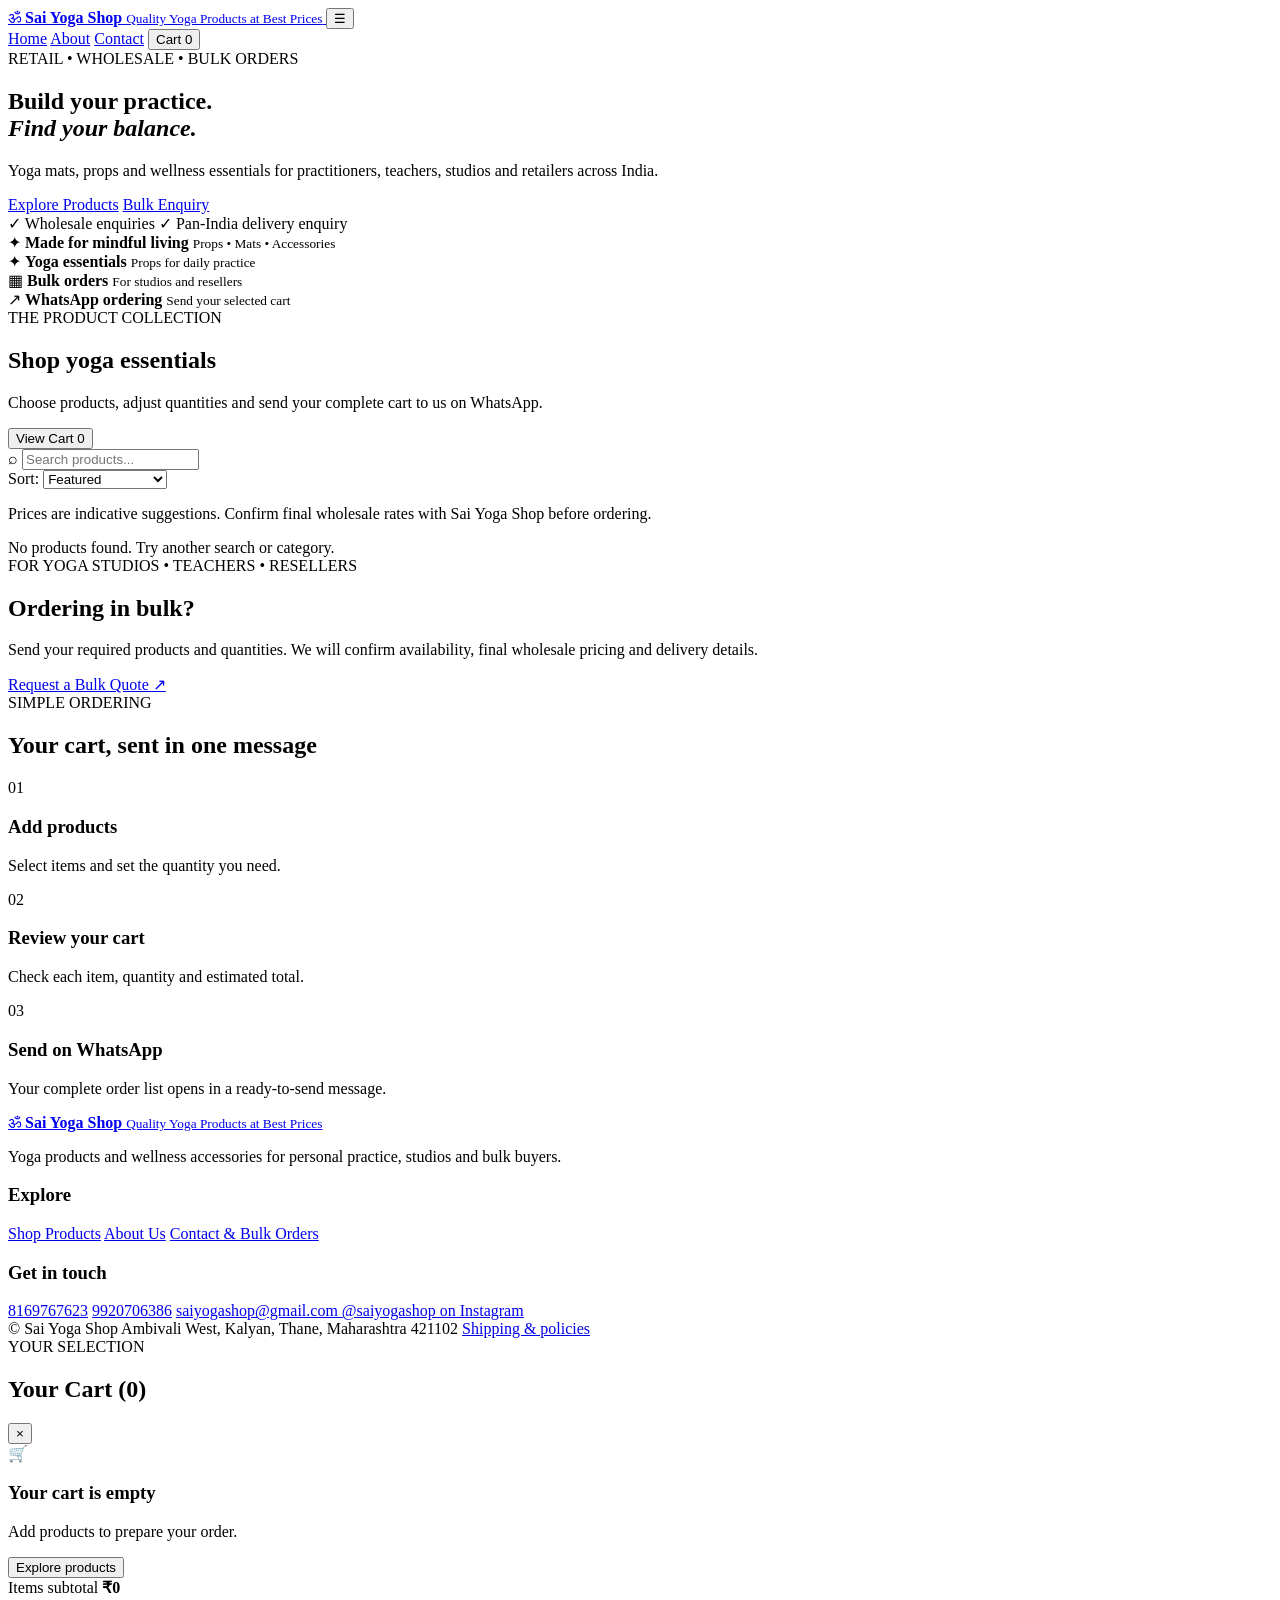
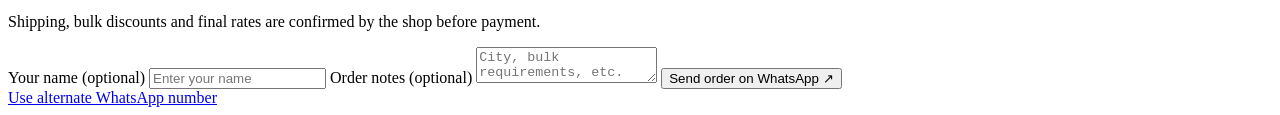
==== commit 6a9dd53e: "Create premium Sai Yoga Shop homepage" ====
--- a/index.html
+++ b/index.html
@@ -4,448 +4,312 @@
 <head>
   <meta charset="UTF-8">
   <meta name="viewport" content="width=device-width, initial-scale=1.0">
-  <meta name="theme-color" content="#0d493b">
-  <meta name="description" content="Shop yoga and wellness products at Sai Yoga Shop. Contact us on WhatsApp for product details and orders.">
-  <title>Sai Yoga Shop | Yoga & Wellness Products</title>
+  <meta name="theme-color" content="#174b3e">
+  <meta name="description" content="Shop yoga mats, yoga props, meditation accessories and wholesale yoga products from Sai Yoga Shop.">
+  <meta name="keywords" content="Sai Yoga Shop, yoga products wholesale, yoga mats, yoga props, bulk yoga products India">
+  <title>Sai Yoga Shop | Yoga Products & Wholesale</title>
   <link rel="canonical" href="https://saiyogashop.com/">
   <link rel="stylesheet" href="style.css">
 </head>
+
 <body>
 
-<header class="site-header" id="home">
-  <div class="container header-inner">
-    <a class="logo" href="#home">SAI <span>YOGA SHOP</span></a>
-
-    <nav class="main-nav" aria-label="Main navigation">
-      <a href="#home">Home</a>
-      <a href="#about">About</a>
-      <a href="#categories">Categories</a>
-      <a href="#shop">Shop</a>
-      <a href="#wholesale">Wholesale</a>
-      <a href="#contact">Contact</a>
-    </nav>
-
-    <a class="btn btn-whatsapp"
-       href="https://wa.me/918169767623"
-       target="_blank" rel="noopener">
-      WhatsApp Us
-    </a>
-  </div>
+<header class="site-header">
+  <a class="brand" href="index.html" aria-label="Sai Yoga Shop Home">
+    <span class="brand-mark">ॐ</span>
+    <span>
+      <strong>Sai Yoga Shop</strong>
+      <small>Quality Yoga Products at Best Prices</small>
+    </span>
+  </a>
+
+  <button class="menu-toggle" id="menuToggle"
+    aria-label="Toggle navigation" aria-expanded="false">☰</button>
+
+  <nav class="main-nav" id="mainNav">
+    <a class="active" href="index.html">Home</a>
+    <a href="about.html">About</a>
+    <a href="contact.html">Contact</a>
+    <button class="nav-cart" id="openCartNav" type="button">
+      Cart <span id="navCartCount">0</span>
+    </button>
+  </nav>
 </header>
 
 <main>
-  <section class="hero-section">
-    <div class="container hero-content">
-      <p class="eyebrow">WELCOME TO SAI YOGA SHOP</p>
-      <h1>Your Everyday Yoga & Wellness Store</h1>
+
+  <section class="hero">
+    <div class="hero-copy">
+      <span class="eyebrow">RETAIL • WHOLESALE • BULK ORDERS</span>
+      <h1>Build your practice.<br><em>Find your balance.</em></h1>
+
       <p>
-        Explore our product collection and contact us directly
-        for product details, availability and orders.
+        Yoga mats, props and wellness essentials for practitioners,
+        teachers, studios and retailers across India.
       </p>
+
       <div class="hero-actions">
         <a class="btn btn-primary" href="#shop">Explore Products</a>
-        <a class="btn btn-whatsapp"
-           href="https://wa.me/918169767623"
-           target="_blank" rel="noopener">Chat on WhatsApp</a>
+        <a class="btn btn-light" href="contact.html">Bulk Enquiry</a>
+      </div>
+
+      <div class="hero-trust">
+        <span>✓ Wholesale enquiries</span>
+        <span>✓ Pan-India delivery enquiry</span>
+      </div>
+    </div>
+
+    <div class="hero-art" aria-label="Yoga inspired artwork">
+      <div class="sun"></div>
+      <div class="hero-circle">
+        <div class="leaf leaf-one"></div>
+        <div class="leaf leaf-two"></div>
+        <div class="mat-roll"></div>
+      </div>
+
+      <div class="hero-note">
+        <span class="note-icon">✦</span>
+        <span>
+          <b>Made for mindful living</b>
+          <small>Props • Mats • Accessories</small>
+        </span>
       </div>
     </div>
   </section>
 
-  <section class="section" id="about">
-    <div class="container">
-      <p class="eyebrow">ABOUT US</p>
-      <h2>Welcome to Sai Yoga Shop</h2>
+  <section class="benefits">
+    <div>
+      <span class="benefit-icon">✦</span>
+      <span>
+        <b>Yoga essentials</b>
+        <small>Props for daily practice</small>
+      </span>
+    </div>
+
+    <div>
+      <span class="benefit-icon">▦</span>
+      <span>
+        <b>Bulk orders</b>
+        <small>For studios and resellers</small>
+      </span>
+    </div>
+
+    <div>
+      <span class="benefit-icon">↗</span>
+      <span>
+        <b>WhatsApp ordering</b>
+        <small>Send your selected cart</small>
+      </span>
+    </div>
+  </section>
+
+  <section class="shop-section section-wrap" id="shop">
+    <div class="section-heading">
+      <div>
+        <span class="eyebrow">THE PRODUCT COLLECTION</span>
+        <h2>Shop yoga essentials</h2>
+        <p>
+          Choose products, adjust quantities and send your complete
+          cart to us on WhatsApp.
+        </p>
+      </div>
+
+      <button class="btn btn-outline" id="openCartTop" type="button">
+        View Cart <span id="topCartCount">0</span>
+      </button>
+    </div>
+
+    <div class="shop-tools">
+      <label class="search-box">
+        <span>⌕</span>
+        <input type="search" id="productSearch"
+          placeholder="Search products..." aria-label="Search products">
+      </label>
+
+      <div class="category-pills" id="categoryFilters"
+        aria-label="Filter products"></div>
+
+      <label class="sort-select">
+        <span>Sort:</span>
+        <select id="sortProducts">
+          <option value="default">Featured</option>
+          <option value="low">Price: low to high</option>
+          <option value="high">Price: high to low</option>
+          <option value="az">Name: A–Z</option>
+        </select>
+      </label>
+    </div>
+
+    <p class="price-note">
+      Prices are indicative suggestions. Confirm final wholesale rates
+      with Sai Yoga Shop before ordering.
+    </p>
+
+    <div class="product-grid" id="productGrid" aria-live="polite"></div>
+
+    <div class="no-results hidden" id="noResults">
+      No products found. Try another search or category.
+    </div>
+  </section>
+
+  <section class="bulk-banner">
+    <div>
+      <span class="eyebrow">FOR YOGA STUDIOS • TEACHERS • RESELLERS</span>
+      <h2>Ordering in bulk?</h2>
       <p>
-        Sai Yoga Shop helps customers explore yoga and wellness
-        products in one convenient place. Contact our team to ask
-        about product details, stock and ordering.
+        Send your required products and quantities. We will confirm
+        availability, final wholesale pricing and delivery details.
       </p>
     </div>
+
+    <a class="btn btn-light" href="contact.html">
+      Request a Bulk Quote ↗
+    </a>
+      </section>
+      
+  <section class="how-section section-wrap">
+    <div class="section-heading centered">
+      <div>
+        <span class="eyebrow">SIMPLE ORDERING</span>
+        <h2>Your cart, sent in one message</h2>
+      </div>
+    </div>
+
+    <div class="steps-grid">
+      <article>
+        <span>01</span>
+        <h3>Add products</h3>
+        <p>Select items and set the quantity you need.</p>
+      </article>
+
+      <article>
+        <span>02</span>
+        <h3>Review your cart</h3>
+        <p>Check each item, quantity and estimated total.</p>
+      </article>
+
+      <article>
+        <span>03</span>
+        <h3>Send on WhatsApp</h3>
+        <p>Your complete order list opens in a ready-to-send message.</p>
+      </article>
+    </div>
   </section>
 
-  <section class="section" id="categories">
-    <div class="container">
-      <p class="eyebrow">EXPLORE OUR STORE</p>
-      <h2>Shop by Category</h2>
-      <p>Choose a category to explore the available products.</p>
-
-      <div class="category-grid" id="categoryFilters">
-        <a class="category-card" href="#shop">All Products</a>
-        <a class="category-card" href="#shop">Yoga Products</a>
-        <a class="category-card" href="#shop">Wellness Products</a>
-        <a class="category-card" href="#shop">Accessories</a>
-      </div>
-    </div>
-  </section>
-
-  <section class="section shop-section" id="shop">
-    <div class="container">
-      <p class="eyebrow">OUR COLLECTION</p>
-      <h2>Shop All Products</h2>
-      <p>Browse our product images and contact us to confirm prices.</p>
-
-      <div class="shop-toolbar">
-        <input
-          type="search"
-          id="productSearch"
-          placeholder="Search products..."
-          aria-label="Search products">
-
-        <select id="productSort" aria-label="Sort products">
-          <option value="default">Default order</option>
-          <option value="name">Name: A to Z</option>
-        </select>
-      </div>
-
-      <div class="product-grid" id="allProducts">
-
-        <article class="product-card">
-          <img src="images/products/product-01.jpg" alt="Sai Yoga Shop product 01" loading="lazy">
-          <div class="product-info">
-            <h3>Product 01</h3>
-            <p>Contact us for price and availability.</p>
-            <a class="btn btn-primary" href="https://wa.me/918169767623?text=Hi%20Sai%20Yoga%20Shop%2C%20I%20am%20interested%20in%20Product%2001." target="_blank" rel="noopener">Enquire on WhatsApp</a>
-          </div>
-        </article>
-
-        <article class="product-card">
-          <img src="images/products/product-02.jpg" alt="Sai Yoga Shop product 02" loading="lazy">
-          <div class="product-info">
-            <h3>Product 02</h3>
-            <p>Contact us for price and availability.</p>
-            <a class="btn btn-primary" href="https://wa.me/918169767623?text=Hi%20Sai%20Yoga%20Shop%2C%20I%20am%20interested%20in%20Product%2002." target="_blank" rel="noopener">Enquire on WhatsApp</a>
-          </div>
-        </article>
-
-        <article class="product-card">
-          <img src="images/products/product-03.jpg" alt="Sai Yoga Shop product 03" loading="lazy">
-          <div class="product-info">
-            <h3>Product 03</h3>
-            <p>Contact us for price and availability.</p>
-            <a class="btn btn-primary" href="https://wa.me/918169767623?text=Hi%20Sai%20Yoga%20Shop%2C%20I%20am%20interested%20in%20Product%2003." target="_blank" rel="noopener">Enquire on WhatsApp</a>
-          </div>
-        </article>
-
-        <article class="product-card">
-          <img src="images/products/product-04.jpg" alt="Sai Yoga Shop product 04" loading="lazy">
-          <div class="product-info">
-            <h3>Product 04</h3>
-            <p>Contact us for price and availability.</p>
-            <a class="btn btn-primary" href="https://wa.me/918169767623?text=Hi%20Sai%20Yoga%20Shop%2C%20I%20am%20interested%20in%20Product%2004." target="_blank" rel="noopener">Enquire on WhatsApp</a>
-          </div>
-        </article>
-
-        <article class="product-card">
-          <img src="images/products/product-05.jpg" alt="Sai Yoga Shop product 05" loading="lazy">
-          <div class="product-info">
-            <h3>Product 05</h3>
-            <p>Contact us for price and availability.</p>
-            <a class="btn btn-primary" href="https://wa.me/918169767623?text=Hi%20Sai%20Yoga%20Shop%2C%20I%20am%20interested%20in%20Product%2005." target="_blank" rel="noopener">Enquire on WhatsApp</a>
-          </div>
-        </article>
-
-        <article class="product-card">
-          <img src="images/products/product-06.jpg" alt="Sai Yoga Shop product 06" loading="lazy">
-          <div class="product-info">
-            <h3>Product 06</h3>
-            <p>Contact us for price and availability.</p>
-            <a class="btn btn-primary" href="https://wa.me/918169767623?text=Hi%20Sai%20Yoga%20Shop%2C%20I%20am%20interested%20in%20Product%2006." target="_blank" rel="noopener">Enquire on WhatsApp</a>
-          </div>
-        </article>
-
-        <article class="product-card">
-          <img src="images/products/product-07.jpg" alt="Sai Yoga Shop product 07" loading="lazy">
-          <div class="product-info">
-            <h3>Product 07</h3>
-            <p>Contact us for price and availability.</p>
-            <a class="btn btn-primary" href="https://wa.me/918169767623?text=Hi%20Sai%20Yoga%20Shop%2C%20I%20am%20interested%20in%20Product%2007." target="_blank" rel="noopener">Enquire on WhatsApp</a>
-          </div>
-        </article>
-
-        <article class="product-card">
-          <img src="images/products/product-08.jpg" alt="Sai Yoga Shop product 08" loading="lazy">
-          <div class="product-info">
-            <h3>Product 08</h3>
-            <p>Contact us for price and availability.</p>
-            <a class="btn btn-primary" href="https://wa.me/918169767623?text=Hi%20Sai%20Yoga%20Shop%2C%20I%20am%20interested%20in%20Product%2008." target="_blank" rel="noopener">Enquire on WhatsApp</a>
-          </div>
-        </article>
-
-        <article class="product-card">
-          <img src="images/products/product-09.jpg" alt="Sai Yoga Shop product 09" loading="lazy">
-          <div class="product-info">
-            <h3>Product 09</h3>
-            <p>Contact us for price and availability.</p>
-            <a class="btn btn-primary" href="https://wa.me/918169767623?text=Hi%20Sai%20Yoga%20Shop%2C%20I%20am%20interested%20in%20Product%2009." target="_blank" rel="noopener">Enquire on WhatsApp</a>
-          </div>
-        </article>
-
-        <article class="product-card">
-          <img src="images/products/product-10.jpg" alt="Sai Yoga Shop product 10" loading="lazy">
-          <div class="product-info">
-            <h3>Product 10</h3>
-            <p>Contact us for price and availability.</p>
-            <a class="btn btn-primary" href="https://wa.me/918169767623?text=Hi%20Sai%20Yoga%20Shop%2C%20I%20am%20interested%20in%20Product%2010." target="_blank" rel="noopener">Enquire on WhatsApp</a>
-          </div>
-        </article>
-
-        <article class="product-card">
-          <img src="images/products/product-11.jpg" alt="Sai Yoga Shop product 11" loading="lazy">
-          <div class="product-info">
-            <h3>Product 11</h3>
-            <p>Contact us for price and availability.</p>
-            <a class="btn btn-primary" href="https://wa.me/918169767623?text=Hi%20Sai%20Yoga%20Shop%2C%20I%20am%20interested%20in%20Product%2011." target="_blank" rel="noopener">Enquire on WhatsApp</a>
-          </div>
-        </article>
-
-        <article class="product-card">
-          <img src="images/products/product-12.jpg" alt="Sai Yoga Shop product 12" loading="lazy">
-          <div class="product-info">
-            <h3>Product 12</h3>
-            <p>Contact us for price and availability.</p>
-            <a class="btn btn-primary" href="https://wa.me/918169767623?text=Hi%20Sai%20Yoga%20Shop%2C%20I%20am%20interested%20in%20Product%2012." target="_blank" rel="noopener">Enquire on WhatsApp</a>
-          </div>
-        </article>
-
-        <article class="product-card">
-          <img src="images/products/product-13.jpg" alt="Sai Yoga Shop product 13" loading="lazy">
-          <div class="product-info">
-            <h3>Product 13</h3>
-            <p>Contact us for price and availability.</p>
-            <a class="btn btn-primary" href="https://wa.me/918169767623?text=Hi%20Sai%20Yoga%20Shop%2C%20I%20am%20interested%20in%20Product%2013." target="_blank" rel="noopener">Enquire on WhatsApp</a>
-          </div>
-        </article>
-
-        <article class="product-card">
-          <img src="images/products/product-14.jpg" alt="Sai Yoga Shop product 14" loading="lazy">
-          <div class="product-info">
-            <h3>Product 14</h3>
-            <p>Contact us for price and availability.</p>
-            <a class="btn btn-primary" href="https://wa.me/918169767623?text=Hi%20Sai%20Yoga%20Shop%2C%20I%20am%20interested%20in%20Product%2014." target="_blank" rel="noopener">Enquire on WhatsApp</a>
-          </div>
-        </article>
-
-        <article class="product-card">
-          <img src="images/products/product-15.jpg" alt="Sai Yoga Shop product 15" loading="lazy">
-          <div class="product-info">
-            <h3>Product 15</h3>
-            <p>Contact us for price and availability.</p>
-            <a class="btn btn-primary" href="https://wa.me/918169767623?text=Hi%20Sai%20Yoga%20Shop%2C%20I%20am%20interested%20in%20Product%2015." target="_blank" rel="noopener">Enquire on WhatsApp</a>
-          </div>
-        </article>
-
-        <article class="product-card">
-          <img src="images/products/product-16.jpg" alt="Sai Yoga Shop product 16" loading="lazy">
-          <div class="product-info">
-            <h3>Product 16</h3>
-            <p>Contact us for price and availability.</p>
-            <a class="btn btn-primary" href="https://wa.me/918169767623?text=Hi%20Sai%20Yoga%20Shop%2C%20I%20am%20interested%20in%20Product%2016." target="_blank" rel="noopener">Enquire on WhatsApp</a>
-          </div>
-  </article>
-
-        <article class="product-card">
-          <img src="images/products/product-17.jpg" alt="Sai Yoga Shop product 17" loading="lazy">
-          <div class="product-info">
-            <h3>Product 17</h3>
-            <p>Contact us for price and availability.</p>
-            <a class="btn btn-primary" href="https://wa.me/918169767623?text=Hi%20Sai%20Yoga%20Shop%2C%20I%20am%20interested%20in%20Product%2017." target="_blank" rel="noopener">Enquire on WhatsApp</a>
-          </div>
-        </article>
-
-        <article class="product-card">
-          <img src="images/products/product-18.jpg" alt="Sai Yoga Shop product 18" loading="lazy">
-          <div class="product-info">
-            <h3>Product 18</h3>
-            <p>Contact us for price and availability.</p>
-            <a class="btn btn-primary" href="https://wa.me/918169767623?text=Hi%20Sai%20Yoga%20Shop%2C%20I%20am%20interested%20in%20Product%2018." target="_blank" rel="noopener">Enquire on WhatsApp</a>
-          </div>
-        </article>
-
-        <article class="product-card">
-          <img src="images/products/product-19.jpg" alt="Sai Yoga Shop product 19" loading="lazy">
-          <div class="product-info">
-            <h3>Product 19</h3>
-            <p>Contact us for price and availability.</p>
-            <a class="btn btn-primary" href="https://wa.me/918169767623?text=Hi%20Sai%20Yoga%20Shop%2C%20I%20am%20interested%20in%20Product%2019." target="_blank" rel="noopener">Enquire on WhatsApp</a>
-          </div>
-        </article>
-
-        <article class="product-card">
-          <img src="images/products/product-20.jpg" alt="Sai Yoga Shop product 20" loading="lazy">
-          <div class="product-info">
-            <h3>Product 20</h3>
-            <p>Contact us for price and availability.</p>
-            <a class="btn btn-primary" href="https://wa.me/918169767623?text=Hi%20Sai%20Yoga%20Shop%2C%20I%20am%20interested%20in%20Product%2020." target="_blank" rel="noopener">Enquire on WhatsApp</a>
-          </div>
-        </article>
-
-        <article class="product-card">
-          <img src="images/products/product-21.jpg" alt="Sai Yoga Shop product 21" loading="lazy">
-          <div class="product-info">
-            <h3>Product 21</h3>
-            <p>Contact us for price and availability.</p>
-            <a class="btn btn-primary" href="https://wa.me/918169767623?text=Hi%20Sai%20Yoga%20Shop%2C%20I%20am%20interested%20in%20Product%2021." target="_blank" rel="noopener">Enquire on WhatsApp</a>
-          </div>
-        </article>
-
-        <article class="product-card">
-          <img src="images/products/product-22.jpg" alt="Sai Yoga Shop product 22" loading="lazy">
-          <div class="product-info">
-            <h3>Product 22</h3>
-            <p>Contact us for price and availability.</p>
-            <a class="btn btn-primary" href="https://wa.me/918169767623?text=Hi%20Sai%20Yoga%20Shop%2C%20I%20am%20interested%20in%20Product%2022." target="_blank" rel="noopener">Enquire on WhatsApp</a>
-          </div>
-        </article>
-
-        <article class="product-card">
-          <img src="images/products/product-23.jpg" alt="Sai Yoga Shop product 23" loading="lazy">
-          <div class="product-info">
-            <h3>Product 23</h3>
-            <p>Contact us for price and availability.</p>
-            <a class="btn btn-primary" href="https://wa.me/918169767623?text=Hi%20Sai%20Yoga%20Shop%2C%20I%20am%20interested%20in%20Product%2023." target="_blank" rel="noopener">Enquire on WhatsApp</a>
-          </div>
-        </article>
-
-        <article class="product-card">
-          <img src="images/products/product-24.jpg" alt="Sai Yoga Shop product 24" loading="lazy">
-          <div class="product-info">
-            <h3>Product 24</h3>
-            <p>Contact us for price and availability.</p>
-            <a class="btn btn-primary" href="https://wa.me/918169767623?text=Hi%20Sai%20Yoga%20Shop%2C%20I%20am%20interested%20in%20Product%2024." target="_blank" rel="noopener">Enquire on WhatsApp</a>
-          </div>
-        </article>
-
-        <article class="product-card">
-          <img src="images/products/product-25.jpg" alt="Sai Yoga Shop product 25" loading="lazy">
-          <div class="product-info">
-            <h3>Product 25</h3>
-            <p>Contact us for price and availability.</p>
-            <a class="btn btn-primary" href="https://wa.me/918169767623?text=Hi%20Sai%20Yoga%20Shop%2C%20I%20am%20interested%20in%20Product%2025." target="_blank" rel="noopener">Enquire on WhatsApp</a>
-          </div>
-        </article>
-
-        <article class="product-card">
-          <img src="images/products/product-26.jpg" alt="Sai Yoga Shop product 26" loading="lazy">
-          <div class="product-info">
-            <h3>Product 26</h3>
-            <p>Contact us for price and availability.</p>
-            <a class="btn btn-primary" href="https://wa.me/918169767623?text=Hi%20Sai%20Yoga%20Shop%2C%20I%20am%20interested%20in%20Product%2026." target="_blank" rel="noopener">Enquire on WhatsApp</a>
-          </div>
-        </article>
-
-        <article class="product-card">
-          <img src="images/products/product-27.jpg" alt="Sai Yoga Shop product 27" loading="lazy">
-          <div class="product-info">
-            <h3>Product 27</h3>
-            <p>Contact us for price and availability.</p>
-            <a class="btn btn-primary" href="https://wa.me/918169767623?text=Hi%20Sai%20Yoga%20Shop%2C%20I%20am%20interested%20in%20Product%2027." target="_blank" rel="noopener">Enquire on WhatsApp</a>
-          </div>
-        </article>
-
-        <article class="product-card">
-          <img src="images/products/product-28.jpg" alt="Sai Yoga Shop product 28" loading="lazy">
-          <div class="product-info">
-            <h3>Product 28</h3>
-            <p>Contact us for price and availability.</p>
-            <a class="btn btn-primary" href="https://wa.me/918169767623?text=Hi%20Sai%20Yoga%20Shop%2C%20I%20am%20interested%20in%20Product%2028." target="_blank" rel="noopener">Enquire on WhatsApp</a>
-          </div>
-        </article>
-
-        <article class="product-card">
-          <img src="images/products/product-29.jpg" alt="Sai Yoga Shop product 29" loading="lazy">
-          <div class="product-info">
-            <h3>Product 29</h3>
-            <p>Contact us for price and availability.</p>
-            <a class="btn btn-primary" href="https://wa.me/918169767623?text=Hi%20Sai%20Yoga%20Shop%2C%20I%20am%20interested%20in%20Product%2029." target="_blank" rel="noopener">Enquire on WhatsApp</a>
-          </div>
-        </article>
-
-        <article class="product-card">
-          <img src="images/products/product-30.jpg" alt="Sai Yoga Shop product 30" loading="lazy">
-          <div class="product-info">
-            <h3>Product 30</h3>
-            <p>Contact us for price and availability.</p>
-            <a class="btn btn-primary" href="https://wa.me/918169767623?text=Hi%20Sai%20Yoga%20Shop%2C%20I%20am%20interested%20in%20Product%2030." target="_blank" rel="noopener">Enquire on WhatsApp</a>
-          </div>
-        </article>
-
-        <article class="product-card">
-          <img src="images/products/product-31.jpg" alt="Sai Yoga Shop product 31" loading="lazy">
-          <div class="product-info">
-            <h3>Product 31</h3>
-            <p>Contact us for price and availability.</p>
-            <a class="btn btn-primary" href="https://wa.me/918169767623?text=Hi%20Sai%20Yoga%20Shop%2C%20I%20am%20interested%20in%20Product%2031." target="_blank" rel="noopener">Enquire on WhatsApp</a>
-          </div>
-        </article>
-
-        <article class="product-card">
-          <img src="images/products/product-32.jpg" alt="Sai Yoga Shop product 32" loading="lazy">
-          <div class="product-info">
-            <h3>Product 32</h3>
-            <p>Contact us for price and availability.</p>
-            <a class="btn btn-primary" href="https://wa.me/918169767623?text=Hi%20Sai%20Yoga%20Shop%2C%20I%20am%20interested%20in%20Product%2032." target="_blank" rel="noopener">Enquire on WhatsApp</a>
-          </div>
-        </article>
-
-      </div>
-    </div>
-  </section>
-
-  <section class="section" id="wholesale">
-    <div class="container">
-      <p class="eyebrow">BULK ORDERS</p>
-      <h2>Wholesale Enquiries</h2>
-      <p>Contact the owner directly for bulk orders and wholesale details.</p>
-      <a class="btn btn-whatsapp"
-         href="https://wa.me/918169767623?text=Hi%20Sai%20Yoga%20Shop%2C%20I%20want%20to%20enquire%20about%20wholesale%20orders."
-         target="_blank" rel="noopener">Enquire for Wholesale</a>
-    </div>
-  </section>
-
-  <section class="section" id="contact">
-    <div class="container">
-      <p class="eyebrow">GET IN TOUCH</p>
-      <h2>Contact Sai Yoga Shop</h2>
-      <p>For product details, availability and orders, contact the owner.</p>
-
-      <div class="contact-grid">
-        <div class="contact-card">
-          <h3>WhatsApp</h3>
-          <p>81697 67623</p>
-          <a class="btn btn-primary"
-             href="https://wa.me/918169767623"
-             target="_blank" rel="noopener">Message Owner</a>
-        </div>
-
-        <div class="contact-card">
-          <h3>Call Us</h3>
-          <p>81697 67623</p>
-          <a class="btn btn-primary" href="tel:+918169767623">Call Owner</a>
-        </div>
-      </div>
-    </div>
-  </section>
 </main>
 
 <footer class="site-footer">
-  <div class="container">
-    <a class="logo" href="#home">SAI <span>YOGA SHOP</span></a>
-    <p>Yoga & wellness products.</p>
-    <p>WhatsApp: <a href="https://wa.me/918169767623" target="_blank" rel="noopener">+91 81697 67623</a></p>
-    <p class="copyright">© <span id="currentYear">2026</span> Sai Yoga Shop. All rights reserved.</p>
+  <div class="footer-main">
+
+    <div class="footer-brand">
+      <a class="brand brand-light" href="index.html">
+        <span class="brand-mark">ॐ</span>
+        <span>
+          <strong>Sai Yoga Shop</strong>
+          <small>Quality Yoga Products at Best Prices</small>
+        </span>
+      </a>
+
+      <p>
+        Yoga products and wellness accessories for personal practice,
+        studios and bulk buyers.
+      </p>
+    </div>
+
+    <div>
+      <h3>Explore</h3>
+      <a href="index.html#shop">Shop Products</a>
+      <a href="about.html">About Us</a>
+      <a href="contact.html">Contact & Bulk Orders</a>
+    </div>
+
+    <div>
+      <h3>Get in touch</h3>
+      <a href="tel:+918169767623">8169767623</a>
+      <a href="tel:+919920706386">9920706386</a>
+      <a href="mailto:saiyogashop@gmail.com">
+        saiyogashop@gmail.com
+      </a>
+      <a href="https://www.instagram.com/saiyogashop/"
+         target="_blank" rel="noopener">
+        @saiyogashop on Instagram
+      </a>
+    </div>
+
+  </div>
+
+  <div class="footer-bottom">
+    <span>© <span id="year"></span> Sai Yoga Shop</span>
+    <span>Ambivali West, Kalyan, Thane, Maharashtra 421102</span>
+    <a href="contact.html#policies">Shipping & policies</a>
   </div>
 </footer>
 
-<a class="floating-whatsapp"
-   href="https://wa.me/918169767623"
-   target="_blank" rel="noopener"
-   aria-label="Contact Sai Yoga Shop on WhatsApp">WhatsApp</a>
-
-<script>
-  document.getElementById("currentYear").textContent = new Date().getFullYear();
-</script>
+<div class="cart-overlay" id="cartOverlay"></div>
+
+<aside class="cart-drawer" id="cartDrawer"
+  aria-label="Shopping cart" aria-hidden="true">
+
+  <div class="cart-header">
+    <div>
+      <span class="eyebrow">YOUR SELECTION</span>
+      <h2>Your Cart <span id="drawerCartCount">(0)</span></h2>
+    </div>
+
+    <button class="icon-button" id="closeCart"
+      aria-label="Close cart">×</button>
+  </div>
+
+  <div class="cart-items" id="cartItems"></div>
+
+  <div class="cart-empty" id="cartEmpty">
+    <span>🛒</span>
+    <h3>Your cart is empty</h3>
+    <p>Add products to prepare your order.</p>
+    <button class="btn btn-primary" id="continueShopping">
+      Explore products
+    </button>
+  </div>
+
+  <div class="cart-summary" id="cartSummary">
+    <div class="summary-line">
+      <span>Items subtotal</span>
+      <strong id="cartSubtotal">₹0</strong>
+    </div>
+
+    <p>
+      Shipping, bulk discounts and final rates are confirmed by the shop
+      before payment.
+    </p>
+
+    <label class="field-label" for="customerName">
+      Your name (optional)
+    </label>
+    <input id="customerName" class="field-input"
+      placeholder="Enter your name">
+
+    <label class="field-label" for="orderNotes">
+      Order notes (optional)
+    </label>
+    <textarea id="orderNotes" class="field-input" rows="2"
+      placeholder="City, bulk requirements, etc."></textarea>
+
+    <button class="btn btn-whatsapp full-width" id="checkoutWhatsApp">
+      Send order on WhatsApp ↗
+    </button>
+
+    <div class="secondary-order">
+      <a id="whatsappSecond" href="https://wa.me/919920706386"
+        target="_blank" rel="noopener">
+        Use alternate WhatsApp number
+      </a>
+    </div>
+  </div>
+
+</aside>
+
+<div class="toast" id="toast" role="status" aria-live="polite"></div>
+
 <script src="script.js"></script>
 </body>
-  </html>
-  
-        
+</html>
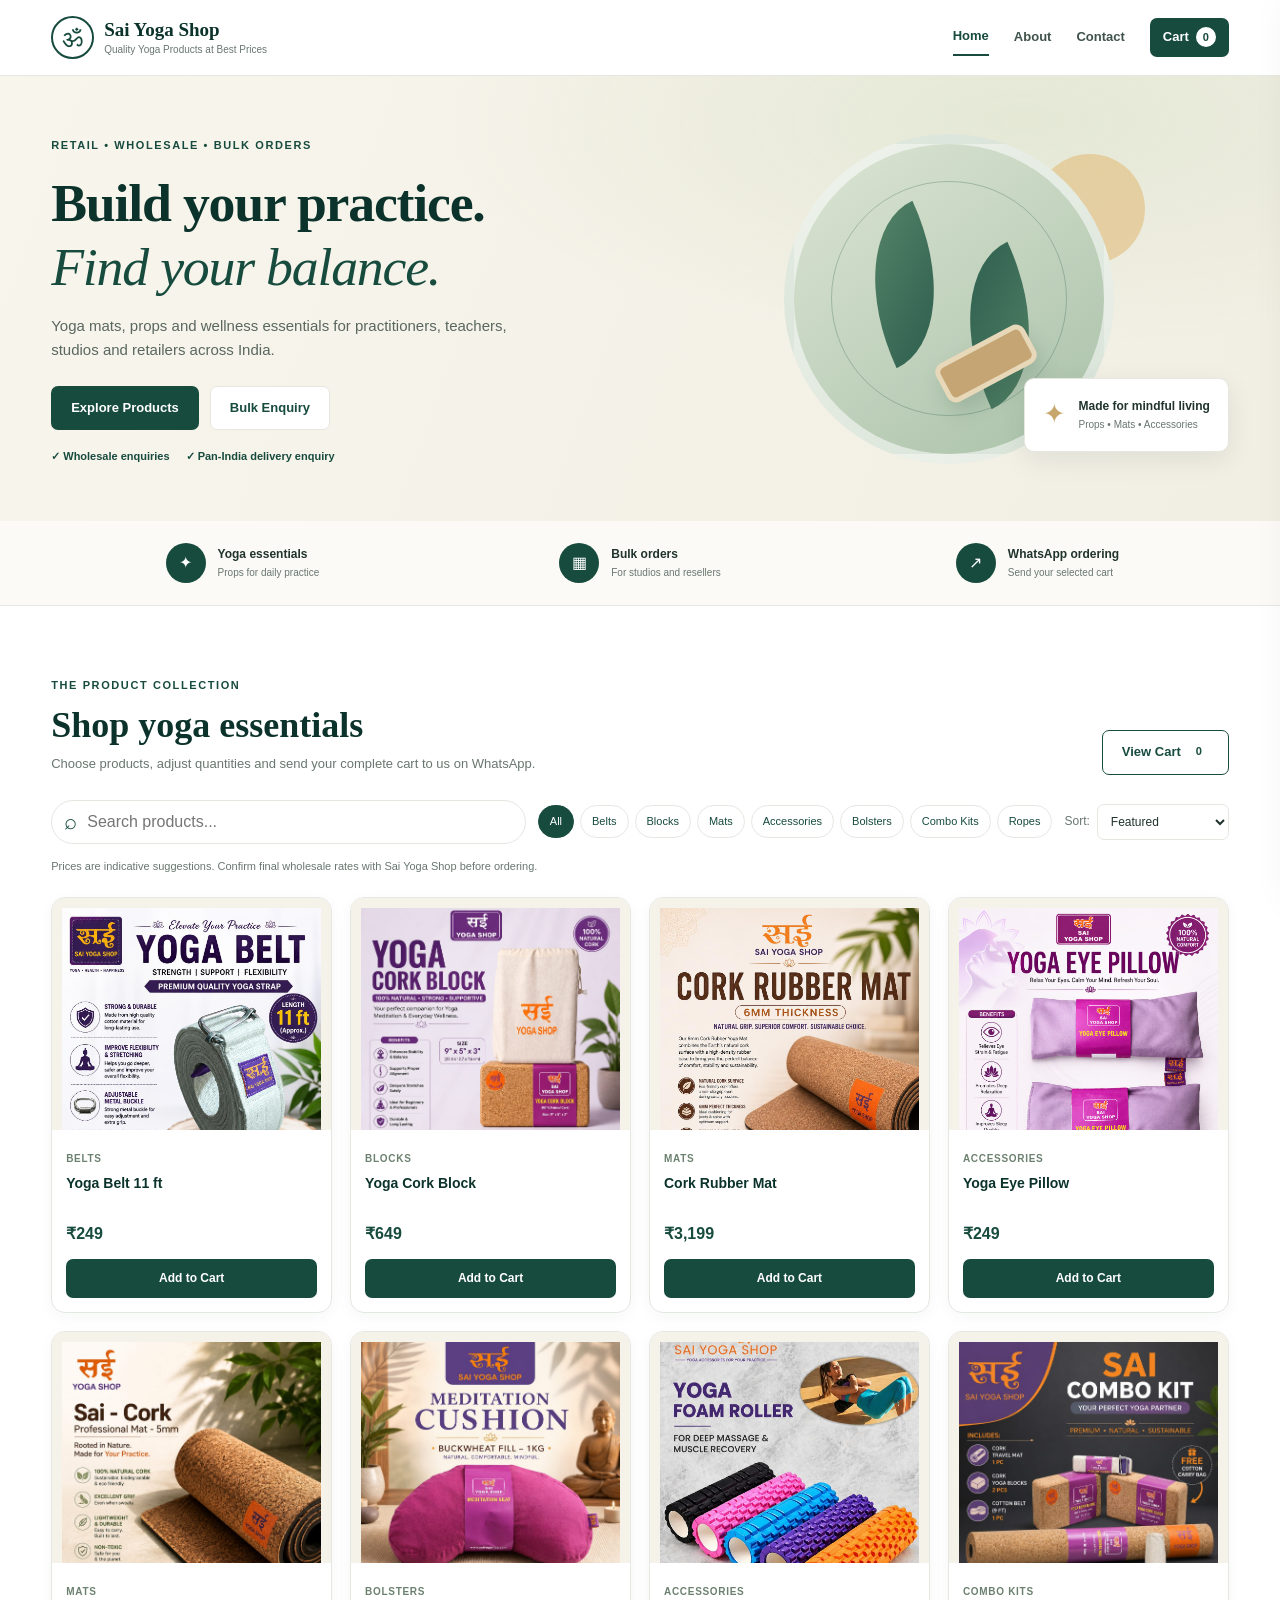
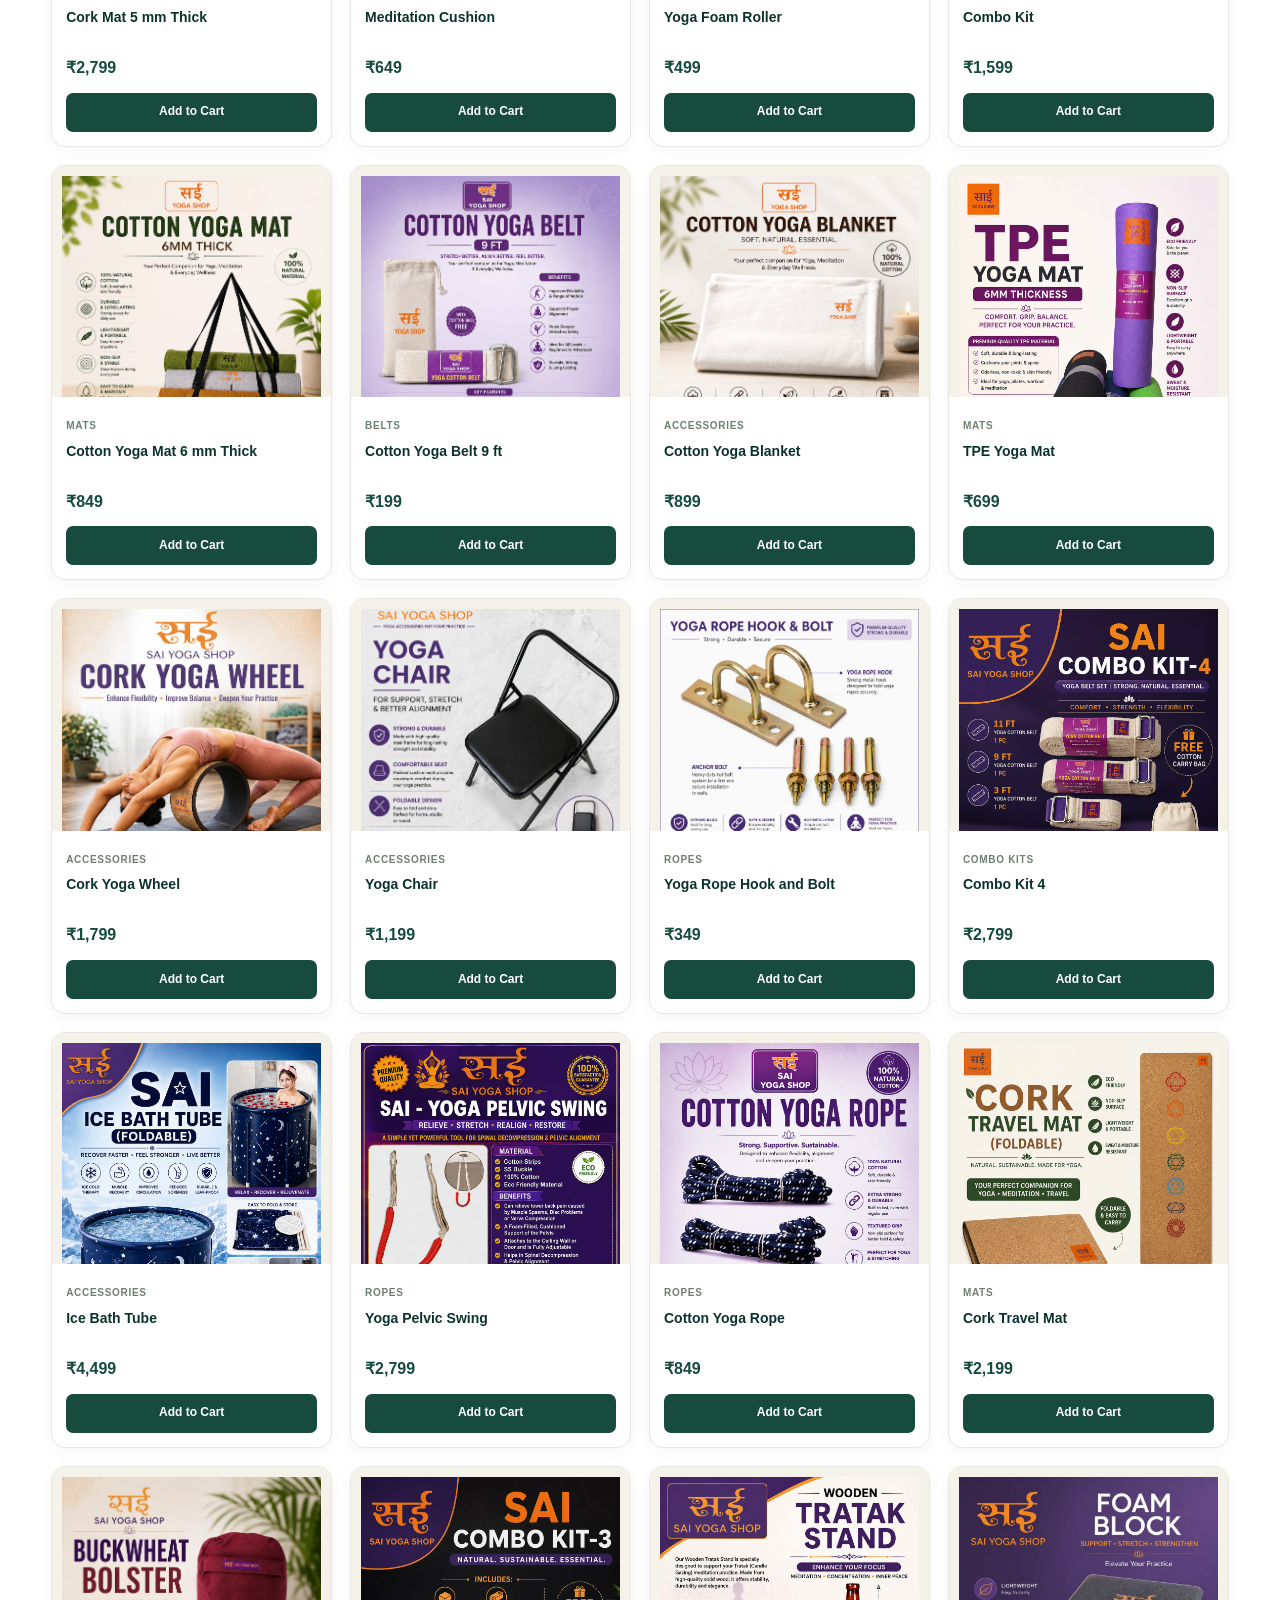
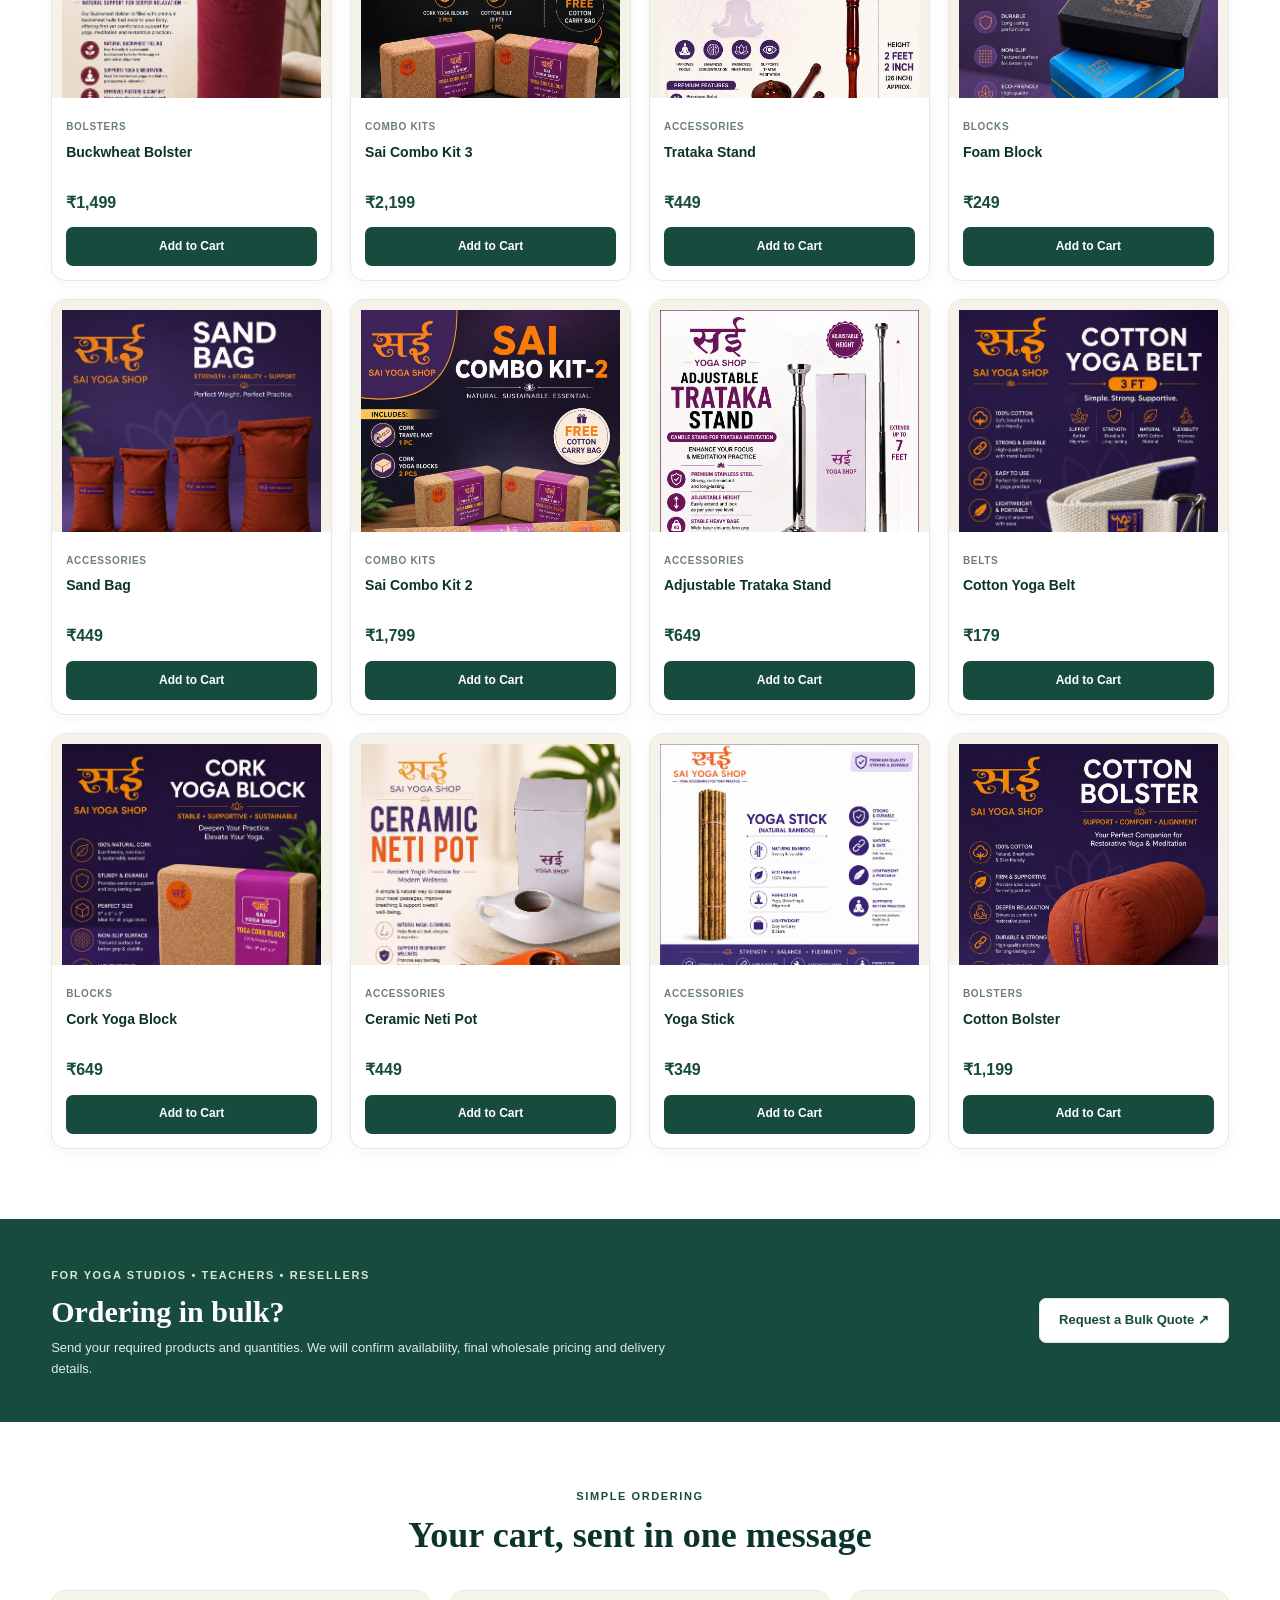
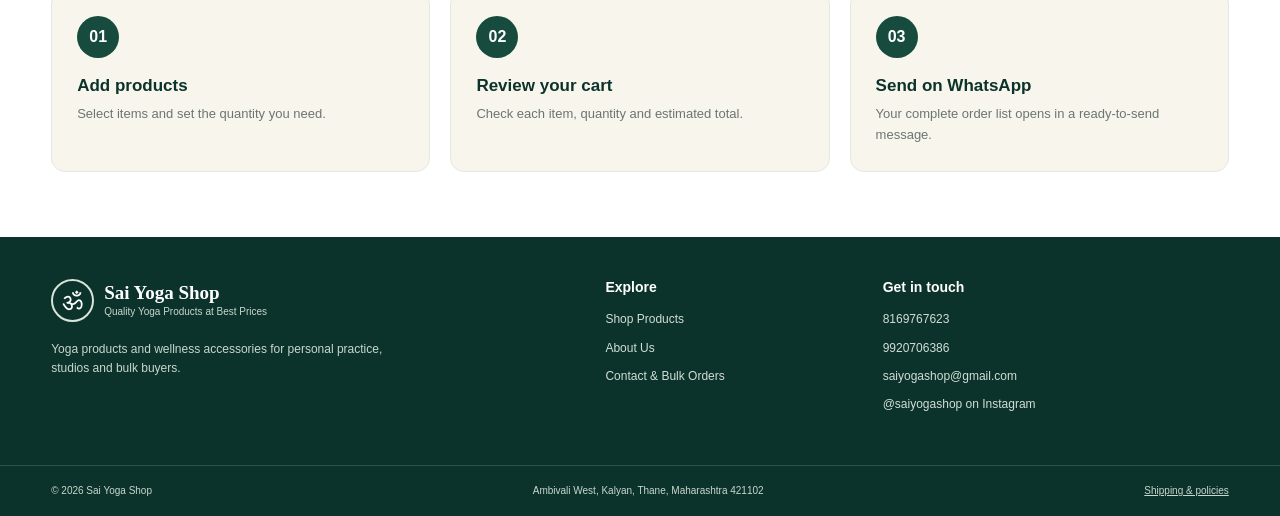
==== commit c439f31d: "Add Google site verification meta tag" ====
--- a/index.html
+++ b/index.html
@@ -2,6 +2,7 @@
 <!DOCTYPE html>
 <html lang="en">
 <head>
+  <meta name="google-site-verification" content="googledb27ae112cde431b.html" />
   <meta charset="UTF-8">
   <meta name="viewport" content="width=device-width, initial-scale=1.0">
   <meta name="theme-color" content="#174b3e">
--- a/style.css
+++ b/style.css
@@ -0,0 +1,1548 @@
+
+/* =========================================
+   SAI YOGA SHOP — PREMIUM WEBSITE
+   Part 1/2 — Base, Header, Hero, Products
+========================================= */
+
+:root {
+  --green: #174b3e;
+  --green-dark: #0c332b;
+  --green-light: #e6efe8;
+  --cream: #f8f5ed;
+  --white: #ffffff;
+  --text: #20332d;
+  --muted: #697770;
+  --border: #e4e8e1;
+  --gold: #c6a66b;
+  --radius: 14px;
+  --shadow: 0 8px 28px rgba(19, 57, 44, 0.08);
+}
+
+* {
+  box-sizing: border-box;
+}
+
+html {
+  scroll-behavior: smooth;
+  scroll-padding-top: 90px;
+}
+
+body {
+  margin: 0;
+  color: var(--text);
+  background: var(--white);
+  font-family: Arial, Helvetica, sans-serif;
+  line-height: 1.6;
+  overflow-x: hidden;
+}
+
+img {
+  display: block;
+  max-width: 100%;
+}
+
+a {
+  color: inherit;
+  text-decoration: none;
+}
+
+button,
+input,
+select,
+textarea {
+  font: inherit;
+}
+
+button {
+  cursor: pointer;
+}
+
+button:focus-visible,
+a:focus-visible,
+input:focus-visible,
+textarea:focus-visible,
+select:focus-visible {
+  outline: 3px solid var(--gold);
+  outline-offset: 3px;
+}
+
+h1,
+h2,
+h3,
+p {
+  margin-top: 0;
+}
+
+h1,
+h2,
+h3 {
+  line-height: 1.2;
+}
+
+h1,
+h2 {
+  font-family: Georgia, "Times New Roman", serif;
+}
+
+.hidden {
+  display: none !important;
+}
+
+.section-wrap {
+  width: min(1180px, 92%);
+  margin-inline: auto;
+}
+
+.eyebrow {
+  display: inline-block;
+  color: var(--green);
+  font-size: 11px;
+  font-weight: 800;
+  letter-spacing: 1.6px;
+  line-height: 1.7;
+}
+
+.btn {
+  display: inline-flex;
+  align-items: center;
+  justify-content: center;
+  gap: 8px;
+  min-height: 44px;
+  padding: 11px 19px;
+  border: 1px solid transparent;
+  border-radius: 7px;
+  font-size: 13px;
+  font-weight: 700;
+  text-align: center;
+  transition: background 0.2s ease;
+}
+
+.btn-primary {
+  color: var(--white);
+  background: var(--green);
+}
+
+.btn-primary:hover {
+  background: var(--green-dark);
+}
+
+.btn-light {
+  color: var(--green);
+  background: var(--white);
+  border-color: var(--border);
+}
+
+.btn-light:hover,
+.btn-outline:hover {
+  background: var(--green-light);
+}
+
+.btn-outline {
+  color: var(--green);
+  background: transparent;
+  border-color: var(--green);
+}
+
+.full-width {
+  width: 100%;
+}
+
+/* HEADER */
+
+.site-header {
+  position: sticky;
+  top: 0;
+  z-index: 100;
+  display: flex;
+  align-items: center;
+  justify-content: space-between;
+  gap: 20px;
+  min-height: 76px;
+  padding: 12px max(4%, calc((100% - 1180px) / 2));
+  background: rgba(255, 255, 255, 0.97);
+  border-bottom: 1px solid var(--border);
+}
+
+.brand {
+  display: inline-flex;
+  align-items: center;
+  gap: 10px;
+  min-width: 0;
+}
+
+.brand-mark {
+  display: grid;
+  place-items: center;
+  width: 43px;
+  height: 43px;
+  flex: 0 0 43px;
+  color: var(--green);
+  border: 2px solid var(--green);
+  border-radius: 50%;
+  font-size: 25px;
+}
+
+.brand strong {
+  display: block;
+  color: var(--green-dark);
+  font-family: Georgia, "Times New Roman", serif;
+  font-size: 19px;
+  line-height: 1.25;
+}
+
+.brand small {
+  display: block;
+  color: var(--muted);
+  font-size: 10px;
+  line-height: 1.5;
+}
+
+.main-nav {
+  display: flex;
+  align-items: center;
+  gap: 25px;
+}
+
+.main-nav > a {
+  padding: 7px 0;
+  color: #40534b;
+  font-size: 13px;
+  font-weight: 700;
+}
+
+.main-nav > a:hover,
+.main-nav > a.active {
+  color: var(--green);
+  border-bottom: 2px solid var(--green);
+}
+
+.nav-cart {
+  display: inline-flex;
+  align-items: center;
+  gap: 7px;
+  padding: 9px 13px;
+  color: var(--white);
+  background: var(--green);
+  border: 0;
+  border-radius: 7px;
+  font-size: 13px;
+  font-weight: 700;
+}
+
+#navCartCount,
+#topCartCount {
+  display: inline-grid;
+  place-items: center;
+  min-width: 20px;
+  min-height: 20px;
+  padding: 0 5px;
+  color: var(--green);
+  background: var(--white);
+  border-radius: 20px;
+  font-size: 11px;
+}
+
+.menu-toggle {
+  display: none;
+  width: 42px;
+  height: 42px;
+  color: var(--green);
+  background: var(--green-light);
+  border: 0;
+  border-radius: 7px;
+  font-size: 23px;
+}
+
+/* HOME HERO */
+
+.hero {
+  position: relative;
+  display: grid;
+  grid-template-columns: 1.05fr 0.95fr;
+  align-items: center;
+  min-height: 440px;
+  padding: 55px max(4%, calc((100% - 1180px) / 2));
+  overflow: hidden;
+  background:
+    radial-gradient(ellipse at 80% 10%, #e4e8d5 0, transparent 40%),
+    linear-gradient(110deg, #f8f5ed 0%, #f1eee3 100%);
+}
+
+.hero-copy {
+  position: relative;
+  z-index: 2;
+  max-width: 560px;
+}
+
+.hero h1 {
+  margin: 14px 0;
+  color: var(--green-dark);
+  font-size: clamp(34px, 4.2vw, 54px);
+  letter-spacing: -1.2px;
+}
+
+.hero h1 em {
+  color: var(--green);
+  font-weight: 400;
+}
+
+.hero-copy > p {
+  max-width: 480px;
+  color: #59675f;
+  font-size: 15px;
+}
+
+.hero-actions {
+  display: flex;
+  flex-wrap: wrap;
+  gap: 11px;
+  margin: 24px 0 18px;
+}
+
+.hero-trust {
+  display: flex;
+  flex-wrap: wrap;
+  gap: 16px;
+  color: var(--green);
+  font-size: 11px;
+  font-weight: 700;
+}
+
+.hero-art {
+  position: relative;
+  display: grid;
+  place-items: center;
+  min-height: 320px;
+}
+
+.sun {
+  position: absolute;
+  top: 20px;
+  right: 15%;
+  width: 110px;
+  height: 110px;
+  background: #e3c68f;
+  border-radius: 50%;
+  opacity: 0.75;
+}
+
+.hero-circle {
+  position: relative;
+  display: grid;
+  place-items: center;
+  width: min(330px, 80%);
+  aspect-ratio: 1;
+  overflow: hidden;
+  background: linear-gradient(145deg, #dce5d4, #a9c1a8);
+  border: 10px solid rgba(255, 255, 255, 0.55);
+  border-radius: 50%;
+}
+
+.hero-circle::before {
+  position: absolute;
+  inset: 12%;
+  border: 1px solid rgba(23, 75, 62, 0.25);
+  border-radius: 50%;
+  content: "";
+}
+
+.leaf {
+  position: absolute;
+  width: 85px;
+  height: 145px;
+  background: linear-gradient(140deg, #4d8061, #174b3e);
+  border-radius: 100% 0 100% 0;
+  opacity: 0.9;
+}
+
+.leaf-one {
+  top: 22%;
+  left: 22%;
+  transform: rotate(-25deg);
+}
+
+.leaf-two {
+  right: 20%;
+  bottom: 18%;
+  transform: rotate(155deg);
+}
+
+.mat-roll {
+  position: absolute;
+  right: 22%;
+  bottom: 22%;
+  width: 100px;
+  height: 43px;
+  background: #c5a574;
+  border: 5px solid #e7d8b9;
+  border-radius: 10px;
+  box-shadow: 0 12px 20px #355b4933;
+  transform: rotate(-28deg);
+}
+
+.hero-note {
+  position: absolute;
+  right: 0;
+  bottom: 12px;
+  display: flex;
+  align-items: center;
+  gap: 12px;
+  max-width: 240px;
+  padding: 14px 18px;
+  background: var(--white);
+  border: 1px solid var(--border);
+  border-radius: 10px;
+  box-shadow: var(--shadow);
+}
+
+.note-icon {
+  color: var(--gold);
+  font-size: 27px;
+}
+
+.hero-note b,
+.hero-note small {
+  display: block;
+}
+
+.hero-note b {
+  font-size: 12px;
+}
+
+.hero-note small {
+  color: var(--muted);
+  font-size: 10px;
+}
+
+/* BENEFITS */
+
+.benefits {
+  display: grid;
+  grid-template-columns: repeat(3, 1fr);
+  gap: 15px;
+  padding: 22px max(4%, calc((100% - 1180px) / 2));
+  background: #fbfaf6;
+  border-bottom: 1px solid var(--border);
+}
+
+.benefits > div {
+  display: flex;
+  align-items: center;
+  justify-content: center;
+  gap: 12px;
+}
+
+.benefit-icon {
+  display: grid;
+  place-items: center;
+  width: 40px;
+  height: 40px;
+  flex: 0 0 40px;
+  color: var(--white);
+  background: var(--green);
+  border-radius: 50%;
+}
+
+.benefits b,
+.benefits small {
+  display: block;
+}
+
+.benefits b {
+  font-size: 12px;
+}
+
+.benefits small {
+  color: var(--muted);
+  font-size: 10px;
+}
+
+/* PRODUCT SECTION */
+
+.shop-section {
+  padding-top: 65px;
+  padding-bottom: 70px;
+}
+
+.section-heading {
+  display: flex;
+  align-items: end;
+  justify-content: space-between;
+  gap: 20px;
+  margin-bottom: 25px;
+}
+
+.section-heading h2 {
+  margin: 7px 0;
+  color: var(--green-dark);
+  font-size: clamp(27px, 3vw, 36px);
+}
+
+.section-heading p {
+  margin-bottom: 0;
+  color: var(--muted);
+  font-size: 13px;
+}
+
+.shop-tools {
+  display: flex;
+  align-items: center;
+  flex-wrap: wrap;
+  gap: 12px;
+  margin: 25px 0 14px;
+}
+
+.search-box {
+  display: flex;
+  align-items: center;
+  gap: 8px;
+  min-width: 200px;
+  flex: 1;
+  padding: 0 12px;
+  border: 1px solid var(--border);
+  border-radius: 30px;
+}
+
+.search-box > span {
+  color: var(--green);
+  font-size: 22px;
+}
+
+.search-box input {
+  width: 100%;
+  min-width: 0;
+  height: 42px;
+  border: 0;
+  outline: 0;
+  background: transparent;
+}
+
+.category-pills {
+  display: flex;
+  flex-wrap: wrap;
+  gap: 6px;
+}
+
+.category-pill {
+  padding: 7px 11px;
+  color: var(--green);
+  background: var(--white);
+  border: 1px solid var(--border);
+  border-radius: 30px;
+  font-size: 11px;
+}
+
+.category-pill.active,
+.category-pill:hover {
+  color: var(--white);
+  background: var(--green);
+  border-color: var(--green);
+}
+
+.sort-select {
+  display: flex;
+  align-items: center;
+  gap: 7px;
+  color: var(--muted);
+  font-size: 12px;
+}
+
+.sort-select select {
+  max-width: 160px;
+  padding: 9px;
+  color: var(--text);
+  background: var(--white);
+  border: 1px solid var(--border);
+  border-radius: 7px;
+}
+
+.price-note {
+  color: var(--muted);
+  font-size: 11px;
+}
+
+.product-grid {
+  display: grid;
+  grid-template-columns: repeat(4, minmax(0, 1fr));
+  gap: 18px;
+  margin-top: 22px;
+}
+
+.product-card {
+  min-width: 0;
+  overflow: hidden;
+  background: var(--white);
+  border: 1px solid var(--border);
+  border-radius: var(--radius);
+  box-shadow: 0 4px 15px rgba(19, 57, 44, 0.04);
+}
+
+.product-image-wrap {
+  display: grid;
+  place-items: center;
+  aspect-ratio: 1 / 0.83;
+  padding: 10px;
+  overflow: hidden;
+  background: #f5f2e9;
+}
+
+.product-image {
+  width: 100%;
+  height: 100%;
+  object-fit: contain;
+}
+
+.product-info {
+  padding: 14px;
+}
+
+.product-category {
+  color: #6b806f;
+  font-size: 10px;
+  font-weight: 700;
+  text-transform: uppercase;
+  letter-spacing: 0.7px;
+}
+
+.product-info h3 {
+  min-height: 38px;
+  margin: 6px 0;
+  color: var(--green-dark);
+  font-size: 14px;
+}
+
+.product-price {
+  margin: 8px 0 12px;
+  color: var(--green);
+  font-size: 16px;
+  font-weight: 800;
+}
+
+.product-info .btn {
+  min-height: 39px;
+  padding: 8px 10px;
+  font-size: 12px;
+}
+
+.no-results {
+  padding: 30px;
+  color: var(--muted);
+  text-align: center;
+  background: var(--cream);
+  border-radius: var(--radius);
+  }
+  
+/* =========================================
+   PART 2/2 — BANNERS, ABOUT, CONTACT,
+   ORDER PAGE, CART, FOOTER, RESPONSIVE
+========================================= */
+
+/* BULK BANNER */
+
+.bulk-banner {
+  display: flex;
+  align-items: center;
+  justify-content: space-between;
+  gap: 25px;
+  padding: 42px max(4%, calc((100% - 1180px) / 2));
+  color: var(--white);
+  background: var(--green);
+}
+
+.bulk-banner .eyebrow {
+  color: #d8e7d7;
+}
+
+.bulk-banner h2 {
+  margin: 8px 0;
+  font-size: 30px;
+}
+
+.bulk-banner p {
+  max-width: 650px;
+  margin-bottom: 0;
+  color: #e0e9e2;
+  font-size: 13px;
+}
+
+/* ORDERING STEPS */
+
+.how-section {
+  padding-top: 60px;
+  padding-bottom: 65px;
+}
+
+.centered {
+  justify-content: center;
+  text-align: center;
+}
+
+.steps-grid {
+  display: grid;
+  grid-template-columns: repeat(3, minmax(0, 1fr));
+  gap: 20px;
+}
+
+.steps-grid article {
+  padding: 25px;
+  background: var(--cream);
+  border: 1px solid var(--border);
+  border-radius: var(--radius);
+}
+
+.steps-grid article > span {
+  display: grid;
+  place-items: center;
+  width: 42px;
+  height: 42px;
+  margin-bottom: 18px;
+  color: var(--white);
+  background: var(--green);
+  border-radius: 50%;
+  font-weight: 800;
+}
+
+.steps-grid h3 {
+  margin-bottom: 8px;
+  color: var(--green-dark);
+  font-size: 17px;
+}
+
+.steps-grid p {
+  margin-bottom: 0;
+  color: var(--muted);
+  font-size: 13px;
+}
+
+/* INNER PAGE HERO */
+
+.page-hero {
+  padding: 55px 4%;
+  background: linear-gradient(115deg, #f8f5ed, #e5ecdf);
+}
+
+.page-hero-inner {
+  width: min(1180px, 100%);
+  margin: auto;
+}
+
+.page-hero h1 {
+  margin: 0 0 12px;
+  color: var(--green-dark);
+  font-size: clamp(34px, 4vw, 48px);
+}
+
+.page-hero p {
+  max-width: 650px;
+  margin-bottom: 0;
+  color: var(--muted);
+  font-size: 14px;
+}
+
+/* ABOUT PAGE */
+
+.about-section {
+  display: grid;
+  grid-template-columns: 1.2fr 0.8fr;
+  align-items: start;
+  gap: 35px;
+  padding-top: 55px;
+  padding-bottom: 60px;
+}
+
+.about-copy h2,
+.founder-card h2,
+.contact-panel h2,
+.order-panel h2 {
+  color: var(--green-dark);
+  font-size: 25px;
+}
+
+.about-copy p {
+  color: #5c6a62;
+  font-size: 14px;
+}
+
+.founder-card {
+  padding: 25px;
+  background: #faf8f2;
+  border: 1px solid var(--border);
+  border-radius: var(--radius);
+  text-align: center;
+}
+
+.founder-placeholder {
+  display: grid;
+  place-items: center;
+  width: 100px;
+  height: 100px;
+  margin: 0 auto 18px;
+  color: var(--green);
+  background: var(--green-light);
+  border-radius: 50%;
+  font-size: 36px;
+}
+
+.founder-card h3 {
+  margin-bottom: 4px;
+  font-size: 18px;
+}
+
+.founder-card p {
+  color: var(--muted);
+  font-size: 13px;
+}
+
+.feature-grid {
+  display: grid;
+  grid-template-columns: repeat(4, minmax(0, 1fr));
+  gap: 15px;
+  padding-bottom: 60px;
+}
+
+.feature-card {
+  padding: 20px;
+  background: var(--white);
+  border: 1px solid var(--border);
+  border-radius: var(--radius);
+}
+
+.feature-card .feature-icon {
+  color: var(--green);
+  font-size: 25px;
+}
+
+.feature-card h3 {
+  margin: 10px 0 6px;
+  font-size: 15px;
+}
+
+.feature-card p {
+  margin-bottom: 0;
+  color: var(--muted);
+  font-size: 12px;
+}
+
+/* CONTACT PAGE */
+
+.contact-layout {
+  display: grid;
+  grid-template-columns: 0.9fr 1.1fr;
+  gap: 25px;
+  padding-top: 45px;
+  padding-bottom: 60px;
+}
+
+.contact-panel,
+.order-panel {
+  min-width: 0;
+  padding: 24px;
+  background: var(--white);
+  border: 1px solid var(--border);
+  border-radius: var(--radius);
+  box-shadow: var(--shadow);
+}
+
+.contact-item {
+  display: flex;
+  align-items: flex-start;
+  gap: 13px;
+  padding: 15px 0;
+  border-bottom: 1px solid var(--border);
+}
+
+.contact-item:last-child {
+  border-bottom: 0;
+}
+
+.contact-icon {
+  display: grid;
+  place-items: center;
+  width: 42px;
+  height: 42px;
+  flex: 0 0 42px;
+  color: var(--white);
+  background: var(--green);
+  border-radius: 50%;
+}
+
+.contact-item h3 {
+  margin: 0 0 4px;
+  font-size: 14px;
+}
+
+.contact-item p,
+.contact-item a {
+  margin: 0;
+  color: var(--muted);
+  font-size: 12px;
+  overflow-wrap: anywhere;
+}
+
+.contact-item a:hover {
+  color: var(--green);
+  text-decoration: underline;
+}
+
+/* FORMS */
+
+.field-label {
+  display: block;
+  margin: 14px 0 6px;
+  color: var(--text);
+  font-size: 12px;
+  font-weight: 700;
+}
+
+.field-input {
+  display: block;
+  width: 100%;
+  min-height: 43px;
+  padding: 11px 12px;
+  color: var(--text);
+  background: #fff;
+  border: 1px solid #dce3dc;
+  border-radius: 7px;
+  outline-color: var(--green);
+}
+
+textarea.field-input {
+  min-height: 95px;
+  resize: vertical;
+}
+
+.field-input::placeholder {
+  color: #9aa49d;
+}
+
+.form-submit {
+  width: 100%;
+  margin-top: 18px;
+  color: var(--white);
+  background: var(--green);
+  border: 0;
+  border-radius: 7px;
+  padding: 13px;
+  font-weight: 700;
+}
+
+.form-submit:hover {
+  background: var(--green-dark);
+}
+
+/* ORDER PAGE */
+
+.order-layout {
+  display: grid;
+  grid-template-columns: minmax(0, 1.5fr) minmax(270px, 0.8fr);
+  align-items: start;
+  gap: 22px;
+  padding-top: 35px;
+  padding-bottom: 60px;
+}
+
+.order-table {
+  width: 100%;
+  border-collapse: collapse;
+  font-size: 12px;
+}
+
+.order-table th,
+.order-table td {
+  padding: 12px 8px;
+  text-align: left;
+  border-bottom: 1px solid var(--border);
+}
+
+.order-table th {
+  color: var(--muted);
+  font-size: 11px;
+}
+
+.order-product {
+  display: flex;
+  align-items: center;
+  gap: 10px;
+}
+
+.order-product img {
+  width: 52px;
+  height: 52px;
+  object-fit: contain;
+  background: var(--cream);
+  border-radius: 7px;
+}
+
+.quantity-controls {
+  display: inline-flex;
+  align-items: center;
+  gap: 9px;
+}
+
+.quantity-controls button {
+  display: grid;
+  place-items: center;
+  width: 28px;
+  height: 28px;
+  color: var(--green);
+  background: var(--green-light);
+  border: 1px solid var(--border);
+  border-radius: 5px;
+}
+
+.remove-item {
+  color: #a13d32;
+  background: transparent;
+  border: 0;
+  font-size: 18px;
+}
+
+.summary-line {
+  display: flex;
+  align-items: center;
+  justify-content: space-between;
+  gap: 15px;
+  margin: 12px 0;
+  font-size: 13px;
+}
+
+.summary-line strong {
+  color: var(--green);
+  font-size: 17px;
+}
+
+.cart-summary > p {
+  color: var(--muted);
+  font-size: 11px;
+}
+
+.btn-whatsapp {
+  color: var(--white);
+  background: #187b50;
+  border: 0;
+}
+
+.btn-whatsapp:hover {
+  background: #12643f;
+}
+
+.secondary-order {
+  margin-top: 15px;
+  text-align: center;
+}
+
+.secondary-order a {
+  color: var(--green);
+  font-size: 12px;
+  text-decoration: underline;
+}
+
+/* CART DRAWER */
+
+.cart-overlay {
+  position: fixed;
+  inset: 0;
+  z-index: 200;
+  visibility: hidden;
+  background: rgba(9, 29, 23, 0.45);
+  opacity: 0;
+  transition: opacity 0.2s ease, visibility 0.2s ease;
+}
+
+.cart-overlay.open {
+  visibility: visible;
+  opacity: 1;
+}
+
+.cart-drawer {
+  position: fixed;
+  top: 0;
+  right: 0;
+  z-index: 201;
+  display: flex;
+  flex-direction: column;
+  width: min(470px, 100%);
+  height: 100dvh;
+  padding: 22px;
+  overflow-y: auto;
+  background: var(--white);
+  box-shadow: -10px 0 40px #00000014;
+  transform: translateX(105%);
+  transition: transform 0.25s ease;
+}
+
+.cart-drawer.open {
+  transform: translateX(0);
+}
+
+.cart-header {
+  display: flex;
+  align-items: center;
+  justify-content: space-between;
+  gap: 15px;
+  padding-bottom: 18px;
+  border-bottom: 1px solid var(--border);
+}
+
+.cart-header h2 {
+  margin: 5px 0 0;
+  font-size: 25px;
+}
+
+.icon-button {
+  width: 40px;
+  height: 40px;
+  color: var(--green);
+  background: var(--green-light);
+  border: 0;
+  border-radius: 50%;
+  font-size: 25px;
+}
+
+.cart-items {
+  flex: 1;
+}
+
+.cart-item {
+  display: grid;
+  grid-template-columns: 62px minmax(0, 1fr) auto;
+  align-items: center;
+  gap: 12px;
+  padding: 15px 0;
+  border-bottom: 1px solid var(--border);
+}
+
+.cart-item > img {
+  width: 62px;
+  height: 62px;
+  object-fit: contain;
+  background: var(--cream);
+  border-radius: 8px;
+}
+
+.cart-item-info h3 {
+  margin: 0 0 5px;
+  font-size: 13px;
+}
+
+.cart-item-info p {
+  margin: 0 0 8px;
+  color: var(--muted);
+  font-size: 11px;
+}
+
+.cart-item > strong {
+  font-size: 12px;
+}
+
+.cart-empty {
+  padding: 35px 10px;
+  text-align: center;
+}
+
+.cart-empty > span {
+  font-size: 38px;
+}
+
+.cart-empty h3 {
+  margin: 10px 0;
+}
+
+.cart-empty p {
+  color: var(--muted);
+  font-size: 13px;
+}
+
+.cart-summary {
+  padding-top: 18px;
+  border-top: 1px solid var(--border);
+}
+
+.toast {
+  position: fixed;
+  right: 20px;
+  bottom: 20px;
+  z-index: 300;
+  max-width: calc(100% - 40px);
+  padding: 12px 18px;
+  color: var(--white);
+  background: var(--green-dark);
+  border-radius: 8px;
+  box-shadow: var(--shadow);
+  opacity: 0;
+  pointer-events: none;
+  transform: translateY(10px);
+  transition: opacity 0.2s ease, transform 0.2s ease;
+}
+
+.toast.show {
+  opacity: 1;
+  transform: translateY(0);
+}
+
+/* FOOTER */
+
+.site-footer {
+  color: #e7eee8;
+  background: var(--green-dark);
+}
+
+.footer-main {
+  display: grid;
+  grid-template-columns: 1.5fr 0.7fr 1fr;
+  gap: 35px;
+  width: min(1180px, 92%);
+  margin: auto;
+  padding: 42px 0;
+}
+
+.brand-light strong,
+.brand-light .brand-mark {
+  color: var(--white);
+}
+
+.brand-light .brand-mark {
+  border-color: #d6e5d8;
+}
+
+.brand-light small {
+  color: #c8d7cd;
+}
+
+.footer-brand > p {
+  max-width: 340px;
+  margin-top: 18px;
+  color: #c8d7cd;
+  font-size: 12px;
+}
+
+.footer-main h3 {
+  margin-bottom: 15px;
+  color: var(--white);
+  font-size: 14px;
+}
+
+.footer-main > div:not(:first-child) > a {
+  display: block;
+  width: fit-content;
+  margin: 9px 0;
+  color: #d1ded5;
+  font-size: 12px;
+  overflow-wrap: anywhere;
+}
+
+.footer-main a:hover {
+  color: var(--white);
+  text-decoration: underline;
+}
+
+.footer-bottom {
+  display: flex;
+  justify-content: space-between;
+  flex-wrap: wrap;
+  gap: 10px 20px;
+  padding: 17px 4%;
+  color: #c8d7cd;
+  border-top: 1px solid #ffffff25;
+  font-size: 10px;
+}
+
+.footer-bottom a {
+  text-decoration: underline;
+}
+
+/* RESPONSIVE DESIGN */
+
+@media (max-width: 900px) {
+  .product-grid {
+    grid-template-columns: repeat(3, minmax(0, 1fr));
+  }
+
+  .main-nav {
+    gap: 15px;
+  }
+
+  .hero {
+    padding-top: 40px;
+    padding-bottom: 40px;
+  }
+
+  .feature-grid {
+    grid-template-columns: repeat(2, minmax(0, 1fr));
+  }
+
+  .order-layout {
+    grid-template-columns: 1fr;
+  }
+}
+
+@media (max-width: 650px) {
+  html {
+    scroll-padding-top: 75px;
+  }
+
+  .site-header {
+    min-height: 68px;
+    padding: 10px 4%;
+  }
+
+  .brand-mark {
+    width: 37px;
+    height: 37px;
+    flex-basis: 37px;
+    font-size: 21px;
+  }
+
+  .brand strong {
+    font-size: 16px;
+  }
+
+  .brand small {
+    max-width: 185px;
+    font-size: 9px;
+  }
+
+  .menu-toggle {
+    display: block;
+    flex: 0 0 42px;
+  }
+
+  .main-nav {
+    position: absolute;
+    top: calc(100% + 1px);
+    right: 0;
+    left: 0;
+    display: none;
+    align-items: stretch;
+    gap: 0;
+    padding: 10px 4% 15px;
+    background: var(--white);
+    border-bottom: 1px solid var(--border);
+    box-shadow: var(--shadow);
+  }
+
+  .main-nav.open {
+    display: flex;
+    flex-direction: column;
+  }
+
+  .main-nav > a {
+    padding: 12px 5px;
+    border-bottom: 1px solid var(--border);
+  }
+
+  .main-nav > a.active {
+    border-bottom: 1px solid var(--border);
+  }
+
+  .nav-cart {
+    justify-content: center;
+    margin-top: 10px;
+  }
+
+  .hero {
+    grid-template-columns: 1fr;
+    gap: 15px;
+    padding: 38px 5% 25px;
+  }
+
+  .hero h1 {
+    font-size: clamp(34px, 9vw, 44px);
+  }
+
+  .hero-copy > p {
+    font-size: 13px;
+  }
+
+  .hero-art {
+    min-height: 245px;
+  }
+
+  .hero-circle {
+    width: 230px;
+  }
+
+  .sun {
+    right: 15%;
+    width: 75px;
+    height: 75px;
+  }
+
+  .hero-note {
+    right: 0;
+    bottom: 0;
+    padding: 10px 12px;
+  }
+
+  .benefits {
+    grid-template-columns: 1fr;
+    gap: 15px;
+    padding: 20px 6%;
+  }
+
+  .benefits > div {
+    justify-content: flex-start;
+  }
+
+  .shop-section,
+  .how-section {
+    padding-top: 42px;
+    padding-bottom: 45px;
+  }
+
+  .section-heading {
+    align-items: flex-start;
+    flex-direction: column;
+    gap: 13px;
+  }
+
+  .section-heading h2 {
+    font-size: 29px;
+  }
+
+  .shop-tools {
+    align-items: stretch;
+    flex-direction: column;
+  }
+
+  .search-box {
+    flex: initial;
+    width: 100%;
+  }
+
+  .category-pills {
+    gap: 7px;
+  }
+
+  .sort-select {
+    justify-content: flex-start;
+  }
+
+  .product-grid {
+    grid-template-columns: repeat(2, minmax(0, 1fr));
+    gap: 10px;
+  }
+
+  .product-info {
+    padding: 10px;
+  }
+
+  .product-info h3 {
+    min-height: 36px;
+    font-size: 12px;
+  }
+
+  .product-price {
+    font-size: 14px;
+  }
+
+  .product-info .btn {
+    font-size: 11px;
+    padding-inline: 5px;
+  }
+
+  .bulk-banner {
+    align-items: flex-start;
+    flex-direction: column;
+    padding: 32px 5%;
+  }
+
+  .bulk-banner h2 {
+    font-size: 27px;
+  }
+
+  .steps-grid {
+    grid-template-columns: 1fr;
+    gap: 12px;
+  }
+
+  .steps-grid article {
+    padding: 20px;
+  }
+
+  .page-hero {
+    padding: 38px 5%;
+  }
+
+  .about-section,
+  .contact-layout {
+    grid-template-columns: 1fr;
+    gap: 18px;
+    padding-top: 32px;
+    padding-bottom: 40px;
+  }
+
+  .feature-grid {
+    grid-template-columns: repeat(2, minmax(0, 1fr));
+    gap: 10px;
+    padding-bottom: 40px;
+  }
+
+  .feature-card {
+    padding: 15px;
+  }
+
+  .contact-panel,
+  .order-panel {
+    padding: 17px;
+  }
+
+  .order-table th,
+  .order-table td {
+    padding: 9px 5px;
+    font-size: 10px;
+  }
+
+  .order-product {
+    gap: 6px;
+  }
+
+  .order-product img {
+    width: 38px;
+    height: 38px;
+  }
+
+  .quantity-controls {
+    gap: 5px;
+  }
+
+  .quantity-controls button {
+    width: 25px;
+    height: 25px;
+  }
+
+  .footer-main {
+    grid-template-columns: 1fr;
+    gap: 25px;
+    padding: 32px 0;
+  }
+
+  .footer-bottom {
+    flex-direction: column;
+    padding: 16px 4%;
+  }
+
+  .cart-drawer {
+    padding: 17px;
+  }
+
+  .cart-item {
+    grid-template-columns: 50px minmax(0, 1fr) auto;
+    gap: 9px;
+  }
+
+  .cart-item > img {
+    width: 50px;
+    height: 50px;
+  }
+}
+
+@media (prefers-reduced-motion: reduce) {
+  *,
+  *::before,
+  *::after {
+    scroll-behavior: auto !important;
+    transition: none !important;
+  }
+                              }
+  
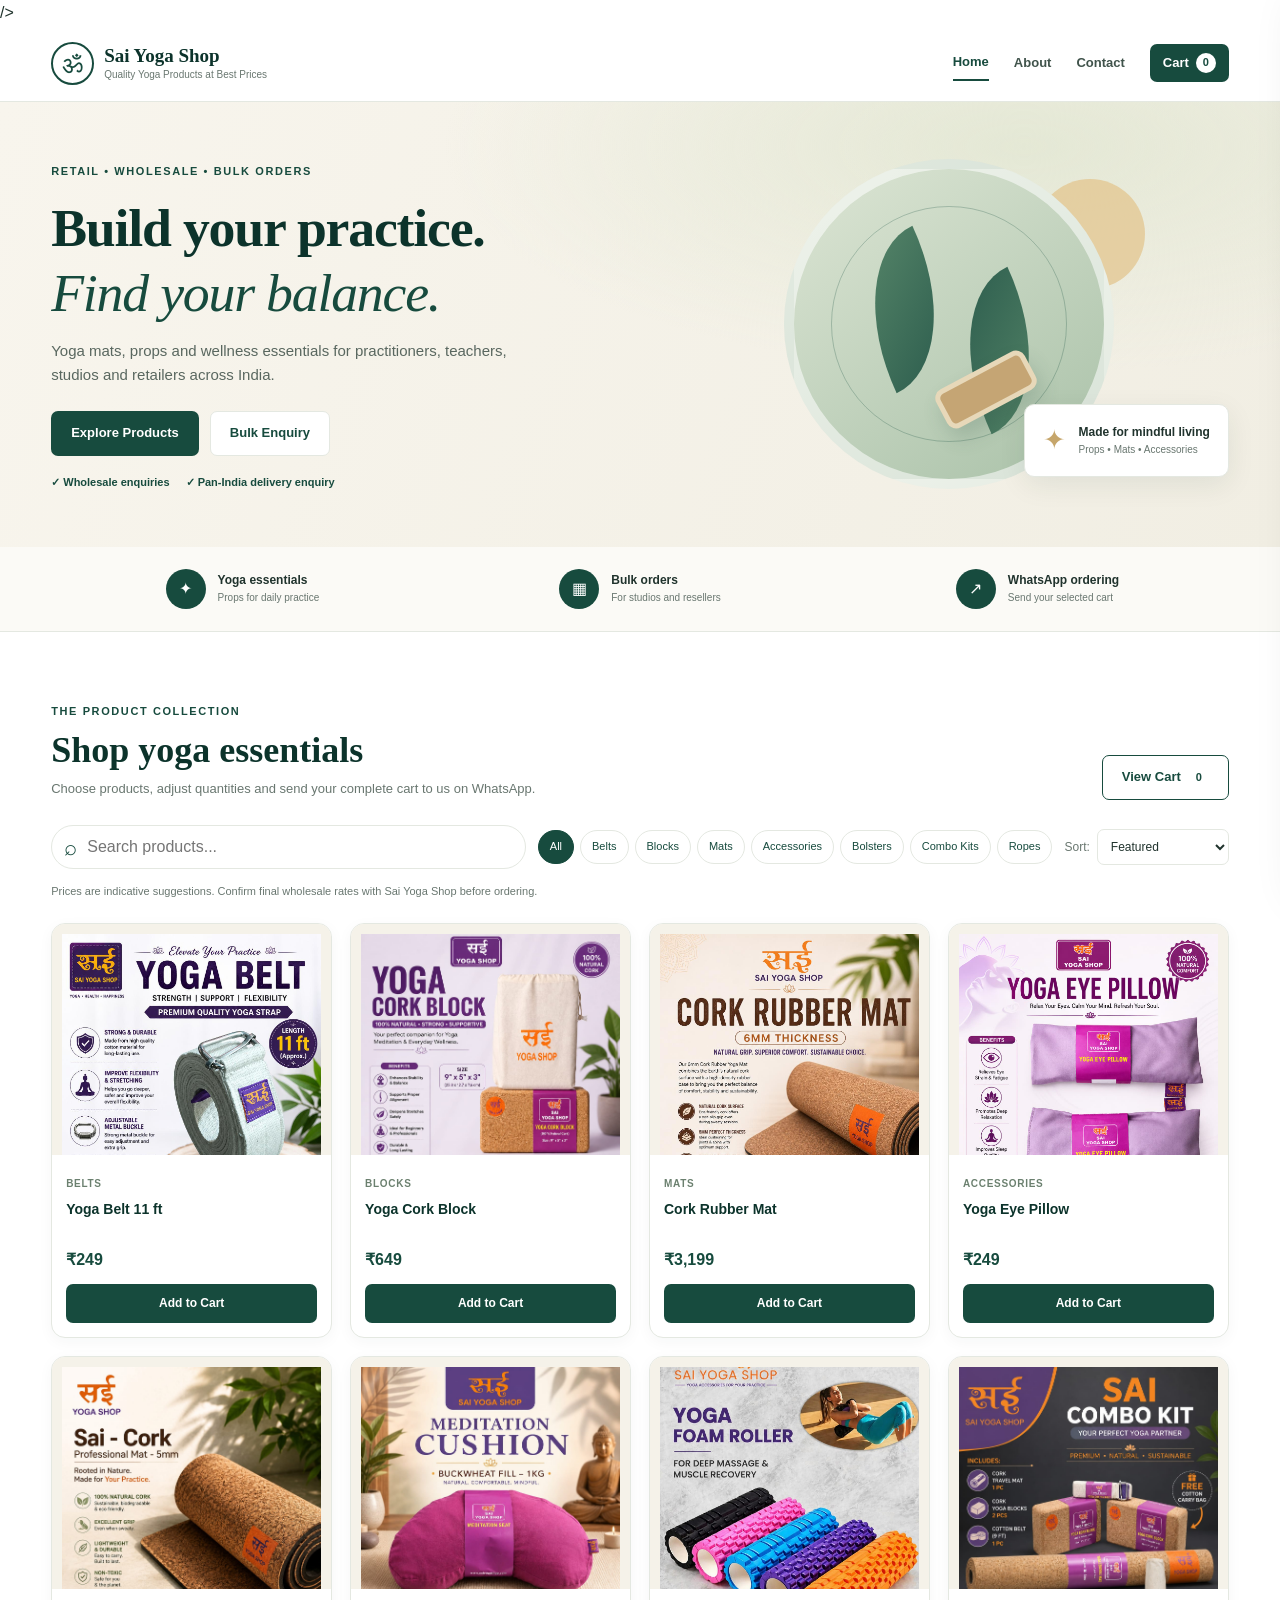
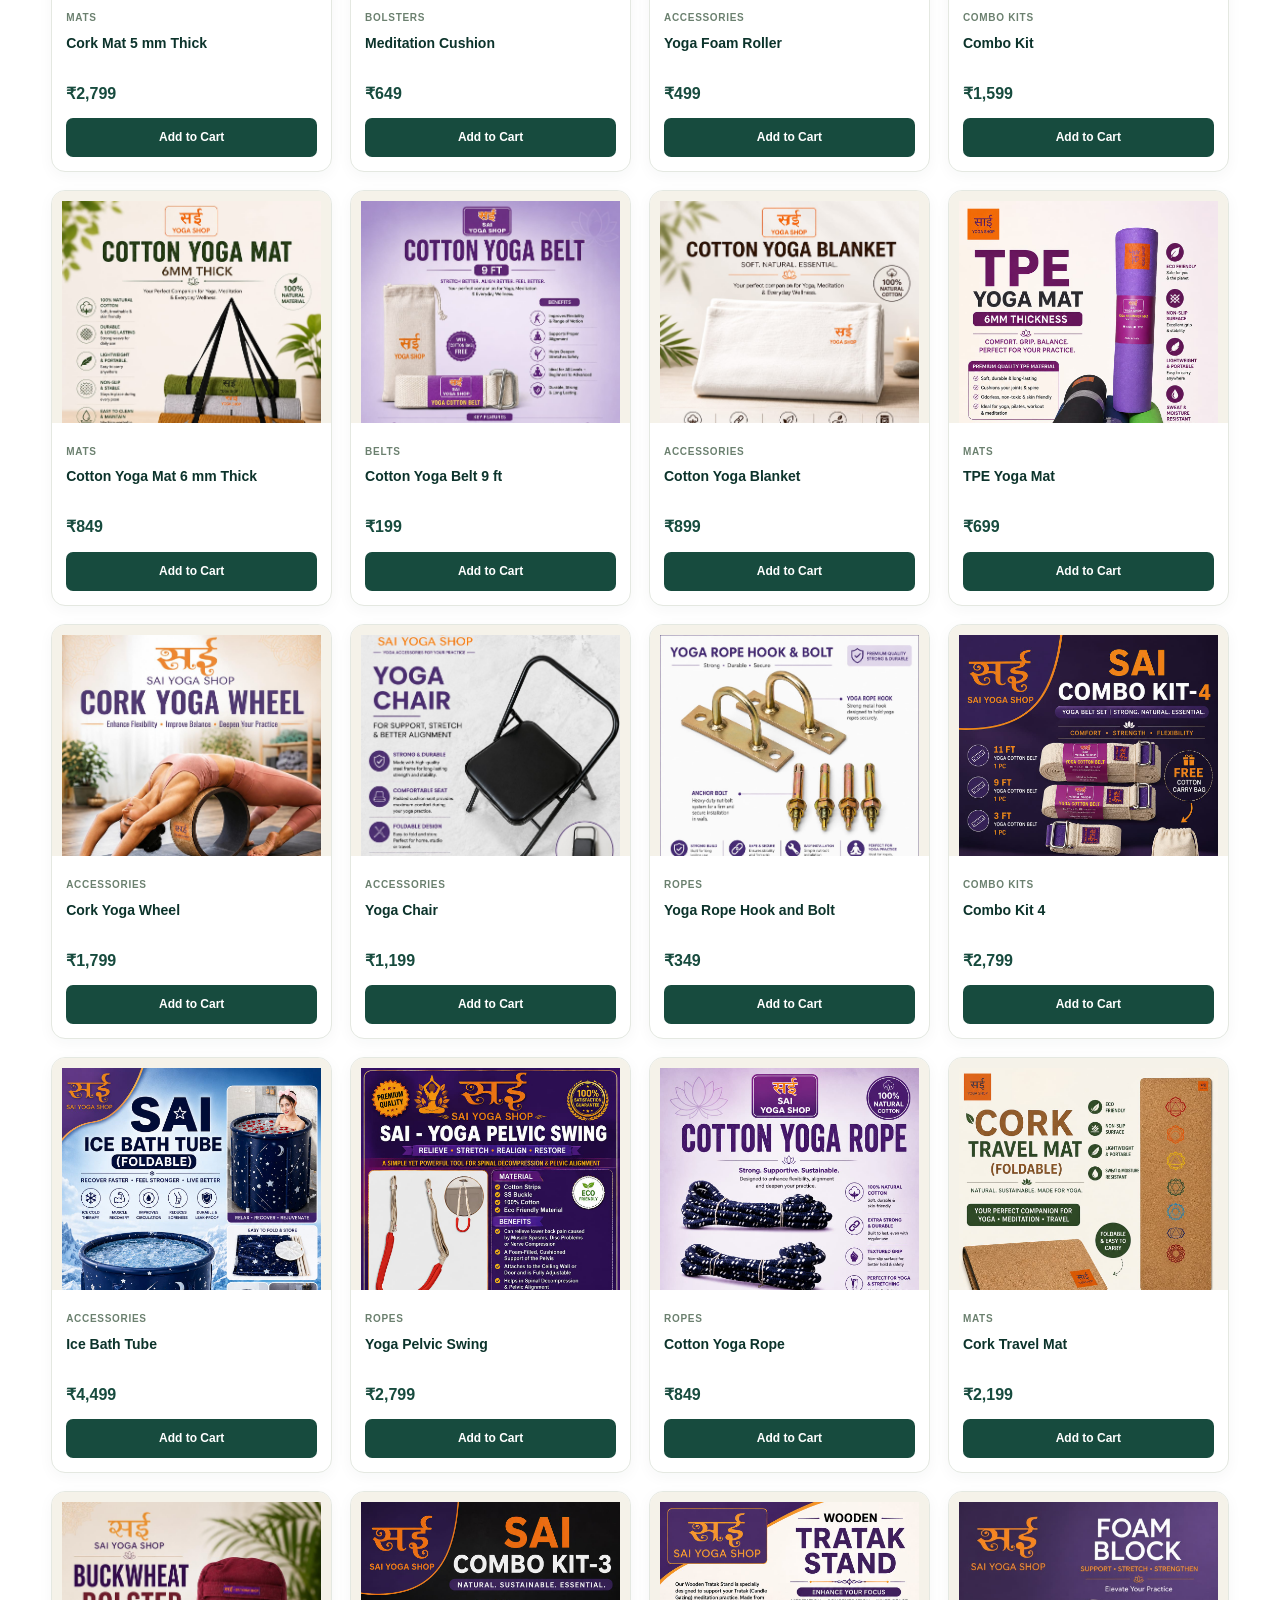
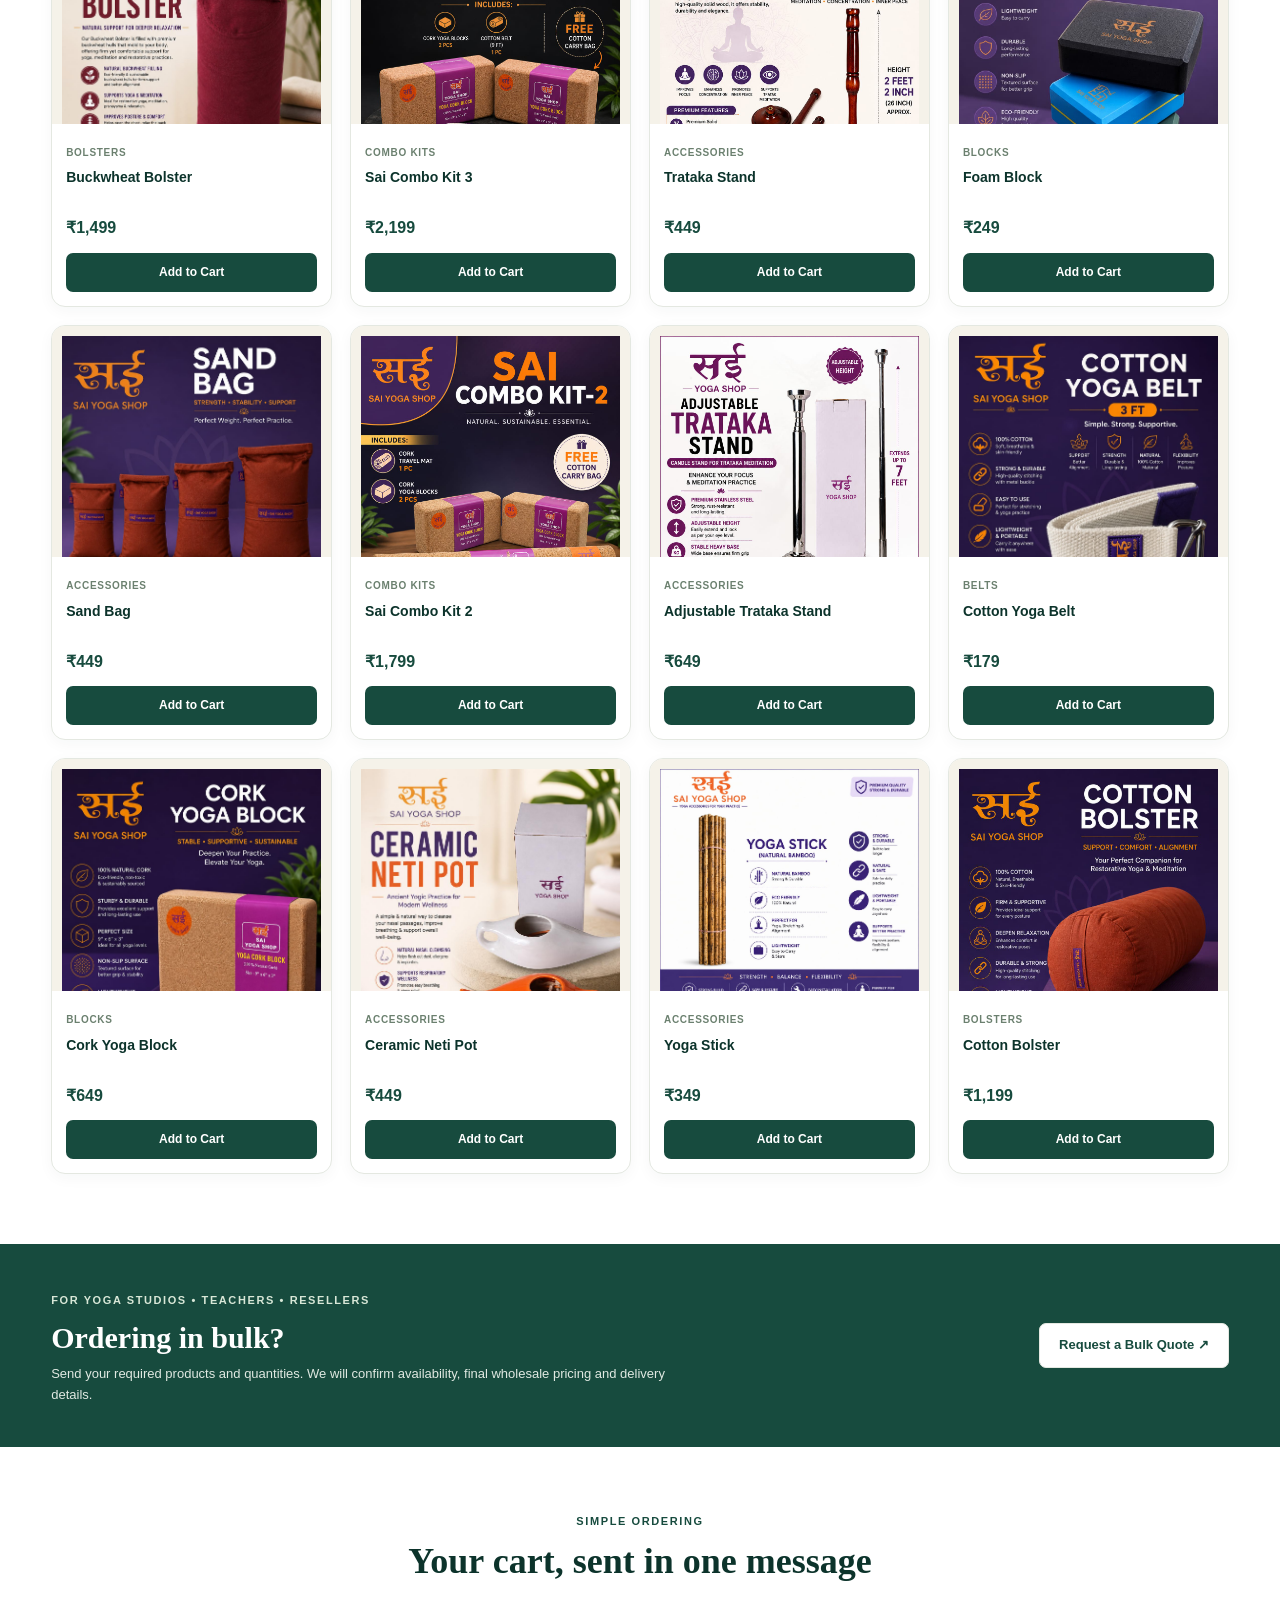
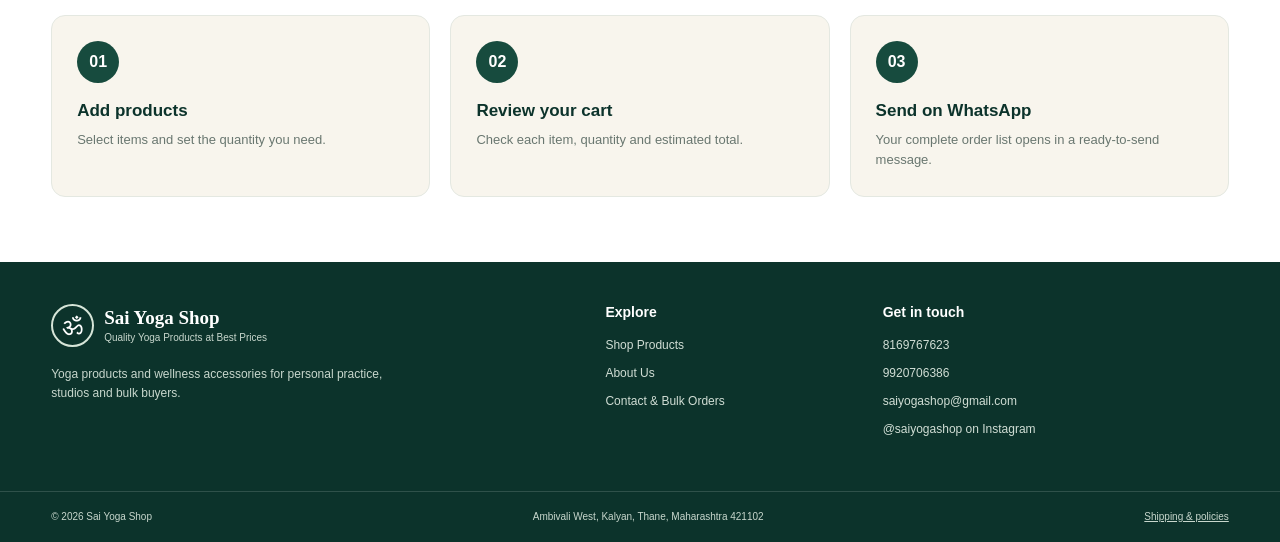
==== commit 2a8cb9c5: "Update Google site verification meta tag" ====
--- a/index.html
+++ b/index.html
@@ -2,7 +2,7 @@
 <!DOCTYPE html>
 <html lang="en">
 <head>
-  <meta name="google-site-verification" content="googledb27ae112cde431b.html" />
+  <meta name="google-site-verification" content="<meta name="google-site-verification" content="GkDNi9QObpPlBnUnGCNZJ4CNU-qrolPEDbFaismxnP0" /> />
   <meta charset="UTF-8">
   <meta name="viewport" content="width=device-width, initial-scale=1.0">
   <meta name="theme-color" content="#174b3e">
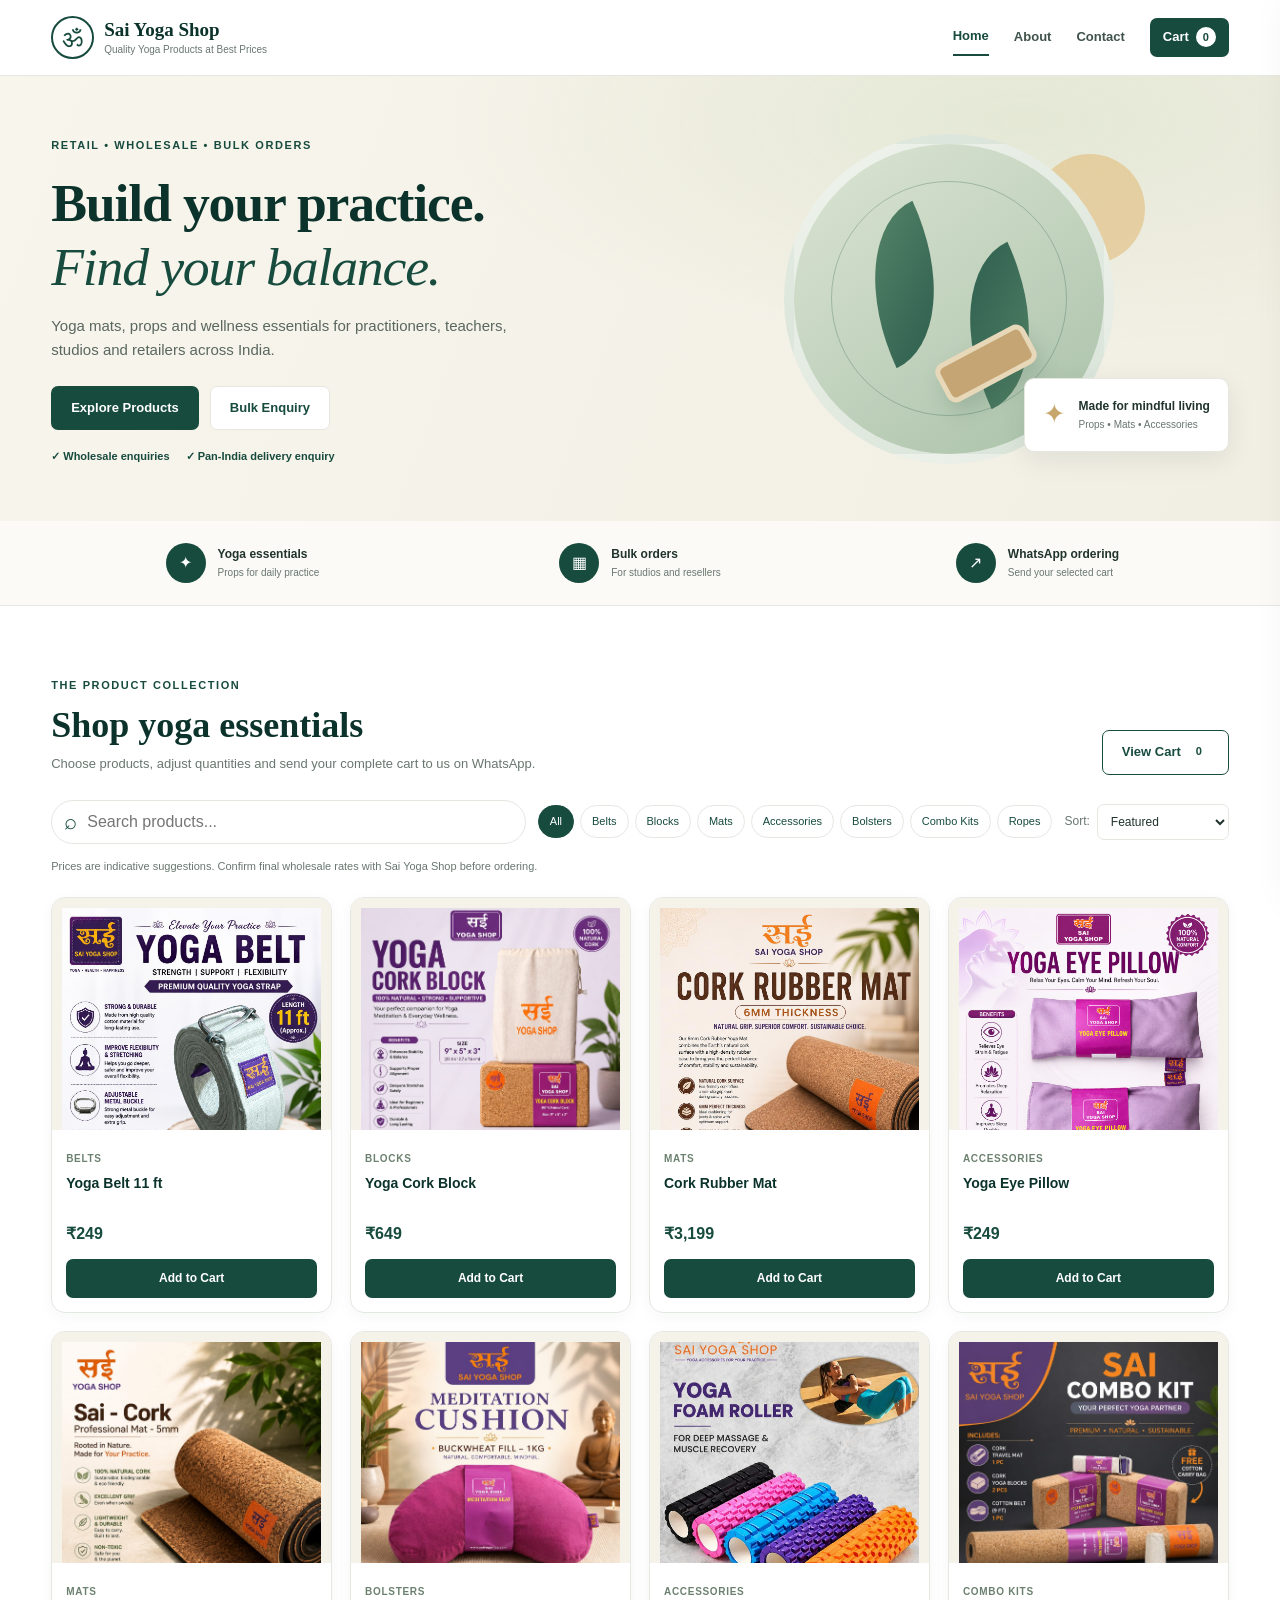
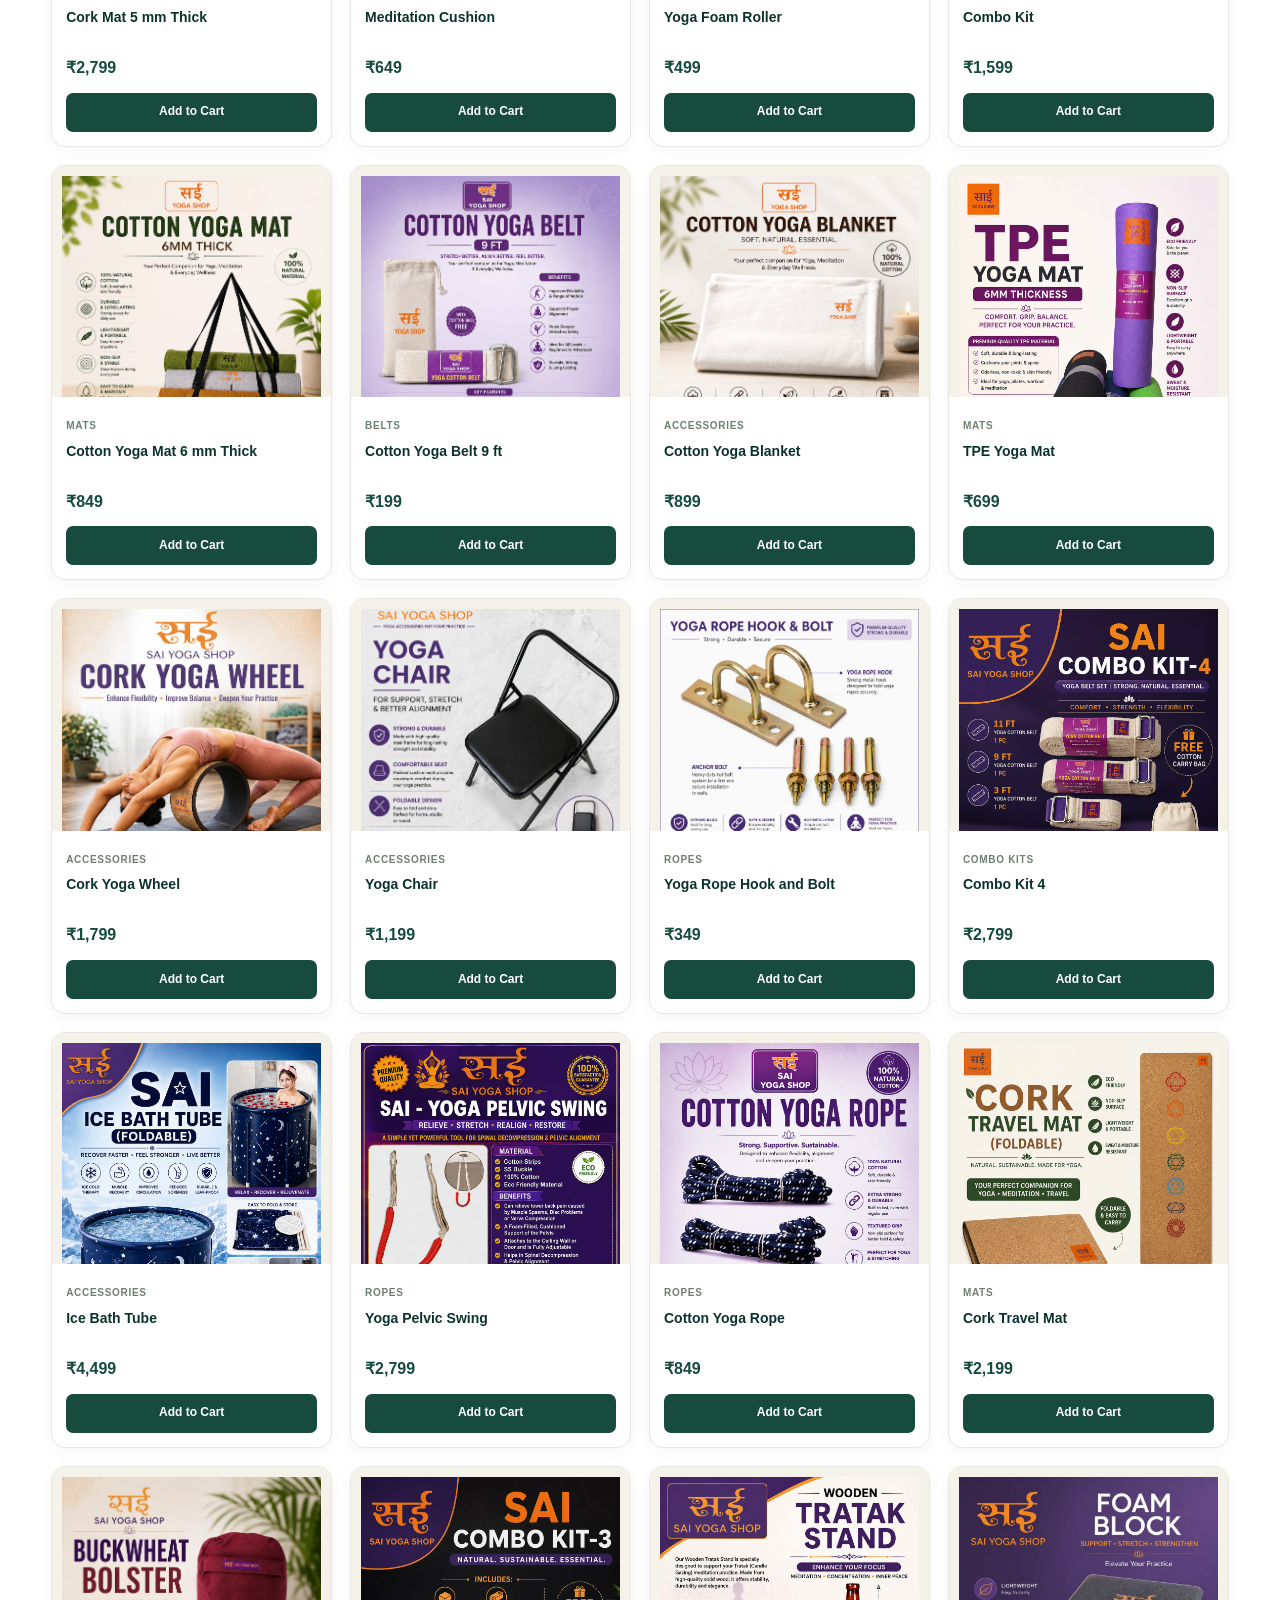
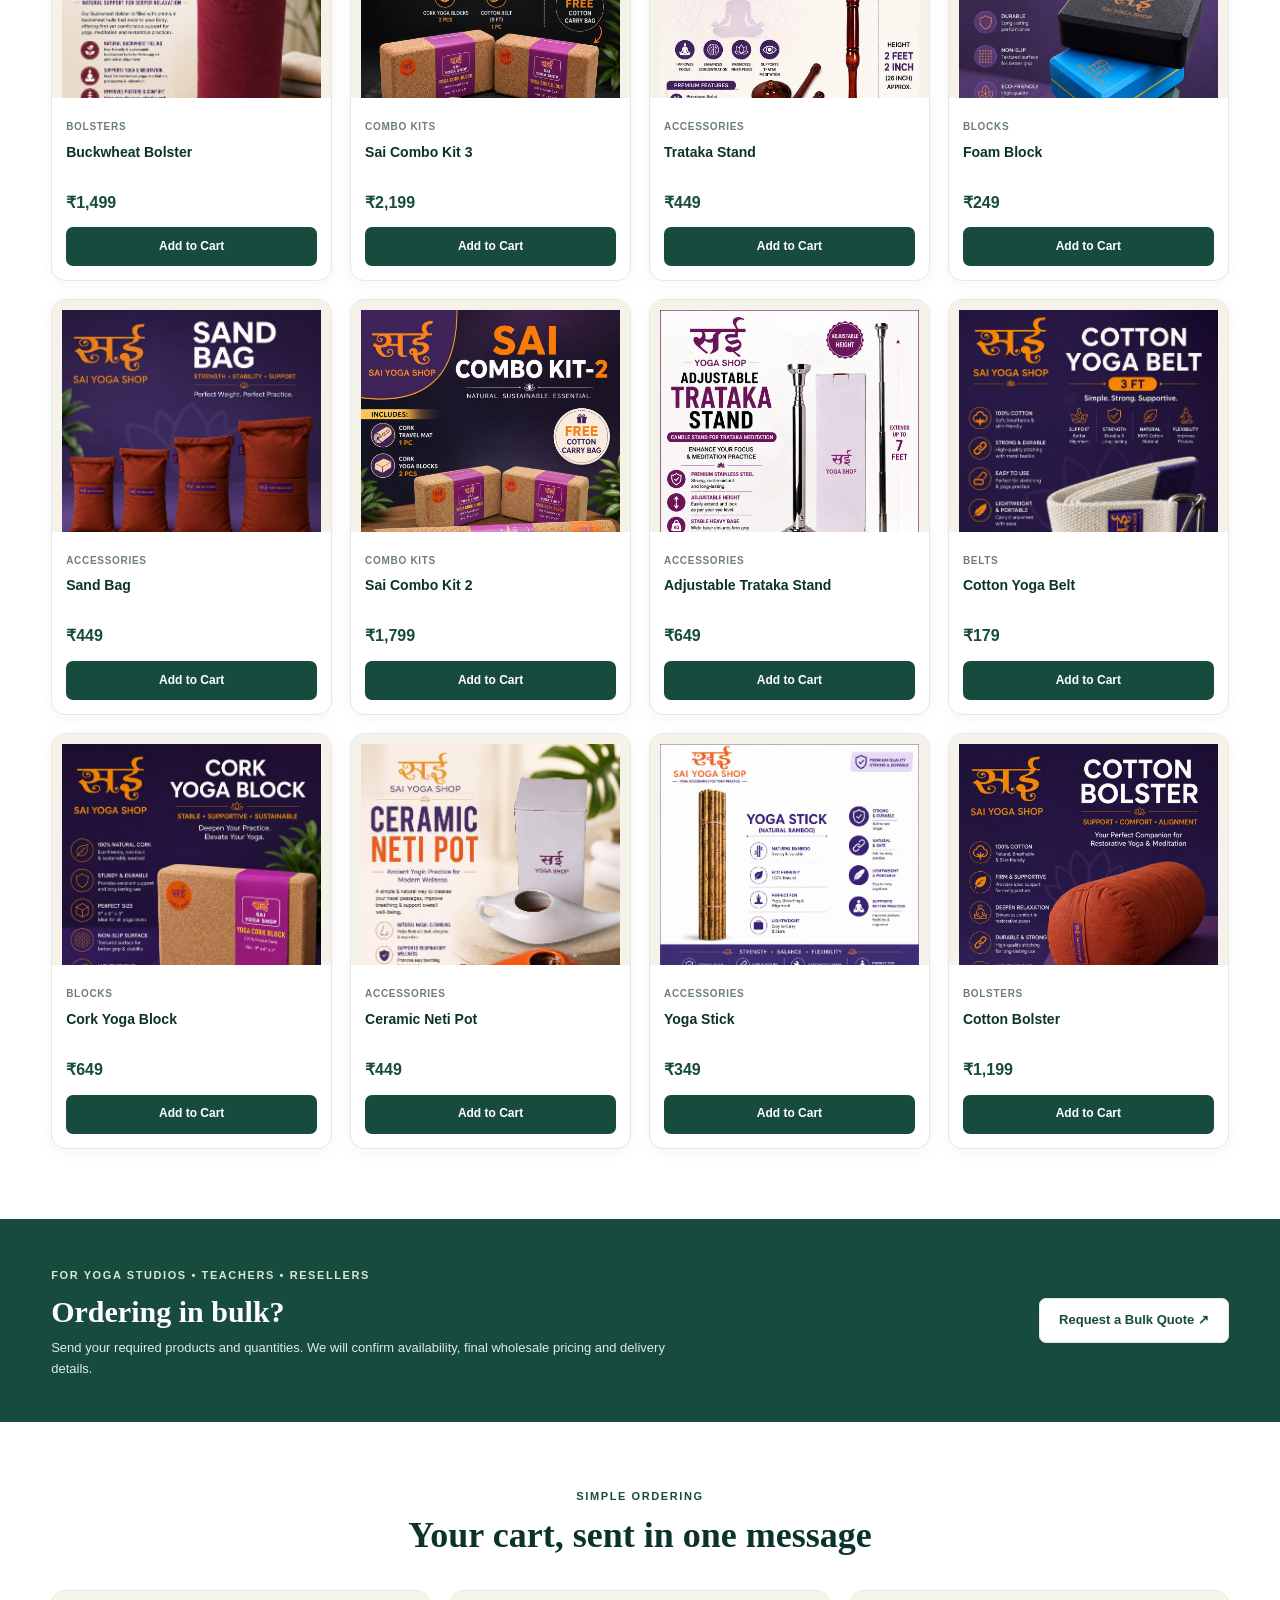
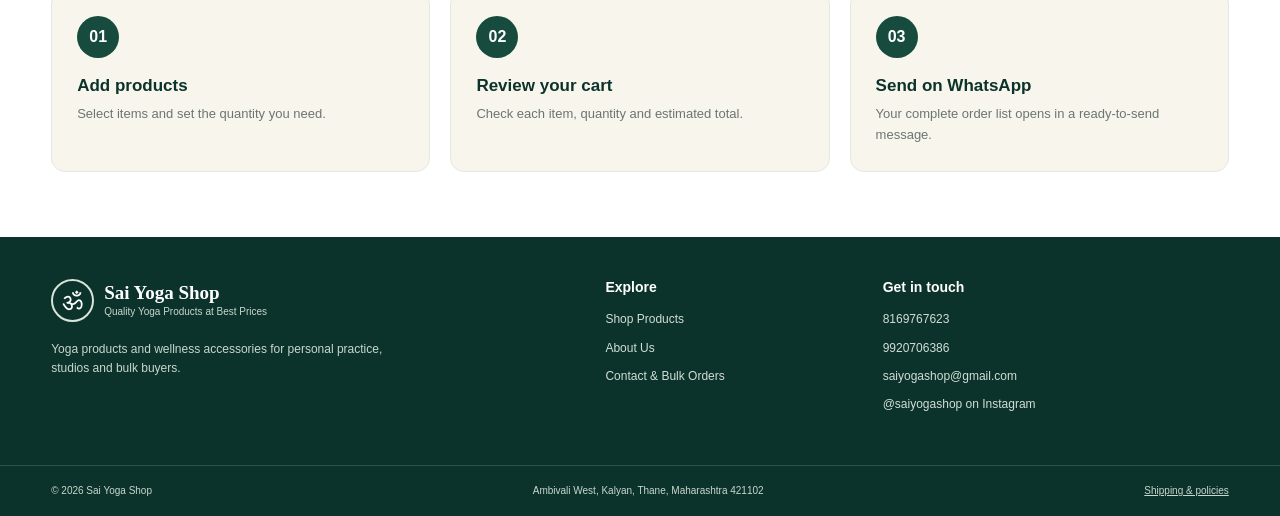
==== commit d4f45157: "Fix google-site-verification meta tag syntax" ====
--- a/index.html
+++ b/index.html
@@ -2,7 +2,7 @@
 <!DOCTYPE html>
 <html lang="en">
 <head>
-  <meta name="google-site-verification" content="<meta name="google-site-verification" content="GkDNi9QObpPlBnUnGCNZJ4CNU-qrolPEDbFaismxnP0" /> />
+  <meta name="google-site-verification" content="GkDNi9QObpPlBnUnGCNZJ4CNU-qrolPEDbFaismxnP0" />
   <meta charset="UTF-8">
   <meta name="viewport" content="width=device-width, initial-scale=1.0">
   <meta name="theme-color" content="#174b3e">
